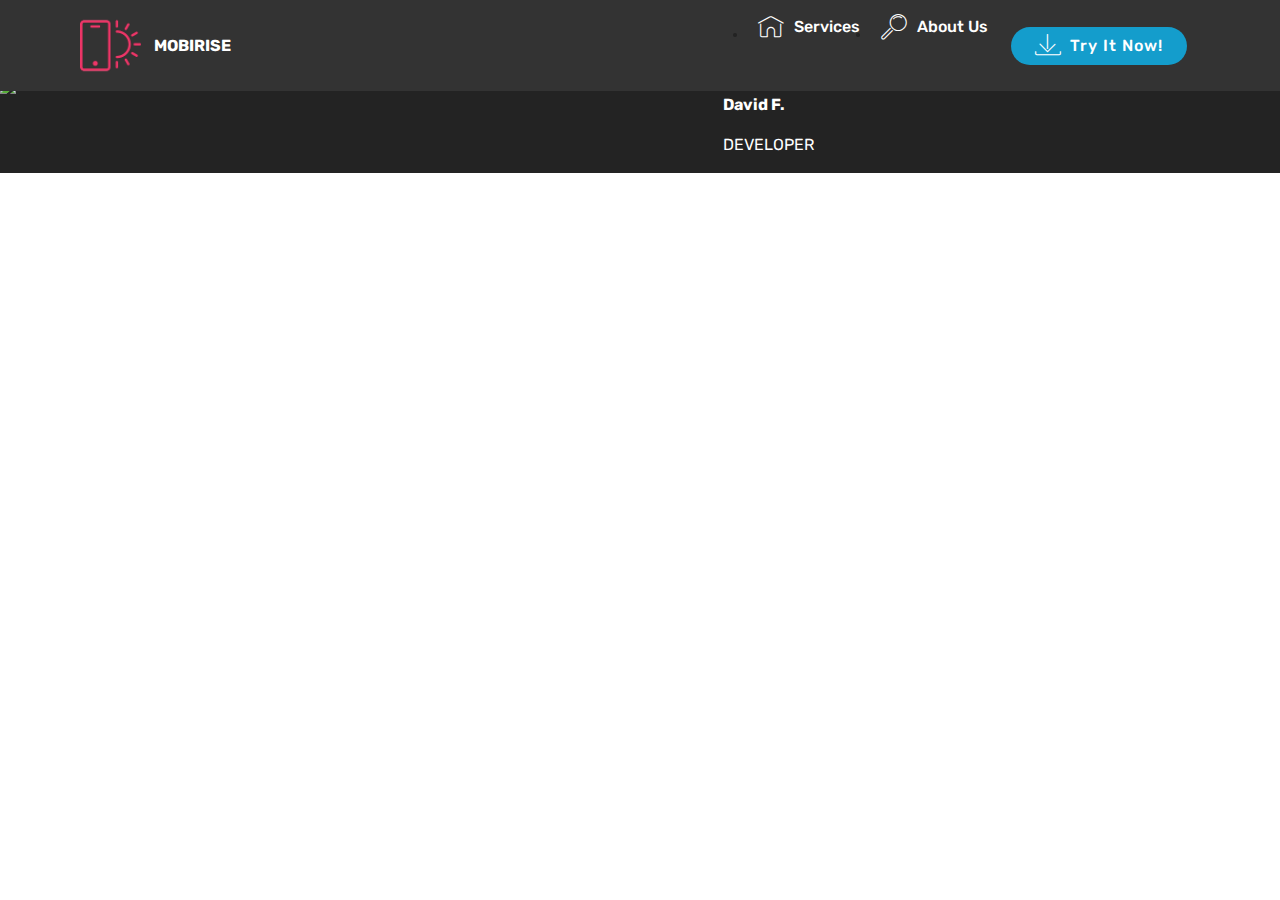
==== page1.html @ 37d7bf54 "create github pages" ====
<!DOCTYPE html>
<html  >
<head>
  <!-- Site made with Mobirise Website Builder v4.12.0, https://mobirise.com -->
  <meta charset="UTF-8">
  <meta http-equiv="X-UA-Compatible" content="IE=edge">
  <meta name="generator" content="Mobirise v4.12.0, mobirise.com">
  <meta name="viewport" content="width=device-width, initial-scale=1, minimum-scale=1">
  <link rel="shortcut icon" href="assets/images/logo2.png" type="image/x-icon">
  <meta name="description" content="Website Maker Description">
  
  <title>Page 1</title>
  <link rel="stylesheet" href="assets/web/assets/mobirise-icons/mobirise-icons.css">
  <link rel="stylesheet" href="assets/bootstrap/css/bootstrap.min.css">
  <link rel="stylesheet" href="assets/bootstrap/css/bootstrap-grid.min.css">
  <link rel="stylesheet" href="assets/bootstrap/css/bootstrap-reboot.min.css">
  <link rel="stylesheet" href="assets/tether/tether.min.css">
  <link rel="stylesheet" href="assets/dropdown/css/style.css">
  <link rel="stylesheet" href="assets/theme/css/style.css">
  <link rel="preload" as="style" href="assets/mobirise/css/mbr-additional.css"><link rel="stylesheet" href="assets/mobirise/css/mbr-additional.css" type="text/css">
  
  
  
</head>
<body>
  <section class="menu cid-qTkzRZLJNu" once="menu" id="menu1-7">

    

    <nav class="navbar navbar-expand beta-menu navbar-dropdown align-items-center navbar-fixed-top navbar-toggleable-sm">
        <button class="navbar-toggler navbar-toggler-right" type="button" data-toggle="collapse" data-target="#navbarSupportedContent" aria-controls="navbarSupportedContent" aria-expanded="false" aria-label="Toggle navigation">
            <div class="hamburger">
                <span></span>
                <span></span>
                <span></span>
                <span></span>
            </div>
        </button>
        <div class="menu-logo">
            <div class="navbar-brand">
                <span class="navbar-logo">
                    <a href="https://mobirise.com">
                         <img src="assets/images/logo2.png" alt="Mobirise" style="height: 3.8rem;">
                    </a>
                </span>
                <span class="navbar-caption-wrap">
                    <a class="navbar-caption text-white display-4" href="https://mobirise.com">
                        MOBIRISE
                    </a>
                </span>
            </div>
        </div>
        <div class="collapse navbar-collapse" id="navbarSupportedContent">
            <ul class="navbar-nav nav-dropdown" data-app-modern-menu="true">
                <li class="nav-item">
                    <a class="nav-link link text-white display-4" href="https://mobirise.com">
                        <span class="mbri-home mbr-iconfont mbr-iconfont-btn"></span>
                        Services
                    </a>
                </li>
                <li class="nav-item">
                    <a class="nav-link link text-white display-4" href="https://mobirise.com">
                        <span class="mbri-search mbr-iconfont mbr-iconfont-btn"></span>
                        About Us
                    </a>
                </li>
            </ul>
            <div class="navbar-buttons mbr-section-btn">
                <a class="btn btn-sm btn-primary display-4" href="https://mobirise.com">
                    <span class="mbri-save mbr-iconfont mbr-iconfont-btn "></span>
                    Try It Now!
                </a>
            </div>
        </div>
    </nav>
</section>

<section class="engine"><a href="https://mobirise.info/r">free bootstrap template</a></section><section class="testimonials2 cid-rRXctPJoUj" id="testimonials2-8">

    

    

    <div class="container">
        <div class="media-container-row">
            <div class="mbr-figure pr-lg-5" style="width: 130%;">
              <img src="assets/images/face1.jpg">
            </div>
            <div class="media-content px-3 align-self-center mbr-white py-2">
                    <p class="mbr-text testimonial-text mbr-fonts-style display-7">
                       Loving the additions to the new version of Mobirise web dev app. It's a great, cleanly designed, user-friendly, not-bloated design program. So easy and a pleasure to use
                    </p>
                    <p class="mbr-author-name pt-4 mb-2 mbr-fonts-style display-7">
                       David F.
                    </p>
                    <p class="mbr-author-desc mbr-fonts-style display-7">
                       DEVELOPER
                    </p>
            </div>
        </div>
    </div>
</section>


  <script src="assets/web/assets/jquery/jquery.min.js"></script>
  <script src="assets/popper/popper.min.js"></script>
  <script src="assets/bootstrap/js/bootstrap.min.js"></script>
  <script src="assets/tether/tether.min.js"></script>
  <script src="assets/smoothscroll/smooth-scroll.js"></script>
  <script src="assets/dropdown/js/nav-dropdown.js"></script>
  <script src="assets/dropdown/js/navbar-dropdown.js"></script>
  <script src="assets/touchswipe/jquery.touch-swipe.min.js"></script>
  <script src="assets/theme/js/script.js"></script>
  
  
</body>
</html>
---- assets/web/assets/mobirise-icons/mobirise-icons.css ----
@font-face {
  font-family: 'MobiriseIcons';
  src:  url('mobirise-icons.eot?spat4u');
  src:  url('mobirise-icons.eot?spat4u#iefix') format('embedded-opentype'),
    url('mobirise-icons.ttf?spat4u') format('truetype'),
    url('mobirise-icons.woff?spat4u') format('woff'),
    url('mobirise-icons.svg?spat4u#MobiriseIcons') format('svg');
  font-weight: normal;
  font-style: normal;
  font-display: swap;
}

[class^="mbri-"], [class*=" mbri-"] {
  /* use !important to prevent issues with browser extensions that change fonts */
  font-family: MobiriseIcons !important;
  speak: none;
  font-style: normal;
  font-weight: normal;
  font-variant: normal;
  text-transform: none;
  line-height: 1;

  /* Better Font Rendering =========== */
  -webkit-font-smoothing: antialiased;
  -moz-osx-font-smoothing: grayscale;
}

.mbri-add-submenu:before {
  content: "\e900";
}
.mbri-alert:before {
  content: "\e901";
}
.mbri-align-center:before {
  content: "\e902";
}
.mbri-align-justify:before {
  content: "\e903";
}
.mbri-align-left:before {
  content: "\e904";
}
.mbri-align-right:before {
  content: "\e905";
}
.mbri-android:before {
  content: "\e906";
}
.mbri-apple:before {
  content: "\e907";
}
.mbri-arrow-down:before {
  content: "\e908";
}
.mbri-arrow-next:before {
  content: "\e909";
}
.mbri-arrow-prev:before {
  content: "\e90a";
}
.mbri-arrow-up:before {
  content: "\e90b";
}
.mbri-bold:before {
  content: "\e90c";
}
.mbri-bookmark:before {
  content: "\e90d";
}
.mbri-bootstrap:before {
  content: "\e90e";
}
.mbri-briefcase:before {
  content: "\e90f";
}
.mbri-browse:before {
  content: "\e910";
}
.mbri-bulleted-list:before {
  content: "\e911";
}
.mbri-calendar:before {
  content: "\e912";
}
.mbri-camera:before {
  content: "\e913";
}
.mbri-cart-add:before {
  content: "\e914";
}
.mbri-cart-full:before {
  content: "\e915";
}
.mbri-cash:before {
  content: "\e916";
}
.mbri-change-style:before {
  content: "\e917";
}
.mbri-chat:before {
  content: "\e918";
}
.mbri-clock:before {
  content: "\e919";
}
.mbri-close:before {
  content: "\e91a";
}
.mbri-cloud:before {
  content: "\e91b";
}
.mbri-code:before {
  content: "\e91c";
}
.mbri-contact-form:before {
  content: "\e91d";
}
.mbri-credit-card:before {
  content: "\e91e";
}
.mbri-cursor-click:before {
  content: "\e91f";
}
.mbri-cust-feedback:before {
  content: "\e920";
}
.mbri-database:before {
  content: "\e921";
}
.mbri-delivery:before {
  content: "\e922";
}
.mbri-desktop:before {
  content: "\e923";
}
.mbri-devices:before {
  content: "\e924";
}
.mbri-down:before {
  content: "\e925";
}
.mbri-download:before {
  content: "\e989";
}
.mbri-drag-n-drop:before {
  content: "\e927";
}
.mbri-drag-n-drop2:before {
  content: "\e928";
}
.mbri-edit:before {
  content: "\e929";
}
.mbri-edit2:before {
  content: "\e92a";
}
.mbri-error:before {
  content: "\e92b";
}
.mbri-extension:before {
  content: "\e92c";
}
.mbri-features:before {
  content: "\e92d";
}
.mbri-file:before {
  content: "\e92e";
}
.mbri-flag:before {
  content: "\e92f";
}
.mbri-folder:before {
  content: "\e930";
}
.mbri-gift:before {
  content: "\e931";
}
.mbri-github:before {
  content: "\e932";
}
.mbri-globe:before {
  content: "\e933";
}
.mbri-globe-2:before {
  content: "\e934";
}
.mbri-growing-chart:before {
  content: "\e935";
}
.mbri-hearth:before {
  content: "\e936";
}
.mbri-help:before {
  content: "\e937";
}
.mbri-home:before {
  content: "\e938";
}
.mbri-hot-cup:before {
  content: "\e939";
}
.mbri-idea:before {
  content: "\e93a";
}
.mbri-image-gallery:before {
  content: "\e93b";
}
.mbri-image-slider:before {
  content: "\e93c";
}
.mbri-info:before {
  content: "\e93d";
}
.mbri-italic:before {
  content: "\e93e";
}
.mbri-key:before {
  content: "\e93f";
}
.mbri-laptop:before {
  content: "\e940";
}
.mbri-layers:before {
  content: "\e941";
}
.mbri-left-right:before {
  content: "\e942";
}
.mbri-left:before {
  content: "\e943";
}
.mbri-letter:before {
  content: "\e944";
}
.mbri-like:before {
  content: "\e945";
}
.mbri-link:before {
  content: "\e946";
}
.mbri-lock:before {
  content: "\e947";
}
.mbri-login:before {
  content: "\e948";
}
.mbri-logout:before {
  content: "\e949";
}
.mbri-magic-stick:before {
  content: "\e94a";
}
.mbri-map-pin:before {
  content: "\e94b";
}
.mbri-menu:before {
  content: "\e94c";
}
.mbri-mobile:before {
  content: "\e94d";
}
.mbri-mobile2:before {
  content: "\e94e";
}
.mbri-mobirise:before {
  content: "\e94f";
}
.mbri-more-horizontal:before {
  content: "\e950";
}
.mbri-more-vertical:before {
  content: "\e951";
}
.mbri-music:before {
  content: "\e952";
}
.mbri-new-file:before {
  content: "\e953";
}
.mbri-numbered-list:before {
  content: "\e954";
}
.mbri-opened-folder:before {
  content: "\e955";
}
.mbri-pages:before {
  content: "\e956";
}
.mbri-paper-plane:before {
  content: "\e957";
}
.mbri-paperclip:before {
  content: "\e958";
}
.mbri-photo:before {
  content: "\e959";
}
.mbri-photos:before {
  content: "\e95a";
}
.mbri-pin:before {
  content: "\e95b";
}
.mbri-play:before {
  content: "\e95c";
}
.mbri-plus:before {
  content: "\e95d";
}
.mbri-preview:before {
  content: "\e95e";
}
.mbri-print:before {
  content: "\e95f";
}
.mbri-protect:before {
  content: "\e960";
}
.mbri-question:before {
  content: "\e961";
}
.mbri-quote-left:before {
  content: "\e962";
}
.mbri-quote-right:before {
  content: "\e963";
}
.mbri-refresh:before {
  content: "\e964";
}
.mbri-responsive:before {
  content: "\e965";
}
.mbri-right:before {
  content: "\e966";
}
.mbri-rocket:before {
  content: "\e967";
}
.mbri-sad-face:before {
  content: "\e968";
}
.mbri-sale:before {
  content: "\e969";
}
.mbri-save:before {
  content: "\e96a";
}
.mbri-search:before {
  content: "\e96b";
}
.mbri-setting:before {
  content: "\e96c";
}
.mbri-setting2:before {
  content: "\e96d";
}
.mbri-setting3:before {
  content: "\e96e";
}
.mbri-share:before {
  content: "\e96f";
}
.mbri-shopping-bag:before {
  content: "\e970";
}
.mbri-shopping-basket:before {
  content: "\e971";
}
.mbri-shopping-cart:before {
  content: "\e972";
}
.mbri-sites:before {
  content: "\e973";
}
.mbri-smile-face:before {
  content: "\e974";
}
.mbri-speed:before {
  content: "\e975";
}
.mbri-star:before {
  content: "\e976";
}
.mbri-success:before {
  content: "\e977";
}
.mbri-sun:before {
  content: "\e978";
}
.mbri-sun2:before {
  content: "\e979";
}
.mbri-tablet:before {
  content: "\e97a";
}
.mbri-tablet-vertical:before {
  content: "\e97b";
}
.mbri-target:before {
  content: "\e97c";
}
.mbri-timer:before {
  content: "\e97d";
}
.mbri-to-ftp:before {
  content: "\e97e";
}
.mbri-to-local-drive:before {
  content: "\e97f";
}
.mbri-touch-swipe:before {
  content: "\e980";
}
.mbri-touch:before {
  content: "\e981";
}
.mbri-trash:before {
  content: "\e982";
}
.mbri-underline:before {
  content: "\e983";
}
.mbri-unlink:before {
  content: "\e984";
}
.mbri-unlock:before {
  content: "\e985";
}
.mbri-up-down:before {
  content: "\e986";
}
.mbri-up:before {
  content: "\e987";
}
.mbri-update:before {
  content: "\e988";
}
.mbri-upload:before {
 content: "\e926"; 
}
.mbri-user:before {
  content: "\e98a";
}
.mbri-user2:before {
  content: "\e98b";
}
.mbri-users:before {
  content: "\e98c";
}
.mbri-video:before {
  content: "\e98d";
}
.mbri-video-play:before {
  content: "\e98e";
}
.mbri-watch:before {
  content: "\e98f";
}
.mbri-website-theme:before {
  content: "\e990";
}
.mbri-wifi:before {
  content: "\e991";
}
.mbri-windows:before {
  content: "\e992";
}
.mbri-zoom-out:before {
  content: "\e993";
}
.mbri-redo:before {
  content: "\e994";
}
.mbri-undo:before {
  content: "\e995";
}
---- assets/dropdown/css/style.css ----
.navbar-dropdown {
  left: 0;
  padding: 0;
  position: absolute;
  right: 0;
  top: 0;
  transition: all 0.45s ease;
  z-index: 1030;
  background: #282828; }
  .navbar-dropdown .navbar-logo {
    margin-right: 0.8rem;
    transition: margin 0.3s ease-in-out;
    vertical-align: middle; }
    .navbar-dropdown .navbar-logo img {
      height: 3.125rem;
      transition: all 0.3s ease-in-out; }
    .navbar-dropdown .navbar-logo.mbr-iconfont {
      font-size: 3.125rem;
      line-height: 3.125rem; }
  .navbar-dropdown .navbar-caption {
    font-weight: 700;
    white-space: normal;
    vertical-align: -4px;
    line-height: 3.125rem !important; }
    .navbar-dropdown .navbar-caption, .navbar-dropdown .navbar-caption:hover {
      color: inherit;
      text-decoration: none; }
  .navbar-dropdown .mbr-iconfont + .navbar-caption {
    vertical-align: -1px; }
  .navbar-dropdown.navbar-fixed-top {
    position: fixed; }
  .navbar-dropdown .navbar-brand span {
    vertical-align: -4px; }
  .navbar-dropdown.bg-color.transparent {
    background: none; }
  .navbar-dropdown.navbar-short .navbar-brand {
    padding: 0.625rem 0; }
    .navbar-dropdown.navbar-short .navbar-brand span {
      vertical-align: -1px; }
  .navbar-dropdown.navbar-short .navbar-caption {
    line-height: 2.375rem !important;
    vertical-align: -2px; }
  .navbar-dropdown.navbar-short .navbar-logo {
    margin-right: 0.5rem; }
    .navbar-dropdown.navbar-short .navbar-logo img {
      height: 2.375rem; }
    .navbar-dropdown.navbar-short .navbar-logo.mbr-iconfont {
      font-size: 2.375rem;
      line-height: 2.375rem; }
  .navbar-dropdown.navbar-short .mbr-table-cell {
    height: 3.625rem; }
  .navbar-dropdown .navbar-close {
    left: 0.6875rem;
    position: fixed;
    top: 0.75rem;
    z-index: 1000; }
  .navbar-dropdown .hamburger-icon {
    content: "";
    display: inline-block;
    vertical-align: middle;
    width: 16px;
    -webkit-box-shadow: 0 -6px 0 1px #282828,0 0 0 1px #282828,0 6px 0 1px #282828;
    -moz-box-shadow: 0 -6px 0 1px #282828,0 0 0 1px #282828,0 6px 0 1px #282828;
    box-shadow: 0 -6px 0 1px #282828,0 0 0 1px #282828,0 6px 0 1px #282828; }

.dropdown-menu .dropdown-toggle[data-toggle="dropdown-submenu"]::after {
  border-bottom: 0.35em solid transparent;
  border-left: 0.35em solid;
  border-right: 0;
  border-top: 0.35em solid transparent;
  margin-left: 0.3rem; }

.dropdown-menu .dropdown-item:focus {
  outline: 0; }

.nav-dropdown {
  font-size: 0.75rem;
  font-weight: 500;
  height: auto !important; }
  .nav-dropdown .nav-btn {
    padding-left: 1rem; }
  .nav-dropdown .link {
    margin: .667em 1.667em;
    font-weight: 500;
    padding: 0;
    transition: color .2s ease-in-out; }
    .nav-dropdown .link.dropdown-toggle {
      margin-right: 2.583em; }
      .nav-dropdown .link.dropdown-toggle::after {
        margin-left: .25rem;
        border-top: 0.35em solid;
        border-right: 0.35em solid transparent;
        border-left: 0.35em solid transparent;
        border-bottom: 0; }
      .nav-dropdown .link.dropdown-toggle[aria-expanded="true"] {
        margin: 0;
        padding: 0.667em 3.263em  0.667em 1.667em; }
  .nav-dropdown .link::after,
  .nav-dropdown .dropdown-item::after {
    color: inherit; }
  .nav-dropdown .btn {
    font-size: 0.75rem;
    font-weight: 700;
    letter-spacing: 0;
    margin-bottom: 0;
    padding-left: 1.25rem;
    padding-right: 1.25rem; }
  .nav-dropdown .dropdown-menu {
    border-radius: 0;
    border: 0;
    left: 0;
    margin: 0;
    padding-bottom: 1.25rem;
    padding-top: 1.25rem;
    position: relative; }
  .nav-dropdown .dropdown-submenu {
    margin-left: 0.125rem;
    top: 0; }
  .nav-dropdown .dropdown-item {
    font-weight: 500;
    line-height: 2;
    padding: 0.3846em 4.615em 0.3846em 1.5385em;
    position: relative;
    transition: color .2s ease-in-out, background-color .2s ease-in-out; }
    .nav-dropdown .dropdown-item::after {
      margin-top: -0.3077em;
      position: absolute;
      right: 1.1538em;
      top: 50%; }
    .nav-dropdown .dropdown-item:focus, .nav-dropdown .dropdown-item:hover {
      background: none; }

@media (max-width: 767px) {
  .nav-dropdown.navbar-toggleable-sm {
    bottom: 0;
    display: none;
    left: 0;
    overflow-x: hidden;
    position: fixed;
    top: 0;
    transform: translateX(-100%);
    -ms-transform: translateX(-100%);
    -webkit-transform: translateX(-100%);
    width: 18.75rem;
    z-index: 999; } }
.nav-dropdown.navbar-toggleable-xl {
  bottom: 0;
  display: none;
  left: 0;
  overflow-x: hidden;
  position: fixed;
  top: 0;
  transform: translateX(-100%);
  -ms-transform: translateX(-100%);
  -webkit-transform: translateX(-100%);
  width: 18.75rem;
  z-index: 999; }

.nav-dropdown-sm {
  display: block !important;
  overflow-x: hidden;
  overflow: auto;
  padding-top: 3.875rem; }
  .nav-dropdown-sm::after {
    content: "";
    display: block;
    height: 3rem;
    width: 100%; }
  .nav-dropdown-sm.collapse.in ~ .navbar-close {
    display: block !important; }
  .nav-dropdown-sm.collapsing, .nav-dropdown-sm.collapse.in {
    transform: translateX(0);
    -ms-transform: translateX(0);
    -webkit-transform: translateX(0);
    transition: all 0.25s ease-out;
    -webkit-transition: all 0.25s ease-out;
    background: #282828; }
  .nav-dropdown-sm.collapsing[aria-expanded="false"] {
    transform: translateX(-100%);
    -ms-transform: translateX(-100%);
    -webkit-transform: translateX(-100%); }
  .nav-dropdown-sm .nav-item {
    display: block;
    margin-left: 0 !important;
    padding-left: 0; }
  .nav-dropdown-sm .link,
  .nav-dropdown-sm .dropdown-item {
    border-top: 1px dotted rgba(255, 255, 255, 0.1);
    font-size: 0.8125rem;
    line-height: 1.6;
    margin: 0 !important;
    padding: 0.875rem 2.4rem 0.875rem 1.5625rem !important;
    position: relative;
    white-space: normal; }
    .nav-dropdown-sm .link:focus, .nav-dropdown-sm .link:hover,
    .nav-dropdown-sm .dropdown-item:focus,
    .nav-dropdown-sm .dropdown-item:hover {
      background: rgba(0, 0, 0, 0.2) !important;
      color: #c0a375; }
  .nav-dropdown-sm .nav-btn {
    position: relative;
    padding: 1.5625rem 1.5625rem 0 1.5625rem; }
    .nav-dropdown-sm .nav-btn::before {
      border-top: 1px dotted rgba(255, 255, 255, 0.1);
      content: "";
      left: 0;
      position: absolute;
      top: 0;
      width: 100%; }
    .nav-dropdown-sm .nav-btn + .nav-btn {
      padding-top: 0.625rem; }
      .nav-dropdown-sm .nav-btn + .nav-btn::before {
        display: none; }
  .nav-dropdown-sm .btn {
    padding: 0.625rem 0; }
  .nav-dropdown-sm .dropdown-toggle[data-toggle="dropdown-submenu"]::after {
    margin-left: .25rem;
    border-top: 0.35em solid;
    border-right: 0.35em solid transparent;
    border-left: 0.35em solid transparent;
    border-bottom: 0; }
  .nav-dropdown-sm .dropdown-toggle[data-toggle="dropdown-submenu"][aria-expanded="true"]::after {
    border-top: 0;
    border-right: 0.35em solid transparent;
    border-left: 0.35em solid transparent;
    border-bottom: 0.35em solid; }
  .nav-dropdown-sm .dropdown-menu {
    margin: 0;
    padding: 0;
    position: relative;
    top: 0;
    left: 0;
    width: 100%;
    border: 0;
    float: none;
    border-radius: 0;
    background: none; }
  .nav-dropdown-sm .dropdown-submenu {
    left: 100%;
    margin-left: 0.125rem;
    margin-top: -1.25rem;
    top: 0; }

.navbar-toggleable-sm .nav-dropdown .dropdown-menu {
  position: absolute; }

.navbar-toggleable-sm .nav-dropdown .dropdown-submenu {
  left: 100%;
  margin-left: 0.125rem;
  margin-top: -1.25rem;
  top: 0; }

.navbar-toggleable-sm.opened .nav-dropdown .dropdown-menu {
  position: relative; }

.navbar-toggleable-sm.opened .nav-dropdown .dropdown-submenu {
  left: 0;
  margin-left: 00rem;
  margin-top: 0rem;
  top: 0; }

.is-builder .nav-dropdown.collapsing {
  transition: none !important; }

/*# sourceMappingURL=style.css.map */
---- assets/theme/css/style.css ----
/*!
 * Mobirise v4 theme (https://mobirise.com/)
 * Copyright 2017 Mobirise
 */
section {
  background-color: #eeeeee; }

body {
  font-style: normal;
  line-height: 1.5; }

section,
.container,
.container-fluid {
  position: relative;
  word-wrap: break-word; }

a.mbr-iconfont:hover {
  text-decoration: none; }

.article .lead p,
.article .lead ul,
.article .lead ol,
.article .lead pre,
.article .lead blockquote {
  margin-bottom: 0; }

ul,
ol,
pre,
blockquote {
  margin-bottom: 2.3125rem; }

pre {
  background: #f4f4f4;
  padding: 10px 24px;
  white-space: pre-wrap; }

.inactive {
  -webkit-user-select: none;
  -moz-user-select: none;
  -ms-user-select: none;
  user-select: none;
  pointer-events: none;
  -webkit-user-drag: none;
  user-drag: none; }

.mbr-section__comments .row {
  justify-content: center;
  -webkit-justify-content: center; }

a {
  font-style: normal;
  font-weight: 400;
  cursor: pointer; }
  a, a:hover {
    text-decoration: none; }

figure {
  margin-bottom: 0; }

body {
  color: #232323; }

h1,
h2,
h3,
h4,
h5,
h6,
.h1,
.h2,
.h3,
.h4,
.h5,
.h6,
.display-1,
.display-2,
.display-3,
.display-4 {
  line-height: 1;
  word-break: break-word;
  word-wrap: break-word; }

.mbr-section-title {
  font-style: normal;
  line-height: 1.2; }

.mbr-section-subtitle {
  line-height: 1.3; }

.mbr-text {
  font-style: normal;
  line-height: 1.6; }

b,
strong {
  font-weight: bold; }

blockquote {
  padding: 10px 0 10px 20px;
  position: relative;
  border-left: 2px solid;
  border-color: #ff3366; }

input:-webkit-autofill, input:-webkit-autofill:hover, input:-webkit-autofill:focus, input:-webkit-autofill:active {
  transition-delay: 9999s;
  transition-property: background-color, color; }

textarea[type='hidden'] {
  display: none; }

body {
  position: relative; }

section {
  background-position: 50% 50%;
  background-repeat: no-repeat;
  background-size: cover; }
  section .mbr-background-video,
  section .mbr-background-video-preview {
    position: absolute;
    bottom: 0;
    left: 0;
    right: 0;
    top: 0; }

.hidden {
  visibility: hidden; }

.mbr-z-index20 {
  z-index: 20; }

/*! Base colors */
.mbr-white {
  color: #ffffff; }

.mbr-black {
  color: #000000; }

.mbr-bg-white {
  background-color: #ffffff; }

.mbr-bg-black {
  background-color: #000000; }

/*! Text-aligns */
.align-left {
  text-align: left; }

.align-center {
  text-align: center; }

.align-right {
  text-align: right; }

@media (max-width: 767px) {
  .align-left,
  .align-center,
  .align-right,
  .mbr-section-btn,
  .mbr-section-title {
    text-align: center; } }
/*! Font-weight  */
.mbr-light {
  font-weight: 300; }

.mbr-regular {
  font-weight: 400; }

.mbr-semibold {
  font-weight: 500; }

.mbr-bold {
  font-weight: 700; }

/*! Media  */
.media-size-item {
  -webkit-flex: 1 1 auto;
  -moz-flex: 1 1 auto;
  -ms-flex: 1 1 auto;
  -o-flex: 1 1 auto;
  flex: 1 1 auto; }

.media-content {
  -webkit-flex-basis: 100%;
  flex-basis: 100%; }

.media-container-row {
  display: -ms-flexbox;
  display: -webkit-flex;
  display: flex;
  -webkit-flex-direction: row;
  -ms-flex-direction: row;
  flex-direction: row;
  -webkit-flex-wrap: wrap;
  -ms-flex-wrap: wrap;
  flex-wrap: wrap;
  -webkit-justify-content: center;
  -ms-flex-pack: center;
  justify-content: center;
  -webkit-align-content: center;
  -ms-flex-line-pack: center;
  align-content: center;
  -webkit-align-items: start;
  -ms-flex-align: start;
  align-items: start; }
  .media-container-row .media-size-item {
    width: 400px; }

.media-container-column {
  display: -ms-flexbox;
  display: -webkit-flex;
  display: flex;
  -webkit-flex-direction: column;
  -ms-flex-direction: column;
  flex-direction: column;
  -webkit-flex-wrap: wrap;
  -ms-flex-wrap: wrap;
  flex-wrap: wrap;
  -webkit-justify-content: center;
  -ms-flex-pack: center;
  justify-content: center;
  -webkit-align-content: center;
  -ms-flex-line-pack: center;
  align-content: center;
  -webkit-align-items: stretch;
  -ms-flex-align: stretch;
  align-items: stretch; }
  .media-container-column > * {
    width: 100%; }

@media (min-width: 992px) {
  .media-container-row {
    -webkit-flex-wrap: nowrap;
    -ms-flex-wrap: nowrap;
    flex-wrap: nowrap; } }
figure {
  overflow: hidden; }

figure[mbr-media-size] {
  transition: width 0.1s; }

.mbr-figure img,
.mbr-figure iframe {
  display: block;
  width: 100%; }

.card {
  background-color: transparent;
  border: none; }

.card-box {
  width: 100%; }

.card-img {
  text-align: center;
  flex-shrink: 0;
  -webkit-flex-shrink: 0; }

.media {
  max-width: 100%;
  margin: 0 auto; }

.mbr-figure {
  -ms-flex-item-align: center;
  -ms-grid-row-align: center;
  -webkit-align-self: center;
  align-self: center; }

.media-container > div {
  max-width: 100%; }

.mbr-figure img,
.card-img img {
  width: 100%; }

@media (max-width: 991px) {
  .media-size-item {
    width: auto !important; }

  .media {
    width: auto; }

  .mbr-figure {
    width: 100% !important; } }
/*! Buttons */
.btn {
  font-weight: 500;
  border-width: 2px;
  font-style: normal;
  letter-spacing: 1px;
  margin: .4rem .8rem;
  white-space: normal;
  -webkit-transition: all .3s ease-in-out;
  -moz-transition: all .3s ease-in-out;
  transition: all .3s ease-in-out;
  display: inline-flex;
  align-items: center;
  justify-content: center;
  word-break: break-word;
  -webkit-align-items: center;
  -webkit-justify-content: center;
  display: -webkit-inline-flex; }

.btn-sm {
  font-weight: 500;
  letter-spacing: 1px;
  -webkit-transition: all .3s ease-in-out;
  -moz-transition: all .3s ease-in-out;
  transition: all .3s ease-in-out; }

.btn-md {
  font-weight: 500;
  letter-spacing: 1px;
  margin: .4rem .8rem !important;
  -webkit-transition: all .3s ease-in-out;
  -moz-transition: all .3s ease-in-out;
  transition: all .3s ease-in-out; }

.btn-lg {
  font-weight: 500;
  letter-spacing: 1px;
  margin: .4rem .8rem !important;
  -webkit-transition: all .3s ease-in-out;
  -moz-transition: all .3s ease-in-out;
  transition: all .3s ease-in-out; }

.mbr-section-btn {
  margin-left: -0.25rem;
  margin-right: -0.25rem;
  font-size: 0; }

nav .mbr-section-btn {
  margin-left: 0rem;
  margin-right: 0rem; }

.btn-form {
  border-radius: 0; }
  .btn-form:hover {
    cursor: pointer; }

/*! Btn icon margin */
.btn .mbr-iconfont,
.btn.btn-sm .mbr-iconfont {
  cursor: pointer;
  margin-right: 0.5rem; }

.btn.btn-md .mbr-iconfont,
.btn.btn-md .mbr-iconfont {
  margin-right: 0.8rem; }

.mbr-regular {
  font-weight: 400; }

.mbr-semibold {
  font-weight: 500; }

.mbr-bold {
  font-weight: 700; }

[type='submit'] {
  -webkit-appearance: none; }

/*! Full-screen */
.mbr-fullscreen .mbr-overlay {
  min-height: 100vh; }

.mbr-fullscreen {
  display: flex;
  display: -webkit-flex;
  display: -moz-flex;
  display: -ms-flex;
  display: -o-flex;
  align-items: center;
  -webkit-align-items: center;
  min-height: 100vh;
  padding-top: 3rem;
  padding-bottom: 3rem; }

/*! Map */
.map {
  height: 25rem;
  position: relative; }
  .map iframe {
    width: 100%;
    height: 100%; }

.mbr-overlay {
  background-color: #000;
  bottom: 0;
  left: 0;
  opacity: .5;
  position: absolute;
  right: 0;
  top: 0;
  z-index: 0;
  pointer-events: none; }

/* Form */
blockquote {
  font-style: italic;
  padding: 10px 0 10px 20px;
  font-size: 1.09rem;
  position: relative;
  border-width: 3px; }

.form-control {
  background-color: #f5f5f5;
  box-shadow: none;
  color: #565656;
  line-height: 1.43;
  min-height: 3.5em;
  padding: 1.07em .5em; }
  .form-control, .form-control:focus {
    border: 1px solid #e8e8e8; }
  .form-active .form-control:invalid {
    border-color: red; }

.form-control-label {
  position: relative;
  cursor: pointer;
  margin-bottom: .357em;
  padding: 0; }

.alert {
  color: #ffffff;
  border-radius: 0;
  border: 0;
  font-size: .875rem;
  line-height: 1.5;
  margin-bottom: 1.875rem;
  padding: 1.25rem;
  position: relative; }
  .alert.alert-form::after {
    background-color: inherit;
    bottom: -7px;
    content: "";
    display: block;
    height: 14px;
    left: 50%;
    margin-left: -7px;
    position: absolute;
    transform: rotate(45deg);
    width: 14px;
    -webkit-transform: rotate(45deg); }

.form-asterisk {
  font-family: initial;
  position: absolute;
  top: -2px;
  font-weight: normal; }

/*! Scroll to top arrow */
#scrollToTop a i:before {
  content: '';
  position: absolute;
  height: 40%;
  top: 25%;
  background: #fff;
  width: 2px;
  left: calc(50% - 1px); }
#scrollToTop a i:after {
  content: '';
  position: absolute;
  display: block;
  border-top: 2px solid #fff;
  border-right: 2px solid #fff;
  width: 40%;
  height: 40%;
  left: 30%;
  bottom: 30%;
  transform: rotate(135deg);
  -webkit-transform: rotate(135deg); }

.mbr-arrow-up {
  bottom: 25px;
  right: 90px;
  position: fixed;
  text-align: right;
  z-index: 5000;
  color: #ffffff;
  font-size: 32px;
  transform: rotate(180deg);
  -webkit-transform: rotate(180deg); }

.mbr-arrow-up a {
  background: rgba(0, 0, 0, 0.2);
  border-radius: 3px;
  color: #fff;
  display: inline-block;
  height: 60px;
  width: 60px;
  outline-style: none !important;
  position: relative;
  text-decoration: none;
  transition: all 0.3s ease-in-out;
  cursor: pointer;
  text-align: center; }
  .mbr-arrow-up a:hover {
    background-color: rgba(0, 0, 0, 0.4); }
  .mbr-arrow-up a i {
    line-height: 60px; }

.mbr-arrow-up-icon {
  display: block;
  color: #fff; }

.mbr-arrow-up-icon::before {
  content: '\203a';
  display: inline-block;
  font-family: serif;
  font-size: 32px;
  line-height: 1;
  font-style: normal;
  position: relative;
  top: 6px;
  left: -4px;
  -webkit-transform: rotate(-90deg);
  transform: rotate(-90deg); }

/*! Arrow Down */
.mbr-arrow {
  position: absolute;
  bottom: 45px;
  left: 50%;
  width: 60px;
  height: 60px;
  cursor: pointer;
  background-color: rgba(80, 80, 80, 0.5);
  border-radius: 50%;
  -webkit-transform: translateX(-50%);
  transform: translateX(-50%); }
  .mbr-arrow > a {
    display: inline-block;
    text-decoration: none;
    outline-style: none;
    -webkit-animation: arrowdown 1.7s ease-in-out infinite;
    animation: arrowdown 1.7s ease-in-out infinite; }
    .mbr-arrow > a > i {
      position: absolute;
      top: -2px;
      left: 15px;
      font-size: 2rem; }

@keyframes arrowdown {
  0% {
    transform: translateY(0px);
    -webkit-transform: translateY(0px); }
  50% {
    transform: translateY(-5px);
    -webkit-transform: translateY(-5px); }
  100% {
    transform: translateY(0px);
    -webkit-transform: translateY(0px); } }
@-webkit-keyframes arrowdown {
  0% {
    transform: translateY(0px);
    -webkit-transform: translateY(0px); }
  50% {
    transform: translateY(-5px);
    -webkit-transform: translateY(-5px); }
  100% {
    transform: translateY(0px);
    -webkit-transform: translateY(0px); } }
@media (max-width: 500px) {
  .mbr-arrow-up {
    left: 50%;
    right: auto;
    transform: translateX(-50%) rotate(180deg);
    -webkit-transform: translateX(-50%) rotate(180deg); } }
/*Gradients animation*/
@keyframes gradient-animation {
  from {
    background-position: 0% 100%;
    animation-timing-function: ease-in-out; }
  to {
    background-position: 100% 0%;
    animation-timing-function: ease-in-out; } }
@-webkit-keyframes gradient-animation {
  from {
    background-position: 0% 100%;
    animation-timing-function: ease-in-out; }
  to {
    background-position: 100% 0%;
    animation-timing-function: ease-in-out; } }
.bg-gradient {
  background-size: 200% 200%;
  animation: gradient-animation 5s infinite alternate;
  -webkit-animation: gradient-animation 5s infinite alternate; }

.menu .navbar-brand {
  display: -webkit-flex; }
  .menu .navbar-brand span {
    display: flex;
    display: -webkit-flex; }
  .menu .navbar-brand .navbar-caption-wrap {
    display: -webkit-flex; }
  .menu .navbar-brand .navbar-logo img {
    display: -webkit-flex; }
@media (min-width: 768px) and (max-width: 1023px) {
  .menu .navbar-toggleable-sm .navbar-nav {
    display: -webkit-box;
    display: -webkit-flex;
    display: -ms-flexbox; } }
@media (max-width: 1023px) {
  .menu .navbar-collapse {
    max-height: 93.5vh; }
    .menu .navbar-collapse.show {
      overflow: auto; } }
@media (min-width: 1024px) {
  .menu .navbar-nav.nav-dropdown {
    display: -webkit-flex; }
  .menu .navbar-toggleable-sm .navbar-collapse {
    display: -webkit-flex !important; }
  .menu .collapsed .navbar-collapse {
    max-height: 93.5vh; }
    .menu .collapsed .navbar-collapse.show {
      overflow: auto; } }
@media (max-width: 767px) {
  .menu .navbar-collapse {
    max-height: 80vh; } }

/* Others*/
.note-check a[data-value=Rubik] {
  font-style: normal; }

.mbr-arrow a {
  color: #ffffff; }

@media (max-width: 767px) {
  .mbr-arrow {
    display: none; } }
.navbar {
  display: -webkit-flex;
  -webkit-flex-wrap: wrap;
  -webkit-align-items: center;
  -webkit-justify-content: space-between; }

.navbar-collapse {
  -webkit-flex-basis: 100%;
  -webkit-flex-grow: 1;
  -webkit-align-items: center; }

.nav-dropdown .link {
  padding: 0.667em 1.667em !important;
  margin: 0 !important; }

.nav {
  display: -webkit-flex;
  -webkit-flex-wrap: wrap; }

.row {
  display: -webkit-flex;
  -webkit-flex-wrap: wrap; }

.justify-content-center {
  -webkit-justify-content: center; }

.form-inline {
  display: -webkit-flex;
  -webkit-flex-flow: row wrap;
  -webkit-align-items: center; }

.card-wrapper {
  -webkit-flex: 1; }

.carousel-control {
  z-index: 10;
  display: -webkit-flex;
  -webkit-align-items: center;
  -webkit-justify-content: center; }

.carousel-controls {
  display: -webkit-flex; }

.media {
  display: -webkit-flex; }

.form-group:focus {
  outline: none; }

.jq-selectbox__select {
  padding: 1.07em 0.5em;
  position: absolute;
  top: 0;
  left: 0;
  width: 100%; }

.jq-selectbox__dropdown {
  position: absolute;
  top: 100% !important;
  left: 0 !important;
  width: 100% !important; }

.jq-selectbox__trigger-arrow {
  transform: translateY(-50%); }

.jq-selectbox li {
  padding: 1.07em 0.5em; }

input[type='range'] {
  padding-left: 0 !important;
  padding-right: 0 !important; }

.modal-dialog,
.modal-content {
  height: 100%; }

.modal-dialog .carousel-inner {
  height: calc(100vh - 1.75rem); }
  @media (max-width: 575px) {
    .modal-dialog .carousel-inner {
      height: calc(100vh - 1rem); } }

.carousel-item {
  text-align: center; }

.carousel-item img {
  margin: auto; }

.navbar-toggler {
  -webkit-align-self: flex-start;
  -ms-flex-item-align: start;
  align-self: flex-start;
  padding: 0.25rem 0.75rem;
  font-size: 1.25rem;
  line-height: 1;
  background: transparent;
  border: 1px solid transparent;
  -webkit-border-radius: 0.25rem;
  border-radius: 0.25rem; }

.navbar-toggler:focus,
.navbar-toggler:hover {
  text-decoration: none; }

.navbar-toggler-icon {
  display: inline-block;
  width: 1.5em;
  height: 1.5em;
  vertical-align: middle;
  content: '';
  background: no-repeat center center;
  -webkit-background-size: 100% 100%;
  -o-background-size: 100% 100%;
  background-size: 100% 100%; }

.navbar-toggler-left {
  position: absolute;
  left: 1rem; }

.navbar-toggler-right {
  position: absolute;
  right: 1rem; }

@media (max-width: 575px) {
  .navbar-toggleable .navbar-nav .dropdown-menu {
    position: static;
    float: none; }

  .navbar-toggleable > .container {
    padding-right: 0;
    padding-left: 0; } }
@media (min-width: 576px) {
  .navbar-toggleable {
    -webkit-box-orient: horizontal;
    -webkit-box-direction: normal;
    -webkit-flex-direction: row;
    -ms-flex-direction: row;
    flex-direction: row;
    -webkit-flex-wrap: nowrap;
    -ms-flex-wrap: nowrap;
    flex-wrap: nowrap;
    -webkit-box-align: center;
    -webkit-align-items: center;
    -ms-flex-align: center;
    align-items: center; }

  .navbar-toggleable .navbar-nav {
    -webkit-box-orient: horizontal;
    -webkit-box-direction: normal;
    -webkit-flex-direction: row;
    -ms-flex-direction: row;
    flex-direction: row; }

  .navbar-toggleable .navbar-nav .nav-link {
    padding-right: 0.5rem;
    padding-left: 0.5rem; }

  .navbar-toggleable > .container {
    display: -webkit-box;
    display: -webkit-flex;
    display: -ms-flexbox;
    display: flex;
    -webkit-flex-wrap: nowrap;
    -ms-flex-wrap: nowrap;
    flex-wrap: nowrap;
    -webkit-box-align: center;
    -webkit-align-items: center;
    -ms-flex-align: center;
    align-items: center; }

  .navbar-toggleable .navbar-collapse {
    display: -webkit-box !important;
    display: -webkit-flex !important;
    display: -ms-flexbox !important;
    display: flex !important;
    width: 100%; }

  .navbar-toggleable .navbar-toggler {
    display: none; } }
@media (max-width: 767px) {
  .navbar-toggleable-sm .navbar-nav .dropdown-menu {
    position: static;
    float: none; }

  .navbar-toggleable-sm > .container {
    padding-right: 0;
    padding-left: 0; } }
@media (min-width: 768px) {
  .navbar-toggleable-sm {
    -webkit-box-orient: horizontal;
    -webkit-box-direction: normal;
    -webkit-flex-direction: row;
    -ms-flex-direction: row;
    flex-direction: row;
    -webkit-flex-wrap: nowrap;
    -ms-flex-wrap: nowrap;
    flex-wrap: nowrap;
    -webkit-box-align: center;
    -webkit-align-items: center;
    -ms-flex-align: center;
    align-items: center; }

  .navbar-toggleable-sm .navbar-nav {
    -webkit-box-orient: horizontal;
    -webkit-box-direction: normal;
    -webkit-flex-direction: row;
    -ms-flex-direction: row;
    flex-direction: row; }

  .navbar-toggleable-sm .navbar-nav .nav-link {
    padding-right: 0.5rem;
    padding-left: 0.5rem; }

  .navbar-toggleable-sm > .container {
    display: -webkit-box;
    display: -webkit-flex;
    display: -ms-flexbox;
    display: flex;
    -webkit-flex-wrap: nowrap;
    -ms-flex-wrap: nowrap;
    flex-wrap: nowrap;
    -webkit-box-align: center;
    -webkit-align-items: center;
    -ms-flex-align: center;
    align-items: center; }

  .navbar-toggleable-sm .navbar-collapse {
    display: none;
    width: 100%; }

  .navbar-toggleable-sm .navbar-toggler {
    display: none; } }
@media (max-width: 1023px) {
  .navbar-toggleable-md .navbar-nav .dropdown-menu {
    position: static;
    float: none; }

  .navbar-toggleable-md > .container {
    padding-right: 0;
    padding-left: 0; } }
@media (min-width: 1024px) {
  .navbar-toggleable-md {
    -webkit-box-orient: horizontal;
    -webkit-box-direction: normal;
    -webkit-flex-direction: row;
    -ms-flex-direction: row;
    flex-direction: row;
    -webkit-flex-wrap: nowrap;
    -ms-flex-wrap: nowrap;
    flex-wrap: nowrap;
    -webkit-box-align: center;
    -webkit-align-items: center;
    -ms-flex-align: center;
    align-items: center; }

  .navbar-toggleable-md .navbar-nav {
    -webkit-box-orient: horizontal;
    -webkit-box-direction: normal;
    -webkit-flex-direction: row;
    -ms-flex-direction: row;
    flex-direction: row; }

  .navbar-toggleable-md .navbar-nav .nav-link {
    padding-right: 0.5rem;
    padding-left: 0.5rem; }

  .navbar-toggleable-md > .container {
    display: -webkit-box;
    display: -webkit-flex;
    display: -ms-flexbox;
    display: flex;
    -webkit-flex-wrap: nowrap;
    -ms-flex-wrap: nowrap;
    flex-wrap: nowrap;
    -webkit-box-align: center;
    -webkit-align-items: center;
    -ms-flex-align: center;
    align-items: center; }

  .navbar-toggleable-md .navbar-collapse {
    display: -webkit-box !important;
    display: -webkit-flex !important;
    display: -ms-flexbox !important;
    display: flex !important;
    width: 100%; }

  .navbar-toggleable-md .navbar-toggler {
    display: none; } }
@media (max-width: 1199px) {
  .navbar-toggleable-lg .navbar-nav .dropdown-menu {
    position: static;
    float: none; }

  .navbar-toggleable-lg > .container {
    padding-right: 0;
    padding-left: 0; } }
@media (min-width: 1200px) {
  .navbar-toggleable-lg {
    -webkit-box-orient: horizontal;
    -webkit-box-direction: normal;
    -webkit-flex-direction: row;
    -ms-flex-direction: row;
    flex-direction: row;
    -webkit-flex-wrap: nowrap;
    -ms-flex-wrap: nowrap;
    flex-wrap: nowrap;
    -webkit-box-align: center;
    -webkit-align-items: center;
    -ms-flex-align: center;
    align-items: center; }

  .navbar-toggleable-lg .navbar-nav {
    -webkit-box-orient: horizontal;
    -webkit-box-direction: normal;
    -webkit-flex-direction: row;
    -ms-flex-direction: row;
    flex-direction: row; }

  .navbar-toggleable-lg .navbar-nav .nav-link {
    padding-right: 0.5rem;
    padding-left: 0.5rem; }

  .navbar-toggleable-lg > .container {
    display: -webkit-box;
    display: -webkit-flex;
    display: -ms-flexbox;
    display: flex;
    -webkit-flex-wrap: nowrap;
    -ms-flex-wrap: nowrap;
    flex-wrap: nowrap;
    -webkit-box-align: center;
    -webkit-align-items: center;
    -ms-flex-align: center;
    align-items: center; }

  .navbar-toggleable-lg .navbar-collapse {
    display: -webkit-box !important;
    display: -webkit-flex !important;
    display: -ms-flexbox !important;
    display: flex !important;
    width: 100%; }

  .navbar-toggleable-lg .navbar-toggler {
    display: none; } }
.navbar-toggleable-xl {
  -webkit-box-orient: horizontal;
  -webkit-box-direction: normal;
  -webkit-flex-direction: row;
  -ms-flex-direction: row;
  flex-direction: row;
  -webkit-flex-wrap: nowrap;
  -ms-flex-wrap: nowrap;
  flex-wrap: nowrap;
  -webkit-box-align: center;
  -webkit-align-items: center;
  -ms-flex-align: center;
  align-items: center; }

.navbar-toggleable-xl .navbar-nav .dropdown-menu {
  position: static;
  float: none; }

.navbar-toggleable-xl > .container {
  padding-right: 0;
  padding-left: 0; }

.navbar-toggleable-xl .navbar-nav {
  -webkit-box-orient: horizontal;
  -webkit-box-direction: normal;
  -webkit-flex-direction: row;
  -ms-flex-direction: row;
  flex-direction: row; }

.navbar-toggleable-xl .navbar-nav .nav-link {
  padding-right: 0.5rem;
  padding-left: 0.5rem; }

.navbar-toggleable-xl > .container {
  display: -webkit-box;
  display: -webkit-flex;
  display: -ms-flexbox;
  display: flex;
  -webkit-flex-wrap: nowrap;
  -ms-flex-wrap: nowrap;
  flex-wrap: nowrap;
  -webkit-box-align: center;
  -webkit-align-items: center;
  -ms-flex-align: center;
  align-items: center; }

.navbar-toggleable-xl .navbar-collapse {
  display: -webkit-box !important;
  display: -webkit-flex !important;
  display: -ms-flexbox !important;
  display: flex !important;
  width: 100%; }

.navbar-toggleable-xl .navbar-toggler {
  display: none; }

.card-img {
  width: auto; }

.menu .navbar.collapsed:not(.beta-menu) {
  flex-direction: column;
  -webkit-flex-direction: column; }

.carousel-item.active,
.carousel-item-next,
.carousel-item-prev {
  display: -webkit-box;
  display: -webkit-flex;
  display: -ms-flexbox;
  display: flex; }

.note-air-layout .dropup .dropdown-menu,
.note-air-layout .navbar-fixed-bottom .dropdown .dropdown-menu {
  bottom: initial !important; }

html,
body {
  height: auto;
  min-height: 100vh; }

.dropup .dropdown-toggle::after {
  display: none; }

/*# sourceMappingURL=style.css.map */
.engine {
	position: absolute;
	text-indent: -2400px;
	text-align: center;
	padding: 0;
	top: 0;
	left: -2400px;
}
---- assets/mobirise/css/mbr-additional.css ----
@import url(https://fonts.googleapis.com/css?family=Rubik:300,300i,400,400i,500,500i,700,700i,900,900i&display=swap);





body {
  font-family: Rubik;
}
.display-1 {
  font-family: 'Rubik', sans-serif;
  font-size: 4.25rem;
  font-display: swap;
}
.display-1 > .mbr-iconfont {
  font-size: 6.8rem;
}
.display-2 {
  font-family: 'Rubik', sans-serif;
  font-size: 3rem;
  font-display: swap;
}
.display-2 > .mbr-iconfont {
  font-size: 4.8rem;
}
.display-4 {
  font-family: 'Rubik', sans-serif;
  font-size: 1rem;
  font-display: swap;
}
.display-4 > .mbr-iconfont {
  font-size: 1.6rem;
}
.display-5 {
  font-family: 'Rubik', sans-serif;
  font-size: 1.5rem;
  font-display: swap;
}
.display-5 > .mbr-iconfont {
  font-size: 2.4rem;
}
.display-7 {
  font-family: 'Rubik', sans-serif;
  font-size: 1rem;
  font-display: swap;
}
.display-7 > .mbr-iconfont {
  font-size: 1.6rem;
}
/* ---- Fluid typography for mobile devices ---- */
/* 1.4 - font scale ratio ( bootstrap == 1.42857 ) */
/* 100vw - current viewport width */
/* (48 - 20)  48 == 48rem == 768px, 20 == 20rem == 320px(minimal supported viewport) */
/* 0.65 - min scale variable, may vary */
@media (max-width: 768px) {
  .display-1 {
    font-size: 3.4rem;
    font-size: calc( 2.1374999999999997rem + (4.25 - 2.1374999999999997) * ((100vw - 20rem) / (48 - 20)));
    line-height: calc( 1.4 * (2.1374999999999997rem + (4.25 - 2.1374999999999997) * ((100vw - 20rem) / (48 - 20))));
  }
  .display-2 {
    font-size: 2.4rem;
    font-size: calc( 1.7rem + (3 - 1.7) * ((100vw - 20rem) / (48 - 20)));
    line-height: calc( 1.4 * (1.7rem + (3 - 1.7) * ((100vw - 20rem) / (48 - 20))));
  }
  .display-4 {
    font-size: 0.8rem;
    font-size: calc( 1rem + (1 - 1) * ((100vw - 20rem) / (48 - 20)));
    line-height: calc( 1.4 * (1rem + (1 - 1) * ((100vw - 20rem) / (48 - 20))));
  }
  .display-5 {
    font-size: 1.2rem;
    font-size: calc( 1.175rem + (1.5 - 1.175) * ((100vw - 20rem) / (48 - 20)));
    line-height: calc( 1.4 * (1.175rem + (1.5 - 1.175) * ((100vw - 20rem) / (48 - 20))));
  }
}
/* Buttons */
.btn {
  padding: 1rem 3rem;
  border-radius: 3px;
}
.btn-sm {
  padding: 0.6rem 1.5rem;
  border-radius: 3px;
}
.btn-md {
  padding: 1rem 3rem;
  border-radius: 3px;
}
.btn-lg {
  padding: 1.2rem 3.2rem;
  border-radius: 3px;
}
.bg-primary {
  background-color: #149dcc !important;
}
.bg-success {
  background-color: #f7ed4a !important;
}
.bg-info {
  background-color: #82786e !important;
}
.bg-warning {
  background-color: #879a9f !important;
}
.bg-danger {
  background-color: #b1a374 !important;
}
.btn-primary,
.btn-primary:active {
  background-color: #149dcc !important;
  border-color: #149dcc !important;
  color: #ffffff !important;
}
.btn-primary:hover,
.btn-primary:focus,
.btn-primary.focus,
.btn-primary.active {
  color: #ffffff !important;
  background-color: #0d6786 !important;
  border-color: #0d6786 !important;
}
.btn-primary.disabled,
.btn-primary:disabled {
  color: #ffffff !important;
  background-color: #0d6786 !important;
  border-color: #0d6786 !important;
}
.btn-secondary,
.btn-secondary:active {
  background-color: #ff3366 !important;
  border-color: #ff3366 !important;
  color: #ffffff !important;
}
.btn-secondary:hover,
.btn-secondary:focus,
.btn-secondary.focus,
.btn-secondary.active {
  color: #ffffff !important;
  background-color: #e50039 !important;
  border-color: #e50039 !important;
}
.btn-secondary.disabled,
.btn-secondary:disabled {
  color: #ffffff !important;
  background-color: #e50039 !important;
  border-color: #e50039 !important;
}
.btn-info,
.btn-info:active {
  background-color: #82786e !important;
  border-color: #82786e !important;
  color: #ffffff !important;
}
.btn-info:hover,
.btn-info:focus,
.btn-info.focus,
.btn-info.active {
  color: #ffffff !important;
  background-color: #59524b !important;
  border-color: #59524b !important;
}
.btn-info.disabled,
.btn-info:disabled {
  color: #ffffff !important;
  background-color: #59524b !important;
  border-color: #59524b !important;
}
.btn-success,
.btn-success:active {
  background-color: #f7ed4a !important;
  border-color: #f7ed4a !important;
  color: #3f3c03 !important;
}
.btn-success:hover,
.btn-success:focus,
.btn-success.focus,
.btn-success.active {
  color: #3f3c03 !important;
  background-color: #eadd0a !important;
  border-color: #eadd0a !important;
}
.btn-success.disabled,
.btn-success:disabled {
  color: #3f3c03 !important;
  background-color: #eadd0a !important;
  border-color: #eadd0a !important;
}
.btn-warning,
.btn-warning:active {
  background-color: #879a9f !important;
  border-color: #879a9f !important;
  color: #ffffff !important;
}
.btn-warning:hover,
.btn-warning:focus,
.btn-warning.focus,
.btn-warning.active {
  color: #ffffff !important;
  background-color: #617479 !important;
  border-color: #617479 !important;
}
.btn-warning.disabled,
.btn-warning:disabled {
  color: #ffffff !important;
  background-color: #617479 !important;
  border-color: #617479 !important;
}
.btn-danger,
.btn-danger:active {
  background-color: #b1a374 !important;
  border-color: #b1a374 !important;
  color: #ffffff !important;
}
.btn-danger:hover,
.btn-danger:focus,
.btn-danger.focus,
.btn-danger.active {
  color: #ffffff !important;
  background-color: #8b7d4e !important;
  border-color: #8b7d4e !important;
}
.btn-danger.disabled,
.btn-danger:disabled {
  color: #ffffff !important;
  background-color: #8b7d4e !important;
  border-color: #8b7d4e !important;
}
.btn-white {
  color: #333333 !important;
}
.btn-white,
.btn-white:active {
  background-color: #ffffff !important;
  border-color: #ffffff !important;
  color: #808080 !important;
}
.btn-white:hover,
.btn-white:focus,
.btn-white.focus,
.btn-white.active {
  color: #808080 !important;
  background-color: #d9d9d9 !important;
  border-color: #d9d9d9 !important;
}
.btn-white.disabled,
.btn-white:disabled {
  color: #808080 !important;
  background-color: #d9d9d9 !important;
  border-color: #d9d9d9 !important;
}
.btn-black,
.btn-black:active {
  background-color: #333333 !important;
  border-color: #333333 !important;
  color: #ffffff !important;
}
.btn-black:hover,
.btn-black:focus,
.btn-black.focus,
.btn-black.active {
  color: #ffffff !important;
  background-color: #0d0d0d !important;
  border-color: #0d0d0d !important;
}
.btn-black.disabled,
.btn-black:disabled {
  color: #ffffff !important;
  background-color: #0d0d0d !important;
  border-color: #0d0d0d !important;
}
.btn-primary-outline,
.btn-primary-outline:active {
  background: none;
  border-color: #0b566f;
  color: #0b566f;
}
.btn-primary-outline:hover,
.btn-primary-outline:focus,
.btn-primary-outline.focus,
.btn-primary-outline.active {
  color: #ffffff;
  background-color: #149dcc;
  border-color: #149dcc;
}
.btn-primary-outline.disabled,
.btn-primary-outline:disabled {
  color: #ffffff !important;
  background-color: #149dcc !important;
  border-color: #149dcc !important;
}
.btn-secondary-outline,
.btn-secondary-outline:active {
  background: none;
  border-color: #cc0033;
  color: #cc0033;
}
.btn-secondary-outline:hover,
.btn-secondary-outline:focus,
.btn-secondary-outline.focus,
.btn-secondary-outline.active {
  color: #ffffff;
  background-color: #ff3366;
  border-color: #ff3366;
}
.btn-secondary-outline.disabled,
.btn-secondary-outline:disabled {
  color: #ffffff !important;
  background-color: #ff3366 !important;
  border-color: #ff3366 !important;
}
.btn-info-outline,
.btn-info-outline:active {
  background: none;
  border-color: #4b453f;
  color: #4b453f;
}
.btn-info-outline:hover,
.btn-info-outline:focus,
.btn-info-outline.focus,
.btn-info-outline.active {
  color: #ffffff;
  background-color: #82786e;
  border-color: #82786e;
}
.btn-info-outline.disabled,
.btn-info-outline:disabled {
  color: #ffffff !important;
  background-color: #82786e !important;
  border-color: #82786e !important;
}
.btn-success-outline,
.btn-success-outline:active {
  background: none;
  border-color: #d2c609;
  color: #d2c609;
}
.btn-success-outline:hover,
.btn-success-outline:focus,
.btn-success-outline.focus,
.btn-success-outline.active {
  color: #3f3c03;
  background-color: #f7ed4a;
  border-color: #f7ed4a;
}
.btn-success-outline.disabled,
.btn-success-outline:disabled {
  color: #3f3c03 !important;
  background-color: #f7ed4a !important;
  border-color: #f7ed4a !important;
}
.btn-warning-outline,
.btn-warning-outline:active {
  background: none;
  border-color: #55666b;
  color: #55666b;
}
.btn-warning-outline:hover,
.btn-warning-outline:focus,
.btn-warning-outline.focus,
.btn-warning-outline.active {
  color: #ffffff;
  background-color: #879a9f;
  border-color: #879a9f;
}
.btn-warning-outline.disabled,
.btn-warning-outline:disabled {
  color: #ffffff !important;
  background-color: #879a9f !important;
  border-color: #879a9f !important;
}
.btn-danger-outline,
.btn-danger-outline:active {
  background: none;
  border-color: #7a6e45;
  color: #7a6e45;
}
.btn-danger-outline:hover,
.btn-danger-outline:focus,
.btn-danger-outline.focus,
.btn-danger-outline.active {
  color: #ffffff;
  background-color: #b1a374;
  border-color: #b1a374;
}
.btn-danger-outline.disabled,
.btn-danger-outline:disabled {
  color: #ffffff !important;
  background-color: #b1a374 !important;
  border-color: #b1a374 !important;
}
.btn-black-outline,
.btn-black-outline:active {
  background: none;
  border-color: #000000;
  color: #000000;
}
.btn-black-outline:hover,
.btn-black-outline:focus,
.btn-black-outline.focus,
.btn-black-outline.active {
  color: #ffffff;
  background-color: #333333;
  border-color: #333333;
}
.btn-black-outline.disabled,
.btn-black-outline:disabled {
  color: #ffffff !important;
  background-color: #333333 !important;
  border-color: #333333 !important;
}
.btn-white-outline,
.btn-white-outline:active,
.btn-white-outline.active {
  background: none;
  border-color: #ffffff;
  color: #ffffff;
}
.btn-white-outline:hover,
.btn-white-outline:focus,
.btn-white-outline.focus {
  color: #333333;
  background-color: #ffffff;
  border-color: #ffffff;
}
.text-primary {
  color: #149dcc !important;
}
.text-secondary {
  color: #ff3366 !important;
}
.text-success {
  color: #f7ed4a !important;
}
.text-info {
  color: #82786e !important;
}
.text-warning {
  color: #879a9f !important;
}
.text-danger {
  color: #b1a374 !important;
}
.text-white {
  color: #ffffff !important;
}
.text-black {
  color: #000000 !important;
}
a.text-primary:hover,
a.text-primary:focus {
  color: #0b566f !important;
}
a.text-secondary:hover,
a.text-secondary:focus {
  color: #cc0033 !important;
}
a.text-success:hover,
a.text-success:focus {
  color: #d2c609 !important;
}
a.text-info:hover,
a.text-info:focus {
  color: #4b453f !important;
}
a.text-warning:hover,
a.text-warning:focus {
  color: #55666b !important;
}
a.text-danger:hover,
a.text-danger:focus {
  color: #7a6e45 !important;
}
a.text-white:hover,
a.text-white:focus {
  color: #b3b3b3 !important;
}
a.text-black:hover,
a.text-black:focus {
  color: #4d4d4d !important;
}
.alert-success {
  background-color: #70c770;
}
.alert-info {
  background-color: #82786e;
}
.alert-warning {
  background-color: #879a9f;
}
.alert-danger {
  background-color: #b1a374;
}
.mbr-section-btn a.btn:not(.btn-form) {
  border-radius: 100px;
}
.mbr-section-btn a.btn:not(.btn-form):hover,
.mbr-section-btn a.btn:not(.btn-form):focus {
  box-shadow: none !important;
}
.mbr-section-btn a.btn:not(.btn-form):hover,
.mbr-section-btn a.btn:not(.btn-form):focus {
  box-shadow: 0 10px 40px 0 rgba(0, 0, 0, 0.2) !important;
  -webkit-box-shadow: 0 10px 40px 0 rgba(0, 0, 0, 0.2) !important;
}
.mbr-gallery-filter li a {
  border-radius: 100px !important;
}
.mbr-gallery-filter li.active .btn {
  background-color: #149dcc;
  border-color: #149dcc;
  color: #ffffff;
}
.mbr-gallery-filter li.active .btn:focus {
  box-shadow: none;
}
.nav-tabs .nav-link {
  border-radius: 100px !important;
}
a,
a:hover {
  color: #149dcc;
}
.mbr-plan-header.bg-primary .mbr-plan-subtitle,
.mbr-plan-header.bg-primary .mbr-plan-price-desc {
  color: #b4e6f8;
}
.mbr-plan-header.bg-success .mbr-plan-subtitle,
.mbr-plan-header.bg-success .mbr-plan-price-desc {
  color: #ffffff;
}
.mbr-plan-header.bg-info .mbr-plan-subtitle,
.mbr-plan-header.bg-info .mbr-plan-price-desc {
  color: #beb8b2;
}
.mbr-plan-header.bg-warning .mbr-plan-subtitle,
.mbr-plan-header.bg-warning .mbr-plan-price-desc {
  color: #ced6d8;
}
.mbr-plan-header.bg-danger .mbr-plan-subtitle,
.mbr-plan-header.bg-danger .mbr-plan-price-desc {
  color: #dfd9c6;
}
/* Scroll to top button*/
.scrollToTop_wraper {
  display: none;
}
.form-control {
  font-family: 'Rubik', sans-serif;
  font-size: 1rem;
  font-display: swap;
}
.form-control > .mbr-iconfont {
  font-size: 1.6rem;
}
blockquote {
  border-color: #149dcc;
}
/* Forms */
.mbr-form .btn {
  margin: .4rem 0;
}
.mbr-form .input-group-btn a.btn {
  border-radius: 100px !important;
}
.mbr-form .input-group-btn a.btn:hover {
  box-shadow: 0 10px 40px 0 rgba(0, 0, 0, 0.2);
}
.mbr-form .input-group-btn button[type="submit"] {
  border-radius: 100px !important;
  padding: 1rem 3rem;
}
.mbr-form .input-group-btn button[type="submit"]:hover {
  box-shadow: 0 10px 40px 0 rgba(0, 0, 0, 0.2);
}
.form2 .form-control {
  border-top-left-radius: 100px;
  border-bottom-left-radius: 100px;
}
.form2 .input-group-btn a.btn {
  border-top-left-radius: 0 !important;
  border-bottom-left-radius: 0 !important;
}
.form2 .input-group-btn button[type="submit"] {
  border-top-left-radius: 0 !important;
  border-bottom-left-radius: 0 !important;
}
.form3 input[type="email"] {
  border-radius: 100px !important;
}
@media (max-width: 349px) {
  .form2 input[type="email"] {
    border-radius: 100px !important;
  }
  .form2 .input-group-btn a.btn {
    border-radius: 100px !important;
  }
  .form2 .input-group-btn button[type="submit"] {
    border-radius: 100px !important;
  }
}
@media (max-width: 767px) {
  .btn {
    font-size: .75rem !important;
  }
  .btn .mbr-iconfont {
    font-size: 1rem !important;
  }
}
/* Footer */
.mbr-footer-content li::before,
.mbr-footer .mbr-contacts li::before {
  background: #149dcc;
}
.mbr-footer-content li a:hover,
.mbr-footer .mbr-contacts li a:hover {
  color: #149dcc;
}
.footer3 input[type="email"],
.footer4 input[type="email"] {
  border-radius: 100px !important;
}
.footer3 .input-group-btn a.btn,
.footer4 .input-group-btn a.btn {
  border-radius: 100px !important;
}
.footer3 .input-group-btn button[type="submit"],
.footer4 .input-group-btn button[type="submit"] {
  border-radius: 100px !important;
}
/* Headers*/
.header13 .form-inline input[type="email"],
.header14 .form-inline input[type="email"] {
  border-radius: 100px;
}
.header13 .form-inline input[type="text"],
.header14 .form-inline input[type="text"] {
  border-radius: 100px;
}
.header13 .form-inline input[type="tel"],
.header14 .form-inline input[type="tel"] {
  border-radius: 100px;
}
.header13 .form-inline a.btn,
.header14 .form-inline a.btn {
  border-radius: 100px;
}
.header13 .form-inline button,
.header14 .form-inline button {
  border-radius: 100px !important;
}
@media screen and (-ms-high-contrast: active), (-ms-high-contrast: none) {
  .card-wrapper {
    flex: auto !important;
  }
}
.jq-selectbox li:hover,
.jq-selectbox li.selected {
  background-color: #149dcc;
  color: #ffffff;
}
.jq-selectbox .jq-selectbox__trigger-arrow,
.jq-number__spin.minus:after,
.jq-number__spin.plus:after {
  transition: 0.4s;
  border-top-color: currentColor;
  border-bottom-color: currentColor;
}
.jq-selectbox:hover .jq-selectbox__trigger-arrow,
.jq-number__spin.minus:hover:after,
.jq-number__spin.plus:hover:after {
  border-top-color: #149dcc;
  border-bottom-color: #149dcc;
}
.xdsoft_datetimepicker .xdsoft_calendar td.xdsoft_default,
.xdsoft_datetimepicker .xdsoft_calendar td.xdsoft_current,
.xdsoft_datetimepicker .xdsoft_timepicker .xdsoft_time_box > div > div.xdsoft_current {
  color: #ffffff !important;
  background-color: #149dcc !important;
  box-shadow: none !important;
}
.xdsoft_datetimepicker .xdsoft_calendar td:hover,
.xdsoft_datetimepicker .xdsoft_timepicker .xdsoft_time_box > div > div:hover {
  color: #ffffff !important;
  background: #ff3366 !important;
  box-shadow: none !important;
}
.lazy-bg {
  background-image: none !important;
}
.lazy-placeholder:not(section),
.lazy-none {
  display: block;
  position: relative;
  padding-bottom: 56.25%;
}
iframe.lazy-placeholder,
.lazy-placeholder:after {
  content: '';
  position: absolute;
  width: 100px;
  height: 100px;
  background: transparent no-repeat center;
  background-size: contain;
  top: 50%;
  left: 50%;
  transform: translateX(-50%) translateY(-50%);
  background-image: url("data:image/svg+xml;charset=UTF-8,%3csvg width='32' height='32' viewBox='0 0 64 64' xmlns='http://www.w3.org/2000/svg' stroke='%23149dcc' %3e%3cg fill='none' fill-rule='evenodd'%3e%3cg transform='translate(16 16)' stroke-width='2'%3e%3ccircle stroke-opacity='.5' cx='16' cy='16' r='16'/%3e%3cpath d='M32 16c0-9.94-8.06-16-16-16'%3e%3canimateTransform attributeName='transform' type='rotate' from='0 16 16' to='360 16 16' dur='1s' repeatCount='indefinite'/%3e%3c/path%3e%3c/g%3e%3c/g%3e%3c/svg%3e");
}
section.lazy-placeholder:after {
  opacity: 0.3;
}
.cid-qTkzRZLJNu .navbar {
  padding: .5rem 0;
  background: #333333;
  transition: none;
  min-height: 77px;
}
.cid-qTkzRZLJNu .navbar-dropdown.bg-color.transparent.opened {
  background: #333333;
}
.cid-qTkzRZLJNu a {
  font-style: normal;
}
.cid-qTkzRZLJNu .nav-item span {
  padding-right: 0.4em;
  line-height: 0.5em;
  vertical-align: text-bottom;
  position: relative;
  text-decoration: none;
}
.cid-qTkzRZLJNu .nav-item a {
  display: flex;
  align-items: center;
  justify-content: center;
  padding: 0.7rem 0 !important;
  margin: 0rem .65rem !important;
}
.cid-qTkzRZLJNu .nav-item:focus,
.cid-qTkzRZLJNu .nav-link:focus {
  outline: none;
}
.cid-qTkzRZLJNu .btn {
  padding: 0.4rem 1.5rem;
  display: inline-flex;
  align-items: center;
}
.cid-qTkzRZLJNu .btn .mbr-iconfont {
  font-size: 1.6rem;
}
.cid-qTkzRZLJNu .menu-logo {
  margin-right: auto;
}
.cid-qTkzRZLJNu .menu-logo .navbar-brand {
  display: flex;
  margin-left: 5rem;
  padding: 0;
  transition: padding .2s;
  min-height: 3.8rem;
  align-items: center;
}
.cid-qTkzRZLJNu .menu-logo .navbar-brand .navbar-caption-wrap {
  display: -webkit-flex;
  -webkit-align-items: center;
  align-items: center;
  word-break: break-word;
  min-width: 7rem;
  margin: .3rem 0;
}
.cid-qTkzRZLJNu .menu-logo .navbar-brand .navbar-caption-wrap .navbar-caption {
  line-height: 1.2rem !important;
  padding-right: 2rem;
}
.cid-qTkzRZLJNu .menu-logo .navbar-brand .navbar-logo {
  font-size: 4rem;
  transition: font-size 0.25s;
}
.cid-qTkzRZLJNu .menu-logo .navbar-brand .navbar-logo img {
  display: flex;
}
.cid-qTkzRZLJNu .menu-logo .navbar-brand .navbar-logo .mbr-iconfont {
  transition: font-size 0.25s;
}
.cid-qTkzRZLJNu .navbar-toggleable-sm .navbar-collapse {
  justify-content: flex-end;
  -webkit-justify-content: flex-end;
  padding-right: 5rem;
  width: auto;
}
.cid-qTkzRZLJNu .navbar-toggleable-sm .navbar-collapse .navbar-nav {
  flex-wrap: wrap;
  -webkit-flex-wrap: wrap;
  padding-left: 0;
}
.cid-qTkzRZLJNu .navbar-toggleable-sm .navbar-collapse .navbar-nav .nav-item {
  -webkit-align-self: center;
  align-self: center;
}
.cid-qTkzRZLJNu .navbar-toggleable-sm .navbar-collapse .navbar-buttons {
  padding-left: 0;
  padding-bottom: 0;
}
.cid-qTkzRZLJNu .dropdown .dropdown-menu {
  background: #333333;
  display: none;
  position: absolute;
  min-width: 5rem;
  padding-top: 1.4rem;
  padding-bottom: 1.4rem;
  text-align: left;
}
.cid-qTkzRZLJNu .dropdown .dropdown-menu .dropdown-item {
  width: auto;
  padding: 0.235em 1.5385em 0.235em 1.5385em !important;
}
.cid-qTkzRZLJNu .dropdown .dropdown-menu .dropdown-item::after {
  right: 0.5rem;
}
.cid-qTkzRZLJNu .dropdown .dropdown-menu .dropdown-submenu {
  margin: 0;
}
.cid-qTkzRZLJNu .dropdown.open > .dropdown-menu {
  display: block;
}
.cid-qTkzRZLJNu .navbar-toggleable-sm.opened:after {
  position: absolute;
  width: 100vw;
  height: 100vh;
  content: '';
  background-color: rgba(0, 0, 0, 0.1);
  left: 0;
  bottom: 0;
  transform: translateY(100%);
  -webkit-transform: translateY(100%);
  z-index: 1000;
}
.cid-qTkzRZLJNu .navbar.navbar-short {
  min-height: 60px;
  transition: all .2s;
}
.cid-qTkzRZLJNu .navbar.navbar-short .navbar-toggler-right {
  top: 20px;
}
.cid-qTkzRZLJNu .navbar.navbar-short .navbar-logo a {
  font-size: 2.5rem !important;
  line-height: 2.5rem;
  transition: font-size 0.25s;
}
.cid-qTkzRZLJNu .navbar.navbar-short .navbar-logo a .mbr-iconfont {
  font-size: 2.5rem !important;
}
.cid-qTkzRZLJNu .navbar.navbar-short .navbar-logo a img {
  height: 3rem !important;
}
.cid-qTkzRZLJNu .navbar.navbar-short .navbar-brand {
  min-height: 3rem;
}
.cid-qTkzRZLJNu button.navbar-toggler {
  width: 31px;
  height: 18px;
  cursor: pointer;
  transition: all .2s;
  top: 1.5rem;
  right: 1rem;
}
.cid-qTkzRZLJNu button.navbar-toggler:focus {
  outline: none;
}
.cid-qTkzRZLJNu button.navbar-toggler .hamburger span {
  position: absolute;
  right: 0;
  width: 30px;
  height: 2px;
  border-right: 5px;
  background-color: #ffffff;
}
.cid-qTkzRZLJNu button.navbar-toggler .hamburger span:nth-child(1) {
  top: 0;
  transition: all .2s;
}
.cid-qTkzRZLJNu button.navbar-toggler .hamburger span:nth-child(2) {
  top: 8px;
  transition: all .15s;
}
.cid-qTkzRZLJNu button.navbar-toggler .hamburger span:nth-child(3) {
  top: 8px;
  transition: all .15s;
}
.cid-qTkzRZLJNu button.navbar-toggler .hamburger span:nth-child(4) {
  top: 16px;
  transition: all .2s;
}
.cid-qTkzRZLJNu nav.opened .hamburger span:nth-child(1) {
  top: 8px;
  width: 0;
  opacity: 0;
  right: 50%;
  transition: all .2s;
}
.cid-qTkzRZLJNu nav.opened .hamburger span:nth-child(2) {
  -webkit-transform: rotate(45deg);
  transform: rotate(45deg);
  transition: all .25s;
}
.cid-qTkzRZLJNu nav.opened .hamburger span:nth-child(3) {
  -webkit-transform: rotate(-45deg);
  transform: rotate(-45deg);
  transition: all .25s;
}
.cid-qTkzRZLJNu nav.opened .hamburger span:nth-child(4) {
  top: 8px;
  width: 0;
  opacity: 0;
  right: 50%;
  transition: all .2s;
}
.cid-qTkzRZLJNu .collapsed.navbar-expand {
  flex-direction: column;
}
.cid-qTkzRZLJNu .collapsed .btn {
  display: flex;
}
.cid-qTkzRZLJNu .collapsed .navbar-collapse {
  display: none !important;
  padding-right: 0 !important;
}
.cid-qTkzRZLJNu .collapsed .navbar-collapse.collapsing,
.cid-qTkzRZLJNu .collapsed .navbar-collapse.show {
  display: block !important;
}
.cid-qTkzRZLJNu .collapsed .navbar-collapse.collapsing .navbar-nav,
.cid-qTkzRZLJNu .collapsed .navbar-collapse.show .navbar-nav {
  display: block;
  text-align: center;
}
.cid-qTkzRZLJNu .collapsed .navbar-collapse.collapsing .navbar-nav .nav-item,
.cid-qTkzRZLJNu .collapsed .navbar-collapse.show .navbar-nav .nav-item {
  clear: both;
}
.cid-qTkzRZLJNu .collapsed .navbar-collapse.collapsing .navbar-buttons,
.cid-qTkzRZLJNu .collapsed .navbar-collapse.show .navbar-buttons {
  text-align: center;
}
.cid-qTkzRZLJNu .collapsed .navbar-collapse.collapsing .navbar-buttons:last-child,
.cid-qTkzRZLJNu .collapsed .navbar-collapse.show .navbar-buttons:last-child {
  margin-bottom: 1rem;
}
.cid-qTkzRZLJNu .collapsed button.navbar-toggler {
  display: block;
}
.cid-qTkzRZLJNu .collapsed .navbar-brand {
  margin-left: 1rem !important;
}
.cid-qTkzRZLJNu .collapsed .navbar-toggleable-sm {
  flex-direction: column;
  -webkit-flex-direction: column;
}
.cid-qTkzRZLJNu .collapsed .dropdown .dropdown-menu {
  width: 100%;
  text-align: center;
  position: relative;
  opacity: 0;
  display: block;
  height: 0;
  visibility: hidden;
  padding: 0;
  transition-duration: .5s;
  transition-property: opacity,padding,height;
}
.cid-qTkzRZLJNu .collapsed .dropdown.open > .dropdown-menu {
  position: relative;
  opacity: 1;
  height: auto;
  padding: 1.4rem 0;
  visibility: visible;
}
.cid-qTkzRZLJNu .collapsed .dropdown .dropdown-submenu {
  left: 0;
  text-align: center;
  width: 100%;
}
.cid-qTkzRZLJNu .collapsed .dropdown .dropdown-toggle[data-toggle="dropdown-submenu"]::after {
  margin-top: 0;
  position: inherit;
  right: 0;
  top: 50%;
  display: inline-block;
  width: 0;
  height: 0;
  margin-left: .3em;
  vertical-align: middle;
  content: "";
  border-top: .30em solid;
  border-right: .30em solid transparent;
  border-left: .30em solid transparent;
}
@media (max-width: 991px) {
  .cid-qTkzRZLJNu .navbar-expand {
    flex-direction: column;
  }
  .cid-qTkzRZLJNu img {
    height: 3.8rem !important;
  }
  .cid-qTkzRZLJNu .btn {
    display: flex;
  }
  .cid-qTkzRZLJNu button.navbar-toggler {
    display: block;
  }
  .cid-qTkzRZLJNu .navbar-brand {
    margin-left: 1rem !important;
  }
  .cid-qTkzRZLJNu .navbar-toggleable-sm {
    flex-direction: column;
    -webkit-flex-direction: column;
  }
  .cid-qTkzRZLJNu .navbar-collapse {
    display: none !important;
    padding-right: 0 !important;
  }
  .cid-qTkzRZLJNu .navbar-collapse.collapsing,
  .cid-qTkzRZLJNu .navbar-collapse.show {
    display: block !important;
  }
  .cid-qTkzRZLJNu .navbar-collapse.collapsing .navbar-nav,
  .cid-qTkzRZLJNu .navbar-collapse.show .navbar-nav {
    display: block;
    text-align: center;
  }
  .cid-qTkzRZLJNu .navbar-collapse.collapsing .navbar-nav .nav-item,
  .cid-qTkzRZLJNu .navbar-collapse.show .navbar-nav .nav-item {
    clear: both;
  }
  .cid-qTkzRZLJNu .navbar-collapse.collapsing .navbar-buttons,
  .cid-qTkzRZLJNu .navbar-collapse.show .navbar-buttons {
    text-align: center;
  }
  .cid-qTkzRZLJNu .navbar-collapse.collapsing .navbar-buttons:last-child,
  .cid-qTkzRZLJNu .navbar-collapse.show .navbar-buttons:last-child {
    margin-bottom: 1rem;
  }
  .cid-qTkzRZLJNu .dropdown .dropdown-menu {
    width: 100%;
    text-align: center;
    position: relative;
    opacity: 0;
    display: block;
    height: 0;
    visibility: hidden;
    padding: 0;
    transition-duration: .5s;
    transition-property: opacity,padding,height;
  }
  .cid-qTkzRZLJNu .dropdown.open > .dropdown-menu {
    position: relative;
    opacity: 1;
    height: auto;
    padding: 1.4rem 0;
    visibility: visible;
  }
  .cid-qTkzRZLJNu .dropdown .dropdown-submenu {
    left: 0;
    text-align: center;
    width: 100%;
  }
  .cid-qTkzRZLJNu .dropdown .dropdown-toggle[data-toggle="dropdown-submenu"]::after {
    margin-top: 0;
    position: inherit;
    right: 0;
    top: 50%;
    display: inline-block;
    width: 0;
    height: 0;
    margin-left: .3em;
    vertical-align: middle;
    content: "";
    border-top: .30em solid;
    border-right: .30em solid transparent;
    border-left: .30em solid transparent;
  }
}
@media (min-width: 767px) {
  .cid-qTkzRZLJNu .menu-logo {
    flex-shrink: 0;
  }
}
.cid-qTkzRZLJNu .navbar-collapse {
  flex-basis: auto;
}
.cid-qTkzRZLJNu .nav-link:hover,
.cid-qTkzRZLJNu .dropdown-item:hover {
  color: #c1c1c1 !important;
}
.cid-qTkA127IK8 {
  background-image: url("../../../assets/images/-2000x1414.png");
}
.cid-qTkAaeaxX5 {
  padding-top: 60px;
  padding-bottom: 60px;
  background-color: #2e2e2e;
}
@media (max-width: 767px) {
  .cid-qTkAaeaxX5 .content {
    text-align: center;
  }
  .cid-qTkAaeaxX5 .content > div:not(:last-child) {
    margin-bottom: 2rem;
  }
}
@media (max-width: 767px) {
  .cid-qTkAaeaxX5 .media-wrap {
    margin-bottom: 1rem;
  }
}
.cid-qTkAaeaxX5 .media-wrap .mbr-iconfont-logo {
  font-size: 7.5rem;
  color: #f36;
}
.cid-qTkAaeaxX5 .media-wrap img {
  height: 6rem;
}
@media (max-width: 767px) {
  .cid-qTkAaeaxX5 .footer-lower .copyright {
    margin-bottom: 1rem;
    text-align: center;
  }
}
.cid-qTkAaeaxX5 .footer-lower hr {
  margin: 1rem 0;
  border-color: #fff;
  opacity: .05;
}
.cid-qTkAaeaxX5 .footer-lower .social-list {
  padding-left: 0;
  margin-bottom: 0;
  list-style: none;
  display: flex;
  flex-wrap: wrap;
  justify-content: flex-end;
  -webkit-justify-content: flex-end;
}
.cid-qTkAaeaxX5 .footer-lower .social-list .mbr-iconfont-social {
  font-size: 1.3rem;
  color: #fff;
}
.cid-qTkAaeaxX5 .footer-lower .social-list .soc-item {
  margin: 0 .5rem;
}
.cid-qTkAaeaxX5 .footer-lower .social-list a {
  margin: 0;
  opacity: .5;
  -webkit-transition: .2s linear;
  transition: .2s linear;
}
.cid-qTkAaeaxX5 .footer-lower .social-list a:hover {
  opacity: 1;
}
@media (max-width: 767px) {
  .cid-qTkAaeaxX5 .footer-lower .social-list {
    justify-content: center;
    -webkit-justify-content: center;
  }
}
.cid-qTkzRZLJNu .navbar {
  padding: .5rem 0;
  background: #333333;
  transition: none;
  min-height: 77px;
}
.cid-qTkzRZLJNu .navbar-dropdown.bg-color.transparent.opened {
  background: #333333;
}
.cid-qTkzRZLJNu a {
  font-style: normal;
}
.cid-qTkzRZLJNu .nav-item span {
  padding-right: 0.4em;
  line-height: 0.5em;
  vertical-align: text-bottom;
  position: relative;
  text-decoration: none;
}
.cid-qTkzRZLJNu .nav-item a {
  display: flex;
  align-items: center;
  justify-content: center;
  padding: 0.7rem 0 !important;
  margin: 0rem .65rem !important;
}
.cid-qTkzRZLJNu .nav-item:focus,
.cid-qTkzRZLJNu .nav-link:focus {
  outline: none;
}
.cid-qTkzRZLJNu .btn {
  padding: 0.4rem 1.5rem;
  display: inline-flex;
  align-items: center;
}
.cid-qTkzRZLJNu .btn .mbr-iconfont {
  font-size: 1.6rem;
}
.cid-qTkzRZLJNu .menu-logo {
  margin-right: auto;
}
.cid-qTkzRZLJNu .menu-logo .navbar-brand {
  display: flex;
  margin-left: 5rem;
  padding: 0;
  transition: padding .2s;
  min-height: 3.8rem;
  align-items: center;
}
.cid-qTkzRZLJNu .menu-logo .navbar-brand .navbar-caption-wrap {
  display: -webkit-flex;
  -webkit-align-items: center;
  align-items: center;
  word-break: break-word;
  min-width: 7rem;
  margin: .3rem 0;
}
.cid-qTkzRZLJNu .menu-logo .navbar-brand .navbar-caption-wrap .navbar-caption {
  line-height: 1.2rem !important;
  padding-right: 2rem;
}
.cid-qTkzRZLJNu .menu-logo .navbar-brand .navbar-logo {
  font-size: 4rem;
  transition: font-size 0.25s;
}
.cid-qTkzRZLJNu .menu-logo .navbar-brand .navbar-logo img {
  display: flex;
}
.cid-qTkzRZLJNu .menu-logo .navbar-brand .navbar-logo .mbr-iconfont {
  transition: font-size 0.25s;
}
.cid-qTkzRZLJNu .navbar-toggleable-sm .navbar-collapse {
  justify-content: flex-end;
  -webkit-justify-content: flex-end;
  padding-right: 5rem;
  width: auto;
}
.cid-qTkzRZLJNu .navbar-toggleable-sm .navbar-collapse .navbar-nav {
  flex-wrap: wrap;
  -webkit-flex-wrap: wrap;
  padding-left: 0;
}
.cid-qTkzRZLJNu .navbar-toggleable-sm .navbar-collapse .navbar-nav .nav-item {
  -webkit-align-self: center;
  align-self: center;
}
.cid-qTkzRZLJNu .navbar-toggleable-sm .navbar-collapse .navbar-buttons {
  padding-left: 0;
  padding-bottom: 0;
}
.cid-qTkzRZLJNu .dropdown .dropdown-menu {
  background: #333333;
  display: none;
  position: absolute;
  min-width: 5rem;
  padding-top: 1.4rem;
  padding-bottom: 1.4rem;
  text-align: left;
}
.cid-qTkzRZLJNu .dropdown .dropdown-menu .dropdown-item {
  width: auto;
  padding: 0.235em 1.5385em 0.235em 1.5385em !important;
}
.cid-qTkzRZLJNu .dropdown .dropdown-menu .dropdown-item::after {
  right: 0.5rem;
}
.cid-qTkzRZLJNu .dropdown .dropdown-menu .dropdown-submenu {
  margin: 0;
}
.cid-qTkzRZLJNu .dropdown.open > .dropdown-menu {
  display: block;
}
.cid-qTkzRZLJNu .navbar-toggleable-sm.opened:after {
  position: absolute;
  width: 100vw;
  height: 100vh;
  content: '';
  background-color: rgba(0, 0, 0, 0.1);
  left: 0;
  bottom: 0;
  transform: translateY(100%);
  -webkit-transform: translateY(100%);
  z-index: 1000;
}
.cid-qTkzRZLJNu .navbar.navbar-short {
  min-height: 60px;
  transition: all .2s;
}
.cid-qTkzRZLJNu .navbar.navbar-short .navbar-toggler-right {
  top: 20px;
}
.cid-qTkzRZLJNu .navbar.navbar-short .navbar-logo a {
  font-size: 2.5rem !important;
  line-height: 2.5rem;
  transition: font-size 0.25s;
}
.cid-qTkzRZLJNu .navbar.navbar-short .navbar-logo a .mbr-iconfont {
  font-size: 2.5rem !important;
}
.cid-qTkzRZLJNu .navbar.navbar-short .navbar-logo a img {
  height: 3rem !important;
}
.cid-qTkzRZLJNu .navbar.navbar-short .navbar-brand {
  min-height: 3rem;
}
.cid-qTkzRZLJNu button.navbar-toggler {
  width: 31px;
  height: 18px;
  cursor: pointer;
  transition: all .2s;
  top: 1.5rem;
  right: 1rem;
}
.cid-qTkzRZLJNu button.navbar-toggler:focus {
  outline: none;
}
.cid-qTkzRZLJNu button.navbar-toggler .hamburger span {
  position: absolute;
  right: 0;
  width: 30px;
  height: 2px;
  border-right: 5px;
  background-color: #ffffff;
}
.cid-qTkzRZLJNu button.navbar-toggler .hamburger span:nth-child(1) {
  top: 0;
  transition: all .2s;
}
.cid-qTkzRZLJNu button.navbar-toggler .hamburger span:nth-child(2) {
  top: 8px;
  transition: all .15s;
}
.cid-qTkzRZLJNu button.navbar-toggler .hamburger span:nth-child(3) {
  top: 8px;
  transition: all .15s;
}
.cid-qTkzRZLJNu button.navbar-toggler .hamburger span:nth-child(4) {
  top: 16px;
  transition: all .2s;
}
.cid-qTkzRZLJNu nav.opened .hamburger span:nth-child(1) {
  top: 8px;
  width: 0;
  opacity: 0;
  right: 50%;
  transition: all .2s;
}
.cid-qTkzRZLJNu nav.opened .hamburger span:nth-child(2) {
  -webkit-transform: rotate(45deg);
  transform: rotate(45deg);
  transition: all .25s;
}
.cid-qTkzRZLJNu nav.opened .hamburger span:nth-child(3) {
  -webkit-transform: rotate(-45deg);
  transform: rotate(-45deg);
  transition: all .25s;
}
.cid-qTkzRZLJNu nav.opened .hamburger span:nth-child(4) {
  top: 8px;
  width: 0;
  opacity: 0;
  right: 50%;
  transition: all .2s;
}
.cid-qTkzRZLJNu .collapsed.navbar-expand {
  flex-direction: column;
}
.cid-qTkzRZLJNu .collapsed .btn {
  display: flex;
}
.cid-qTkzRZLJNu .collapsed .navbar-collapse {
  display: none !important;
  padding-right: 0 !important;
}
.cid-qTkzRZLJNu .collapsed .navbar-collapse.collapsing,
.cid-qTkzRZLJNu .collapsed .navbar-collapse.show {
  display: block !important;
}
.cid-qTkzRZLJNu .collapsed .navbar-collapse.collapsing .navbar-nav,
.cid-qTkzRZLJNu .collapsed .navbar-collapse.show .navbar-nav {
  display: block;
  text-align: center;
}
.cid-qTkzRZLJNu .collapsed .navbar-collapse.collapsing .navbar-nav .nav-item,
.cid-qTkzRZLJNu .collapsed .navbar-collapse.show .navbar-nav .nav-item {
  clear: both;
}
.cid-qTkzRZLJNu .collapsed .navbar-collapse.collapsing .navbar-buttons,
.cid-qTkzRZLJNu .collapsed .navbar-collapse.show .navbar-buttons {
  text-align: center;
}
.cid-qTkzRZLJNu .collapsed .navbar-collapse.collapsing .navbar-buttons:last-child,
.cid-qTkzRZLJNu .collapsed .navbar-collapse.show .navbar-buttons:last-child {
  margin-bottom: 1rem;
}
.cid-qTkzRZLJNu .collapsed button.navbar-toggler {
  display: block;
}
.cid-qTkzRZLJNu .collapsed .navbar-brand {
  margin-left: 1rem !important;
}
.cid-qTkzRZLJNu .collapsed .navbar-toggleable-sm {
  flex-direction: column;
  -webkit-flex-direction: column;
}
.cid-qTkzRZLJNu .collapsed .dropdown .dropdown-menu {
  width: 100%;
  text-align: center;
  position: relative;
  opacity: 0;
  display: block;
  height: 0;
  visibility: hidden;
  padding: 0;
  transition-duration: .5s;
  transition-property: opacity,padding,height;
}
.cid-qTkzRZLJNu .collapsed .dropdown.open > .dropdown-menu {
  position: relative;
  opacity: 1;
  height: auto;
  padding: 1.4rem 0;
  visibility: visible;
}
.cid-qTkzRZLJNu .collapsed .dropdown .dropdown-submenu {
  left: 0;
  text-align: center;
  width: 100%;
}
.cid-qTkzRZLJNu .collapsed .dropdown .dropdown-toggle[data-toggle="dropdown-submenu"]::after {
  margin-top: 0;
  position: inherit;
  right: 0;
  top: 50%;
  display: inline-block;
  width: 0;
  height: 0;
  margin-left: .3em;
  vertical-align: middle;
  content: "";
  border-top: .30em solid;
  border-right: .30em solid transparent;
  border-left: .30em solid transparent;
}
@media (max-width: 991px) {
  .cid-qTkzRZLJNu .navbar-expand {
    flex-direction: column;
  }
  .cid-qTkzRZLJNu img {
    height: 3.8rem !important;
  }
  .cid-qTkzRZLJNu .btn {
    display: flex;
  }
  .cid-qTkzRZLJNu button.navbar-toggler {
    display: block;
  }
  .cid-qTkzRZLJNu .navbar-brand {
    margin-left: 1rem !important;
  }
  .cid-qTkzRZLJNu .navbar-toggleable-sm {
    flex-direction: column;
    -webkit-flex-direction: column;
  }
  .cid-qTkzRZLJNu .navbar-collapse {
    display: none !important;
    padding-right: 0 !important;
  }
  .cid-qTkzRZLJNu .navbar-collapse.collapsing,
  .cid-qTkzRZLJNu .navbar-collapse.show {
    display: block !important;
  }
  .cid-qTkzRZLJNu .navbar-collapse.collapsing .navbar-nav,
  .cid-qTkzRZLJNu .navbar-collapse.show .navbar-nav {
    display: block;
    text-align: center;
  }
  .cid-qTkzRZLJNu .navbar-collapse.collapsing .navbar-nav .nav-item,
  .cid-qTkzRZLJNu .navbar-collapse.show .navbar-nav .nav-item {
    clear: both;
  }
  .cid-qTkzRZLJNu .navbar-collapse.collapsing .navbar-buttons,
  .cid-qTkzRZLJNu .navbar-collapse.show .navbar-buttons {
    text-align: center;
  }
  .cid-qTkzRZLJNu .navbar-collapse.collapsing .navbar-buttons:last-child,
  .cid-qTkzRZLJNu .navbar-collapse.show .navbar-buttons:last-child {
    margin-bottom: 1rem;
  }
  .cid-qTkzRZLJNu .dropdown .dropdown-menu {
    width: 100%;
    text-align: center;
    position: relative;
    opacity: 0;
    display: block;
    height: 0;
    visibility: hidden;
    padding: 0;
    transition-duration: .5s;
    transition-property: opacity,padding,height;
  }
  .cid-qTkzRZLJNu .dropdown.open > .dropdown-menu {
    position: relative;
    opacity: 1;
    height: auto;
    padding: 1.4rem 0;
    visibility: visible;
  }
  .cid-qTkzRZLJNu .dropdown .dropdown-submenu {
    left: 0;
    text-align: center;
    width: 100%;
  }
  .cid-qTkzRZLJNu .dropdown .dropdown-toggle[data-toggle="dropdown-submenu"]::after {
    margin-top: 0;
    position: inherit;
    right: 0;
    top: 50%;
    display: inline-block;
    width: 0;
    height: 0;
    margin-left: .3em;
    vertical-align: middle;
    content: "";
    border-top: .30em solid;
    border-right: .30em solid transparent;
    border-left: .30em solid transparent;
  }
}
@media (min-width: 767px) {
  .cid-qTkzRZLJNu .menu-logo {
    flex-shrink: 0;
  }
}
.cid-qTkzRZLJNu .navbar-collapse {
  flex-basis: auto;
}
.cid-qTkzRZLJNu .nav-link:hover,
.cid-qTkzRZLJNu .dropdown-item:hover {
  color: #c1c1c1 !important;
}
.cid-rRXctPJoUj {
  padding-top: 0px;
  padding-bottom: 0px;
  background-color: #232323;
}
.cid-rRXctPJoUj .testimonial-text {
  font-style: italic;
  font-weight: 300;
}
.cid-rRXctPJoUj .mbr-author-name {
  font-weight: bold;
}
.cid-rRXctPJoUj .media-container-row {
  word-wrap: break-word;
  word-break: break-word;
}
@media (max-width: 991px) {
  .cid-rRXctPJoUj .mbr-figure,
  .cid-rRXctPJoUj img {
    max-height: 300px;
    width: auto;
    margin: auto;
  }
  .cid-rRXctPJoUj .media-content {
    padding-top: 1.5rem !important;
  }
}
.cid-qTkzRZLJNu .navbar {
  padding: .5rem 0;
  background: #333333;
  transition: none;
  min-height: 77px;
}
.cid-qTkzRZLJNu .navbar-dropdown.bg-color.transparent.opened {
  background: #333333;
}
.cid-qTkzRZLJNu a {
  font-style: normal;
}
.cid-qTkzRZLJNu .nav-item span {
  padding-right: 0.4em;
  line-height: 0.5em;
  vertical-align: text-bottom;
  position: relative;
  text-decoration: none;
}
.cid-qTkzRZLJNu .nav-item a {
  display: flex;
  align-items: center;
  justify-content: center;
  padding: 0.7rem 0 !important;
  margin: 0rem .65rem !important;
}
.cid-qTkzRZLJNu .nav-item:focus,
.cid-qTkzRZLJNu .nav-link:focus {
  outline: none;
}
.cid-qTkzRZLJNu .btn {
  padding: 0.4rem 1.5rem;
  display: inline-flex;
  align-items: center;
}
.cid-qTkzRZLJNu .btn .mbr-iconfont {
  font-size: 1.6rem;
}
.cid-qTkzRZLJNu .menu-logo {
  margin-right: auto;
}
.cid-qTkzRZLJNu .menu-logo .navbar-brand {
  display: flex;
  margin-left: 5rem;
  padding: 0;
  transition: padding .2s;
  min-height: 3.8rem;
  align-items: center;
}
.cid-qTkzRZLJNu .menu-logo .navbar-brand .navbar-caption-wrap {
  display: -webkit-flex;
  -webkit-align-items: center;
  align-items: center;
  word-break: break-word;
  min-width: 7rem;
  margin: .3rem 0;
}
.cid-qTkzRZLJNu .menu-logo .navbar-brand .navbar-caption-wrap .navbar-caption {
  line-height: 1.2rem !important;
  padding-right: 2rem;
}
.cid-qTkzRZLJNu .menu-logo .navbar-brand .navbar-logo {
  font-size: 4rem;
  transition: font-size 0.25s;
}
.cid-qTkzRZLJNu .menu-logo .navbar-brand .navbar-logo img {
  display: flex;
}
.cid-qTkzRZLJNu .menu-logo .navbar-brand .navbar-logo .mbr-iconfont {
  transition: font-size 0.25s;
}
.cid-qTkzRZLJNu .navbar-toggleable-sm .navbar-collapse {
  justify-content: flex-end;
  -webkit-justify-content: flex-end;
  padding-right: 5rem;
  width: auto;
}
.cid-qTkzRZLJNu .navbar-toggleable-sm .navbar-collapse .navbar-nav {
  flex-wrap: wrap;
  -webkit-flex-wrap: wrap;
  padding-left: 0;
}
.cid-qTkzRZLJNu .navbar-toggleable-sm .navbar-collapse .navbar-nav .nav-item {
  -webkit-align-self: center;
  align-self: center;
}
.cid-qTkzRZLJNu .navbar-toggleable-sm .navbar-collapse .navbar-buttons {
  padding-left: 0;
  padding-bottom: 0;
}
.cid-qTkzRZLJNu .dropdown .dropdown-menu {
  background: #333333;
  display: none;
  position: absolute;
  min-width: 5rem;
  padding-top: 1.4rem;
  padding-bottom: 1.4rem;
  text-align: left;
}
.cid-qTkzRZLJNu .dropdown .dropdown-menu .dropdown-item {
  width: auto;
  padding: 0.235em 1.5385em 0.235em 1.5385em !important;
}
.cid-qTkzRZLJNu .dropdown .dropdown-menu .dropdown-item::after {
  right: 0.5rem;
}
.cid-qTkzRZLJNu .dropdown .dropdown-menu .dropdown-submenu {
  margin: 0;
}
.cid-qTkzRZLJNu .dropdown.open > .dropdown-menu {
  display: block;
}
.cid-qTkzRZLJNu .navbar-toggleable-sm.opened:after {
  position: absolute;
  width: 100vw;
  height: 100vh;
  content: '';
  background-color: rgba(0, 0, 0, 0.1);
  left: 0;
  bottom: 0;
  transform: translateY(100%);
  -webkit-transform: translateY(100%);
  z-index: 1000;
}
.cid-qTkzRZLJNu .navbar.navbar-short {
  min-height: 60px;
  transition: all .2s;
}
.cid-qTkzRZLJNu .navbar.navbar-short .navbar-toggler-right {
  top: 20px;
}
.cid-qTkzRZLJNu .navbar.navbar-short .navbar-logo a {
  font-size: 2.5rem !important;
  line-height: 2.5rem;
  transition: font-size 0.25s;
}
.cid-qTkzRZLJNu .navbar.navbar-short .navbar-logo a .mbr-iconfont {
  font-size: 2.5rem !important;
}
.cid-qTkzRZLJNu .navbar.navbar-short .navbar-logo a img {
  height: 3rem !important;
}
.cid-qTkzRZLJNu .navbar.navbar-short .navbar-brand {
  min-height: 3rem;
}
.cid-qTkzRZLJNu button.navbar-toggler {
  width: 31px;
  height: 18px;
  cursor: pointer;
  transition: all .2s;
  top: 1.5rem;
  right: 1rem;
}
.cid-qTkzRZLJNu button.navbar-toggler:focus {
  outline: none;
}
.cid-qTkzRZLJNu button.navbar-toggler .hamburger span {
  position: absolute;
  right: 0;
  width: 30px;
  height: 2px;
  border-right: 5px;
  background-color: #ffffff;
}
.cid-qTkzRZLJNu button.navbar-toggler .hamburger span:nth-child(1) {
  top: 0;
  transition: all .2s;
}
.cid-qTkzRZLJNu button.navbar-toggler .hamburger span:nth-child(2) {
  top: 8px;
  transition: all .15s;
}
.cid-qTkzRZLJNu button.navbar-toggler .hamburger span:nth-child(3) {
  top: 8px;
  transition: all .15s;
}
.cid-qTkzRZLJNu button.navbar-toggler .hamburger span:nth-child(4) {
  top: 16px;
  transition: all .2s;
}
.cid-qTkzRZLJNu nav.opened .hamburger span:nth-child(1) {
  top: 8px;
  width: 0;
  opacity: 0;
  right: 50%;
  transition: all .2s;
}
.cid-qTkzRZLJNu nav.opened .hamburger span:nth-child(2) {
  -webkit-transform: rotate(45deg);
  transform: rotate(45deg);
  transition: all .25s;
}
.cid-qTkzRZLJNu nav.opened .hamburger span:nth-child(3) {
  -webkit-transform: rotate(-45deg);
  transform: rotate(-45deg);
  transition: all .25s;
}
.cid-qTkzRZLJNu nav.opened .hamburger span:nth-child(4) {
  top: 8px;
  width: 0;
  opacity: 0;
  right: 50%;
  transition: all .2s;
}
.cid-qTkzRZLJNu .collapsed.navbar-expand {
  flex-direction: column;
}
.cid-qTkzRZLJNu .collapsed .btn {
  display: flex;
}
.cid-qTkzRZLJNu .collapsed .navbar-collapse {
  display: none !important;
  padding-right: 0 !important;
}
.cid-qTkzRZLJNu .collapsed .navbar-collapse.collapsing,
.cid-qTkzRZLJNu .collapsed .navbar-collapse.show {
  display: block !important;
}
.cid-qTkzRZLJNu .collapsed .navbar-collapse.collapsing .navbar-nav,
.cid-qTkzRZLJNu .collapsed .navbar-collapse.show .navbar-nav {
  display: block;
  text-align: center;
}
.cid-qTkzRZLJNu .collapsed .navbar-collapse.collapsing .navbar-nav .nav-item,
.cid-qTkzRZLJNu .collapsed .navbar-collapse.show .navbar-nav .nav-item {
  clear: both;
}
.cid-qTkzRZLJNu .collapsed .navbar-collapse.collapsing .navbar-buttons,
.cid-qTkzRZLJNu .collapsed .navbar-collapse.show .navbar-buttons {
  text-align: center;
}
.cid-qTkzRZLJNu .collapsed .navbar-collapse.collapsing .navbar-buttons:last-child,
.cid-qTkzRZLJNu .collapsed .navbar-collapse.show .navbar-buttons:last-child {
  margin-bottom: 1rem;
}
.cid-qTkzRZLJNu .collapsed button.navbar-toggler {
  display: block;
}
.cid-qTkzRZLJNu .collapsed .navbar-brand {
  margin-left: 1rem !important;
}
.cid-qTkzRZLJNu .collapsed .navbar-toggleable-sm {
  flex-direction: column;
  -webkit-flex-direction: column;
}
.cid-qTkzRZLJNu .collapsed .dropdown .dropdown-menu {
  width: 100%;
  text-align: center;
  position: relative;
  opacity: 0;
  display: block;
  height: 0;
  visibility: hidden;
  padding: 0;
  transition-duration: .5s;
  transition-property: opacity,padding,height;
}
.cid-qTkzRZLJNu .collapsed .dropdown.open > .dropdown-menu {
  position: relative;
  opacity: 1;
  height: auto;
  padding: 1.4rem 0;
  visibility: visible;
}
.cid-qTkzRZLJNu .collapsed .dropdown .dropdown-submenu {
  left: 0;
  text-align: center;
  width: 100%;
}
.cid-qTkzRZLJNu .collapsed .dropdown .dropdown-toggle[data-toggle="dropdown-submenu"]::after {
  margin-top: 0;
  position: inherit;
  right: 0;
  top: 50%;
  display: inline-block;
  width: 0;
  height: 0;
  margin-left: .3em;
  vertical-align: middle;
  content: "";
  border-top: .30em solid;
  border-right: .30em solid transparent;
  border-left: .30em solid transparent;
}
@media (max-width: 991px) {
  .cid-qTkzRZLJNu .navbar-expand {
    flex-direction: column;
  }
  .cid-qTkzRZLJNu img {
    height: 3.8rem !important;
  }
  .cid-qTkzRZLJNu .btn {
    display: flex;
  }
  .cid-qTkzRZLJNu button.navbar-toggler {
    display: block;
  }
  .cid-qTkzRZLJNu .navbar-brand {
    margin-left: 1rem !important;
  }
  .cid-qTkzRZLJNu .navbar-toggleable-sm {
    flex-direction: column;
    -webkit-flex-direction: column;
  }
  .cid-qTkzRZLJNu .navbar-collapse {
    display: none !important;
    padding-right: 0 !important;
  }
  .cid-qTkzRZLJNu .navbar-collapse.collapsing,
  .cid-qTkzRZLJNu .navbar-collapse.show {
    display: block !important;
  }
  .cid-qTkzRZLJNu .navbar-collapse.collapsing .navbar-nav,
  .cid-qTkzRZLJNu .navbar-collapse.show .navbar-nav {
    display: block;
    text-align: center;
  }
  .cid-qTkzRZLJNu .navbar-collapse.collapsing .navbar-nav .nav-item,
  .cid-qTkzRZLJNu .navbar-collapse.show .navbar-nav .nav-item {
    clear: both;
  }
  .cid-qTkzRZLJNu .navbar-collapse.collapsing .navbar-buttons,
  .cid-qTkzRZLJNu .navbar-collapse.show .navbar-buttons {
    text-align: center;
  }
  .cid-qTkzRZLJNu .navbar-collapse.collapsing .navbar-buttons:last-child,
  .cid-qTkzRZLJNu .navbar-collapse.show .navbar-buttons:last-child {
    margin-bottom: 1rem;
  }
  .cid-qTkzRZLJNu .dropdown .dropdown-menu {
    width: 100%;
    text-align: center;
    position: relative;
    opacity: 0;
    display: block;
    height: 0;
    visibility: hidden;
    padding: 0;
    transition-duration: .5s;
    transition-property: opacity,padding,height;
  }
  .cid-qTkzRZLJNu .dropdown.open > .dropdown-menu {
    position: relative;
    opacity: 1;
    height: auto;
    padding: 1.4rem 0;
    visibility: visible;
  }
  .cid-qTkzRZLJNu .dropdown .dropdown-submenu {
    left: 0;
    text-align: center;
    width: 100%;
  }
  .cid-qTkzRZLJNu .dropdown .dropdown-toggle[data-toggle="dropdown-submenu"]::after {
    margin-top: 0;
    position: inherit;
    right: 0;
    top: 50%;
    display: inline-block;
    width: 0;
    height: 0;
    margin-left: .3em;
    vertical-align: middle;
    content: "";
    border-top: .30em solid;
    border-right: .30em solid transparent;
    border-left: .30em solid transparent;
  }
}
@media (min-width: 767px) {
  .cid-qTkzRZLJNu .menu-logo {
    flex-shrink: 0;
  }
}
.cid-qTkzRZLJNu .navbar-collapse {
  flex-basis: auto;
}
.cid-qTkzRZLJNu .nav-link:hover,
.cid-qTkzRZLJNu .dropdown-item:hover {
  color: #c1c1c1 !important;
}
.cid-rRXcND7s5I {
  padding-top: 90px;
  padding-bottom: 90px;
  background-color: #ffffff;
}
.cid-rRXcND7s5I h4 {
  font-weight: 500;
  margin-bottom: 0;
  text-align: left;
  padding-top: 2rem;
}
.cid-rRXcND7s5I p {
  margin-bottom: 0;
  text-align: left;
  padding-top: 1.5rem;
}
.cid-rRXcND7s5I .mbr-section-btn {
  padding-top: 2.5rem;
}
.cid-rRXcND7s5I .mbr-section-btn a {
  margin: 0;
}
.cid-rRXcND7s5I .mbr-text {
  color: #767676;
}
.cid-rRXcND7s5I .card-wrapper {
  height: 100%;
}
@media (max-width: 767px) {
  .cid-rRXcND7s5I .card:not(.last-child) {
    padding-bottom: 2rem;
  }
}
.cid-qTkzRZLJNu .navbar {
  padding: .5rem 0;
  background: #333333;
  transition: none;
  min-height: 77px;
}
.cid-qTkzRZLJNu .navbar-dropdown.bg-color.transparent.opened {
  background: #333333;
}
.cid-qTkzRZLJNu a {
  font-style: normal;
}
.cid-qTkzRZLJNu .nav-item span {
  padding-right: 0.4em;
  line-height: 0.5em;
  vertical-align: text-bottom;
  position: relative;
  text-decoration: none;
}
.cid-qTkzRZLJNu .nav-item a {
  display: flex;
  align-items: center;
  justify-content: center;
  padding: 0.7rem 0 !important;
  margin: 0rem .65rem !important;
}
.cid-qTkzRZLJNu .nav-item:focus,
.cid-qTkzRZLJNu .nav-link:focus {
  outline: none;
}
.cid-qTkzRZLJNu .btn {
  padding: 0.4rem 1.5rem;
  display: inline-flex;
  align-items: center;
}
.cid-qTkzRZLJNu .btn .mbr-iconfont {
  font-size: 1.6rem;
}
.cid-qTkzRZLJNu .menu-logo {
  margin-right: auto;
}
.cid-qTkzRZLJNu .menu-logo .navbar-brand {
  display: flex;
  margin-left: 5rem;
  padding: 0;
  transition: padding .2s;
  min-height: 3.8rem;
  align-items: center;
}
.cid-qTkzRZLJNu .menu-logo .navbar-brand .navbar-caption-wrap {
  display: -webkit-flex;
  -webkit-align-items: center;
  align-items: center;
  word-break: break-word;
  min-width: 7rem;
  margin: .3rem 0;
}
.cid-qTkzRZLJNu .menu-logo .navbar-brand .navbar-caption-wrap .navbar-caption {
  line-height: 1.2rem !important;
  padding-right: 2rem;
}
.cid-qTkzRZLJNu .menu-logo .navbar-brand .navbar-logo {
  font-size: 4rem;
  transition: font-size 0.25s;
}
.cid-qTkzRZLJNu .menu-logo .navbar-brand .navbar-logo img {
  display: flex;
}
.cid-qTkzRZLJNu .menu-logo .navbar-brand .navbar-logo .mbr-iconfont {
  transition: font-size 0.25s;
}
.cid-qTkzRZLJNu .navbar-toggleable-sm .navbar-collapse {
  justify-content: flex-end;
  -webkit-justify-content: flex-end;
  padding-right: 5rem;
  width: auto;
}
.cid-qTkzRZLJNu .navbar-toggleable-sm .navbar-collapse .navbar-nav {
  flex-wrap: wrap;
  -webkit-flex-wrap: wrap;
  padding-left: 0;
}
.cid-qTkzRZLJNu .navbar-toggleable-sm .navbar-collapse .navbar-nav .nav-item {
  -webkit-align-self: center;
  align-self: center;
}
.cid-qTkzRZLJNu .navbar-toggleable-sm .navbar-collapse .navbar-buttons {
  padding-left: 0;
  padding-bottom: 0;
}
.cid-qTkzRZLJNu .dropdown .dropdown-menu {
  background: #333333;
  display: none;
  position: absolute;
  min-width: 5rem;
  padding-top: 1.4rem;
  padding-bottom: 1.4rem;
  text-align: left;
}
.cid-qTkzRZLJNu .dropdown .dropdown-menu .dropdown-item {
  width: auto;
  padding: 0.235em 1.5385em 0.235em 1.5385em !important;
}
.cid-qTkzRZLJNu .dropdown .dropdown-menu .dropdown-item::after {
  right: 0.5rem;
}
.cid-qTkzRZLJNu .dropdown .dropdown-menu .dropdown-submenu {
  margin: 0;
}
.cid-qTkzRZLJNu .dropdown.open > .dropdown-menu {
  display: block;
}
.cid-qTkzRZLJNu .navbar-toggleable-sm.opened:after {
  position: absolute;
  width: 100vw;
  height: 100vh;
  content: '';
  background-color: rgba(0, 0, 0, 0.1);
  left: 0;
  bottom: 0;
  transform: translateY(100%);
  -webkit-transform: translateY(100%);
  z-index: 1000;
}
.cid-qTkzRZLJNu .navbar.navbar-short {
  min-height: 60px;
  transition: all .2s;
}
.cid-qTkzRZLJNu .navbar.navbar-short .navbar-toggler-right {
  top: 20px;
}
.cid-qTkzRZLJNu .navbar.navbar-short .navbar-logo a {
  font-size: 2.5rem !important;
  line-height: 2.5rem;
  transition: font-size 0.25s;
}
.cid-qTkzRZLJNu .navbar.navbar-short .navbar-logo a .mbr-iconfont {
  font-size: 2.5rem !important;
}
.cid-qTkzRZLJNu .navbar.navbar-short .navbar-logo a img {
  height: 3rem !important;
}
.cid-qTkzRZLJNu .navbar.navbar-short .navbar-brand {
  min-height: 3rem;
}
.cid-qTkzRZLJNu button.navbar-toggler {
  width: 31px;
  height: 18px;
  cursor: pointer;
  transition: all .2s;
  top: 1.5rem;
  right: 1rem;
}
.cid-qTkzRZLJNu button.navbar-toggler:focus {
  outline: none;
}
.cid-qTkzRZLJNu button.navbar-toggler .hamburger span {
  position: absolute;
  right: 0;
  width: 30px;
  height: 2px;
  border-right: 5px;
  background-color: #ffffff;
}
.cid-qTkzRZLJNu button.navbar-toggler .hamburger span:nth-child(1) {
  top: 0;
  transition: all .2s;
}
.cid-qTkzRZLJNu button.navbar-toggler .hamburger span:nth-child(2) {
  top: 8px;
  transition: all .15s;
}
.cid-qTkzRZLJNu button.navbar-toggler .hamburger span:nth-child(3) {
  top: 8px;
  transition: all .15s;
}
.cid-qTkzRZLJNu button.navbar-toggler .hamburger span:nth-child(4) {
  top: 16px;
  transition: all .2s;
}
.cid-qTkzRZLJNu nav.opened .hamburger span:nth-child(1) {
  top: 8px;
  width: 0;
  opacity: 0;
  right: 50%;
  transition: all .2s;
}
.cid-qTkzRZLJNu nav.opened .hamburger span:nth-child(2) {
  -webkit-transform: rotate(45deg);
  transform: rotate(45deg);
  transition: all .25s;
}
.cid-qTkzRZLJNu nav.opened .hamburger span:nth-child(3) {
  -webkit-transform: rotate(-45deg);
  transform: rotate(-45deg);
  transition: all .25s;
}
.cid-qTkzRZLJNu nav.opened .hamburger span:nth-child(4) {
  top: 8px;
  width: 0;
  opacity: 0;
  right: 50%;
  transition: all .2s;
}
.cid-qTkzRZLJNu .collapsed.navbar-expand {
  flex-direction: column;
}
.cid-qTkzRZLJNu .collapsed .btn {
  display: flex;
}
.cid-qTkzRZLJNu .collapsed .navbar-collapse {
  display: none !important;
  padding-right: 0 !important;
}
.cid-qTkzRZLJNu .collapsed .navbar-collapse.collapsing,
.cid-qTkzRZLJNu .collapsed .navbar-collapse.show {
  display: block !important;
}
.cid-qTkzRZLJNu .collapsed .navbar-collapse.collapsing .navbar-nav,
.cid-qTkzRZLJNu .collapsed .navbar-collapse.show .navbar-nav {
  display: block;
  text-align: center;
}
.cid-qTkzRZLJNu .collapsed .navbar-collapse.collapsing .navbar-nav .nav-item,
.cid-qTkzRZLJNu .collapsed .navbar-collapse.show .navbar-nav .nav-item {
  clear: both;
}
.cid-qTkzRZLJNu .collapsed .navbar-collapse.collapsing .navbar-buttons,
.cid-qTkzRZLJNu .collapsed .navbar-collapse.show .navbar-buttons {
  text-align: center;
}
.cid-qTkzRZLJNu .collapsed .navbar-collapse.collapsing .navbar-buttons:last-child,
.cid-qTkzRZLJNu .collapsed .navbar-collapse.show .navbar-buttons:last-child {
  margin-bottom: 1rem;
}
.cid-qTkzRZLJNu .collapsed button.navbar-toggler {
  display: block;
}
.cid-qTkzRZLJNu .collapsed .navbar-brand {
  margin-left: 1rem !important;
}
.cid-qTkzRZLJNu .collapsed .navbar-toggleable-sm {
  flex-direction: column;
  -webkit-flex-direction: column;
}
.cid-qTkzRZLJNu .collapsed .dropdown .dropdown-menu {
  width: 100%;
  text-align: center;
  position: relative;
  opacity: 0;
  display: block;
  height: 0;
  visibility: hidden;
  padding: 0;
  transition-duration: .5s;
  transition-property: opacity,padding,height;
}
.cid-qTkzRZLJNu .collapsed .dropdown.open > .dropdown-menu {
  position: relative;
  opacity: 1;
  height: auto;
  padding: 1.4rem 0;
  visibility: visible;
}
.cid-qTkzRZLJNu .collapsed .dropdown .dropdown-submenu {
  left: 0;
  text-align: center;
  width: 100%;
}
.cid-qTkzRZLJNu .collapsed .dropdown .dropdown-toggle[data-toggle="dropdown-submenu"]::after {
  margin-top: 0;
  position: inherit;
  right: 0;
  top: 50%;
  display: inline-block;
  width: 0;
  height: 0;
  margin-left: .3em;
  vertical-align: middle;
  content: "";
  border-top: .30em solid;
  border-right: .30em solid transparent;
  border-left: .30em solid transparent;
}
@media (max-width: 991px) {
  .cid-qTkzRZLJNu .navbar-expand {
    flex-direction: column;
  }
  .cid-qTkzRZLJNu img {
    height: 3.8rem !important;
  }
  .cid-qTkzRZLJNu .btn {
    display: flex;
  }
  .cid-qTkzRZLJNu button.navbar-toggler {
    display: block;
  }
  .cid-qTkzRZLJNu .navbar-brand {
    margin-left: 1rem !important;
  }
  .cid-qTkzRZLJNu .navbar-toggleable-sm {
    flex-direction: column;
    -webkit-flex-direction: column;
  }
  .cid-qTkzRZLJNu .navbar-collapse {
    display: none !important;
    padding-right: 0 !important;
  }
  .cid-qTkzRZLJNu .navbar-collapse.collapsing,
  .cid-qTkzRZLJNu .navbar-collapse.show {
    display: block !important;
  }
  .cid-qTkzRZLJNu .navbar-collapse.collapsing .navbar-nav,
  .cid-qTkzRZLJNu .navbar-collapse.show .navbar-nav {
    display: block;
    text-align: center;
  }
  .cid-qTkzRZLJNu .navbar-collapse.collapsing .navbar-nav .nav-item,
  .cid-qTkzRZLJNu .navbar-collapse.show .navbar-nav .nav-item {
    clear: both;
  }
  .cid-qTkzRZLJNu .navbar-collapse.collapsing .navbar-buttons,
  .cid-qTkzRZLJNu .navbar-collapse.show .navbar-buttons {
    text-align: center;
  }
  .cid-qTkzRZLJNu .navbar-collapse.collapsing .navbar-buttons:last-child,
  .cid-qTkzRZLJNu .navbar-collapse.show .navbar-buttons:last-child {
    margin-bottom: 1rem;
  }
  .cid-qTkzRZLJNu .dropdown .dropdown-menu {
    width: 100%;
    text-align: center;
    position: relative;
    opacity: 0;
    display: block;
    height: 0;
    visibility: hidden;
    padding: 0;
    transition-duration: .5s;
    transition-property: opacity,padding,height;
  }
  .cid-qTkzRZLJNu .dropdown.open > .dropdown-menu {
    position: relative;
    opacity: 1;
    height: auto;
    padding: 1.4rem 0;
    visibility: visible;
  }
  .cid-qTkzRZLJNu .dropdown .dropdown-submenu {
    left: 0;
    text-align: center;
    width: 100%;
  }
  .cid-qTkzRZLJNu .dropdown .dropdown-toggle[data-toggle="dropdown-submenu"]::after {
    margin-top: 0;
    position: inherit;
    right: 0;
    top: 50%;
    display: inline-block;
    width: 0;
    height: 0;
    margin-left: .3em;
    vertical-align: middle;
    content: "";
    border-top: .30em solid;
    border-right: .30em solid transparent;
    border-left: .30em solid transparent;
  }
}
@media (min-width: 767px) {
  .cid-qTkzRZLJNu .menu-logo {
    flex-shrink: 0;
  }
}
.cid-qTkzRZLJNu .navbar-collapse {
  flex-basis: auto;
}
.cid-qTkzRZLJNu .nav-link:hover,
.cid-qTkzRZLJNu .dropdown-item:hover {
  color: #c1c1c1 !important;
}
.cid-rRXcU4jS1B {
  padding-top: 90px;
  padding-bottom: 90px;
  background-color: #ffffff;
}
.cid-rRXcU4jS1B h2 {
  margin-bottom: 0;
}
.cid-rRXcU4jS1B h4 {
  font-weight: 500;
  margin-bottom: 0;
  width: 80%;
}
.cid-rRXcU4jS1B p {
  color: #767676;
  margin-bottom: 0;
}
.cid-rRXcU4jS1B .card-wrapper {
  border-top: 1px solid #efefef;
  background-color: #ffffff;
  position: relative;
  justify-content: unset;
}
.cid-rRXcU4jS1B .card-wrapper .card-box {
  padding: 2rem 1rem;
  width: 100%;
}
.cid-rRXcU4jS1B .card-wrapper .card-box .top-line {
  display: flex;
  justify-content: space-between;
  align-items: center;
}
.cid-rRXcU4jS1B .card-wrapper .card-box .bottom-line {
  width: 70%;
}
@media (max-width: 767px) {
  .cid-rRXcU4jS1B .card-wrapper .card-box .bottom-line {
    width: 100%;
  }
  .cid-rRXcU4jS1B .card-wrapper .card-box .bottom-line p {
    text-align: center;
    margin: 1rem 0 0 0;
  }
}
.cid-qTkzRZLJNu .navbar {
  padding: .5rem 0;
  background: #333333;
  transition: none;
  min-height: 77px;
}
.cid-qTkzRZLJNu .navbar-dropdown.bg-color.transparent.opened {
  background: #333333;
}
.cid-qTkzRZLJNu a {
  font-style: normal;
}
.cid-qTkzRZLJNu .nav-item span {
  padding-right: 0.4em;
  line-height: 0.5em;
  vertical-align: text-bottom;
  position: relative;
  text-decoration: none;
}
.cid-qTkzRZLJNu .nav-item a {
  display: flex;
  align-items: center;
  justify-content: center;
  padding: 0.7rem 0 !important;
  margin: 0rem .65rem !important;
}
.cid-qTkzRZLJNu .nav-item:focus,
.cid-qTkzRZLJNu .nav-link:focus {
  outline: none;
}
.cid-qTkzRZLJNu .btn {
  padding: 0.4rem 1.5rem;
  display: inline-flex;
  align-items: center;
}
.cid-qTkzRZLJNu .btn .mbr-iconfont {
  font-size: 1.6rem;
}
.cid-qTkzRZLJNu .menu-logo {
  margin-right: auto;
}
.cid-qTkzRZLJNu .menu-logo .navbar-brand {
  display: flex;
  margin-left: 5rem;
  padding: 0;
  transition: padding .2s;
  min-height: 3.8rem;
  align-items: center;
}
.cid-qTkzRZLJNu .menu-logo .navbar-brand .navbar-caption-wrap {
  display: -webkit-flex;
  -webkit-align-items: center;
  align-items: center;
  word-break: break-word;
  min-width: 7rem;
  margin: .3rem 0;
}
.cid-qTkzRZLJNu .menu-logo .navbar-brand .navbar-caption-wrap .navbar-caption {
  line-height: 1.2rem !important;
  padding-right: 2rem;
}
.cid-qTkzRZLJNu .menu-logo .navbar-brand .navbar-logo {
  font-size: 4rem;
  transition: font-size 0.25s;
}
.cid-qTkzRZLJNu .menu-logo .navbar-brand .navbar-logo img {
  display: flex;
}
.cid-qTkzRZLJNu .menu-logo .navbar-brand .navbar-logo .mbr-iconfont {
  transition: font-size 0.25s;
}
.cid-qTkzRZLJNu .navbar-toggleable-sm .navbar-collapse {
  justify-content: flex-end;
  -webkit-justify-content: flex-end;
  padding-right: 5rem;
  width: auto;
}
.cid-qTkzRZLJNu .navbar-toggleable-sm .navbar-collapse .navbar-nav {
  flex-wrap: wrap;
  -webkit-flex-wrap: wrap;
  padding-left: 0;
}
.cid-qTkzRZLJNu .navbar-toggleable-sm .navbar-collapse .navbar-nav .nav-item {
  -webkit-align-self: center;
  align-self: center;
}
.cid-qTkzRZLJNu .navbar-toggleable-sm .navbar-collapse .navbar-buttons {
  padding-left: 0;
  padding-bottom: 0;
}
.cid-qTkzRZLJNu .dropdown .dropdown-menu {
  background: #333333;
  display: none;
  position: absolute;
  min-width: 5rem;
  padding-top: 1.4rem;
  padding-bottom: 1.4rem;
  text-align: left;
}
.cid-qTkzRZLJNu .dropdown .dropdown-menu .dropdown-item {
  width: auto;
  padding: 0.235em 1.5385em 0.235em 1.5385em !important;
}
.cid-qTkzRZLJNu .dropdown .dropdown-menu .dropdown-item::after {
  right: 0.5rem;
}
.cid-qTkzRZLJNu .dropdown .dropdown-menu .dropdown-submenu {
  margin: 0;
}
.cid-qTkzRZLJNu .dropdown.open > .dropdown-menu {
  display: block;
}
.cid-qTkzRZLJNu .navbar-toggleable-sm.opened:after {
  position: absolute;
  width: 100vw;
  height: 100vh;
  content: '';
  background-color: rgba(0, 0, 0, 0.1);
  left: 0;
  bottom: 0;
  transform: translateY(100%);
  -webkit-transform: translateY(100%);
  z-index: 1000;
}
.cid-qTkzRZLJNu .navbar.navbar-short {
  min-height: 60px;
  transition: all .2s;
}
.cid-qTkzRZLJNu .navbar.navbar-short .navbar-toggler-right {
  top: 20px;
}
.cid-qTkzRZLJNu .navbar.navbar-short .navbar-logo a {
  font-size: 2.5rem !important;
  line-height: 2.5rem;
  transition: font-size 0.25s;
}
.cid-qTkzRZLJNu .navbar.navbar-short .navbar-logo a .mbr-iconfont {
  font-size: 2.5rem !important;
}
.cid-qTkzRZLJNu .navbar.navbar-short .navbar-logo a img {
  height: 3rem !important;
}
.cid-qTkzRZLJNu .navbar.navbar-short .navbar-brand {
  min-height: 3rem;
}
.cid-qTkzRZLJNu button.navbar-toggler {
  width: 31px;
  height: 18px;
  cursor: pointer;
  transition: all .2s;
  top: 1.5rem;
  right: 1rem;
}
.cid-qTkzRZLJNu button.navbar-toggler:focus {
  outline: none;
}
.cid-qTkzRZLJNu button.navbar-toggler .hamburger span {
  position: absolute;
  right: 0;
  width: 30px;
  height: 2px;
  border-right: 5px;
  background-color: #ffffff;
}
.cid-qTkzRZLJNu button.navbar-toggler .hamburger span:nth-child(1) {
  top: 0;
  transition: all .2s;
}
.cid-qTkzRZLJNu button.navbar-toggler .hamburger span:nth-child(2) {
  top: 8px;
  transition: all .15s;
}
.cid-qTkzRZLJNu button.navbar-toggler .hamburger span:nth-child(3) {
  top: 8px;
  transition: all .15s;
}
.cid-qTkzRZLJNu button.navbar-toggler .hamburger span:nth-child(4) {
  top: 16px;
  transition: all .2s;
}
.cid-qTkzRZLJNu nav.opened .hamburger span:nth-child(1) {
  top: 8px;
  width: 0;
  opacity: 0;
  right: 50%;
  transition: all .2s;
}
.cid-qTkzRZLJNu nav.opened .hamburger span:nth-child(2) {
  -webkit-transform: rotate(45deg);
  transform: rotate(45deg);
  transition: all .25s;
}
.cid-qTkzRZLJNu nav.opened .hamburger span:nth-child(3) {
  -webkit-transform: rotate(-45deg);
  transform: rotate(-45deg);
  transition: all .25s;
}
.cid-qTkzRZLJNu nav.opened .hamburger span:nth-child(4) {
  top: 8px;
  width: 0;
  opacity: 0;
  right: 50%;
  transition: all .2s;
}
.cid-qTkzRZLJNu .collapsed.navbar-expand {
  flex-direction: column;
}
.cid-qTkzRZLJNu .collapsed .btn {
  display: flex;
}
.cid-qTkzRZLJNu .collapsed .navbar-collapse {
  display: none !important;
  padding-right: 0 !important;
}
.cid-qTkzRZLJNu .collapsed .navbar-collapse.collapsing,
.cid-qTkzRZLJNu .collapsed .navbar-collapse.show {
  display: block !important;
}
.cid-qTkzRZLJNu .collapsed .navbar-collapse.collapsing .navbar-nav,
.cid-qTkzRZLJNu .collapsed .navbar-collapse.show .navbar-nav {
  display: block;
  text-align: center;
}
.cid-qTkzRZLJNu .collapsed .navbar-collapse.collapsing .navbar-nav .nav-item,
.cid-qTkzRZLJNu .collapsed .navbar-collapse.show .navbar-nav .nav-item {
  clear: both;
}
.cid-qTkzRZLJNu .collapsed .navbar-collapse.collapsing .navbar-buttons,
.cid-qTkzRZLJNu .collapsed .navbar-collapse.show .navbar-buttons {
  text-align: center;
}
.cid-qTkzRZLJNu .collapsed .navbar-collapse.collapsing .navbar-buttons:last-child,
.cid-qTkzRZLJNu .collapsed .navbar-collapse.show .navbar-buttons:last-child {
  margin-bottom: 1rem;
}
.cid-qTkzRZLJNu .collapsed button.navbar-toggler {
  display: block;
}
.cid-qTkzRZLJNu .collapsed .navbar-brand {
  margin-left: 1rem !important;
}
.cid-qTkzRZLJNu .collapsed .navbar-toggleable-sm {
  flex-direction: column;
  -webkit-flex-direction: column;
}
.cid-qTkzRZLJNu .collapsed .dropdown .dropdown-menu {
  width: 100%;
  text-align: center;
  position: relative;
  opacity: 0;
  display: block;
  height: 0;
  visibility: hidden;
  padding: 0;
  transition-duration: .5s;
  transition-property: opacity,padding,height;
}
.cid-qTkzRZLJNu .collapsed .dropdown.open > .dropdown-menu {
  position: relative;
  opacity: 1;
  height: auto;
  padding: 1.4rem 0;
  visibility: visible;
}
.cid-qTkzRZLJNu .collapsed .dropdown .dropdown-submenu {
  left: 0;
  text-align: center;
  width: 100%;
}
.cid-qTkzRZLJNu .collapsed .dropdown .dropdown-toggle[data-toggle="dropdown-submenu"]::after {
  margin-top: 0;
  position: inherit;
  right: 0;
  top: 50%;
  display: inline-block;
  width: 0;
  height: 0;
  margin-left: .3em;
  vertical-align: middle;
  content: "";
  border-top: .30em solid;
  border-right: .30em solid transparent;
  border-left: .30em solid transparent;
}
@media (max-width: 991px) {
  .cid-qTkzRZLJNu .navbar-expand {
    flex-direction: column;
  }
  .cid-qTkzRZLJNu img {
    height: 3.8rem !important;
  }
  .cid-qTkzRZLJNu .btn {
    display: flex;
  }
  .cid-qTkzRZLJNu button.navbar-toggler {
    display: block;
  }
  .cid-qTkzRZLJNu .navbar-brand {
    margin-left: 1rem !important;
  }
  .cid-qTkzRZLJNu .navbar-toggleable-sm {
    flex-direction: column;
    -webkit-flex-direction: column;
  }
  .cid-qTkzRZLJNu .navbar-collapse {
    display: none !important;
    padding-right: 0 !important;
  }
  .cid-qTkzRZLJNu .navbar-collapse.collapsing,
  .cid-qTkzRZLJNu .navbar-collapse.show {
    display: block !important;
  }
  .cid-qTkzRZLJNu .navbar-collapse.collapsing .navbar-nav,
  .cid-qTkzRZLJNu .navbar-collapse.show .navbar-nav {
    display: block;
    text-align: center;
  }
  .cid-qTkzRZLJNu .navbar-collapse.collapsing .navbar-nav .nav-item,
  .cid-qTkzRZLJNu .navbar-collapse.show .navbar-nav .nav-item {
    clear: both;
  }
  .cid-qTkzRZLJNu .navbar-collapse.collapsing .navbar-buttons,
  .cid-qTkzRZLJNu .navbar-collapse.show .navbar-buttons {
    text-align: center;
  }
  .cid-qTkzRZLJNu .navbar-collapse.collapsing .navbar-buttons:last-child,
  .cid-qTkzRZLJNu .navbar-collapse.show .navbar-buttons:last-child {
    margin-bottom: 1rem;
  }
  .cid-qTkzRZLJNu .dropdown .dropdown-menu {
    width: 100%;
    text-align: center;
    position: relative;
    opacity: 0;
    display: block;
    height: 0;
    visibility: hidden;
    padding: 0;
    transition-duration: .5s;
    transition-property: opacity,padding,height;
  }
  .cid-qTkzRZLJNu .dropdown.open > .dropdown-menu {
    position: relative;
    opacity: 1;
    height: auto;
    padding: 1.4rem 0;
    visibility: visible;
  }
  .cid-qTkzRZLJNu .dropdown .dropdown-submenu {
    left: 0;
    text-align: center;
    width: 100%;
  }
  .cid-qTkzRZLJNu .dropdown .dropdown-toggle[data-toggle="dropdown-submenu"]::after {
    margin-top: 0;
    position: inherit;
    right: 0;
    top: 50%;
    display: inline-block;
    width: 0;
    height: 0;
    margin-left: .3em;
    vertical-align: middle;
    content: "";
    border-top: .30em solid;
    border-right: .30em solid transparent;
    border-left: .30em solid transparent;
  }
}
@media (min-width: 767px) {
  .cid-qTkzRZLJNu .menu-logo {
    flex-shrink: 0;
  }
}
.cid-qTkzRZLJNu .navbar-collapse {
  flex-basis: auto;
}
.cid-qTkzRZLJNu .nav-link:hover,
.cid-qTkzRZLJNu .dropdown-item:hover {
  color: #c1c1c1 !important;
}
.cid-rRXcYWet7S {
  padding-top: 90px;
  padding-bottom: 90px;
  background-color: #ffffff;
}
.cid-rRXcYWet7S .title {
  margin-bottom: 2rem;
}
.cid-rRXcYWet7S .mbr-section-subtitle {
  color: #767676;
}
.cid-rRXcYWet7S a:not([href]):not([tabindex]) {
  color: #fff;
  border-radius: 3px;
}
.cid-rRXcYWet7S a.btn-white:not([href]):not([tabindex]) {
  color: #333;
}
.cid-rRXcYWet7S textarea.form-control {
  min-height: 188px;
}
---- assets/mobirise/css/mbr-additional.css ----
@import url(https://fonts.googleapis.com/css?family=Rubik:300,300i,400,400i,500,500i,700,700i,900,900i&display=swap);





body {
  font-family: Rubik;
}
.display-1 {
  font-family: 'Rubik', sans-serif;
  font-size: 4.25rem;
  font-display: swap;
}
.display-1 > .mbr-iconfont {
  font-size: 6.8rem;
}
.display-2 {
  font-family: 'Rubik', sans-serif;
  font-size: 3rem;
  font-display: swap;
}
.display-2 > .mbr-iconfont {
  font-size: 4.8rem;
}
.display-4 {
  font-family: 'Rubik', sans-serif;
  font-size: 1rem;
  font-display: swap;
}
.display-4 > .mbr-iconfont {
  font-size: 1.6rem;
}
.display-5 {
  font-family: 'Rubik', sans-serif;
  font-size: 1.5rem;
  font-display: swap;
}
.display-5 > .mbr-iconfont {
  font-size: 2.4rem;
}
.display-7 {
  font-family: 'Rubik', sans-serif;
  font-size: 1rem;
  font-display: swap;
}
.display-7 > .mbr-iconfont {
  font-size: 1.6rem;
}
/* ---- Fluid typography for mobile devices ---- */
/* 1.4 - font scale ratio ( bootstrap == 1.42857 ) */
/* 100vw - current viewport width */
/* (48 - 20)  48 == 48rem == 768px, 20 == 20rem == 320px(minimal supported viewport) */
/* 0.65 - min scale variable, may vary */
@media (max-width: 768px) {
  .display-1 {
    font-size: 3.4rem;
    font-size: calc( 2.1374999999999997rem + (4.25 - 2.1374999999999997) * ((100vw - 20rem) / (48 - 20)));
    line-height: calc( 1.4 * (2.1374999999999997rem + (4.25 - 2.1374999999999997) * ((100vw - 20rem) / (48 - 20))));
  }
  .display-2 {
    font-size: 2.4rem;
    font-size: calc( 1.7rem + (3 - 1.7) * ((100vw - 20rem) / (48 - 20)));
    line-height: calc( 1.4 * (1.7rem + (3 - 1.7) * ((100vw - 20rem) / (48 - 20))));
  }
  .display-4 {
    font-size: 0.8rem;
    font-size: calc( 1rem + (1 - 1) * ((100vw - 20rem) / (48 - 20)));
    line-height: calc( 1.4 * (1rem + (1 - 1) * ((100vw - 20rem) / (48 - 20))));
  }
  .display-5 {
    font-size: 1.2rem;
    font-size: calc( 1.175rem + (1.5 - 1.175) * ((100vw - 20rem) / (48 - 20)));
    line-height: calc( 1.4 * (1.175rem + (1.5 - 1.175) * ((100vw - 20rem) / (48 - 20))));
  }
}
/* Buttons */
.btn {
  padding: 1rem 3rem;
  border-radius: 3px;
}
.btn-sm {
  padding: 0.6rem 1.5rem;
  border-radius: 3px;
}
.btn-md {
  padding: 1rem 3rem;
  border-radius: 3px;
}
.btn-lg {
  padding: 1.2rem 3.2rem;
  border-radius: 3px;
}
.bg-primary {
  background-color: #149dcc !important;
}
.bg-success {
  background-color: #f7ed4a !important;
}
.bg-info {
  background-color: #82786e !important;
}
.bg-warning {
  background-color: #879a9f !important;
}
.bg-danger {
  background-color: #b1a374 !important;
}
.btn-primary,
.btn-primary:active {
  background-color: #149dcc !important;
  border-color: #149dcc !important;
  color: #ffffff !important;
}
.btn-primary:hover,
.btn-primary:focus,
.btn-primary.focus,
.btn-primary.active {
  color: #ffffff !important;
  background-color: #0d6786 !important;
  border-color: #0d6786 !important;
}
.btn-primary.disabled,
.btn-primary:disabled {
  color: #ffffff !important;
  background-color: #0d6786 !important;
  border-color: #0d6786 !important;
}
.btn-secondary,
.btn-secondary:active {
  background-color: #ff3366 !important;
  border-color: #ff3366 !important;
  color: #ffffff !important;
}
.btn-secondary:hover,
.btn-secondary:focus,
.btn-secondary.focus,
.btn-secondary.active {
  color: #ffffff !important;
  background-color: #e50039 !important;
  border-color: #e50039 !important;
}
.btn-secondary.disabled,
.btn-secondary:disabled {
  color: #ffffff !important;
  background-color: #e50039 !important;
  border-color: #e50039 !important;
}
.btn-info,
.btn-info:active {
  background-color: #82786e !important;
  border-color: #82786e !important;
  color: #ffffff !important;
}
.btn-info:hover,
.btn-info:focus,
.btn-info.focus,
.btn-info.active {
  color: #ffffff !important;
  background-color: #59524b !important;
  border-color: #59524b !important;
}
.btn-info.disabled,
.btn-info:disabled {
  color: #ffffff !important;
  background-color: #59524b !important;
  border-color: #59524b !important;
}
.btn-success,
.btn-success:active {
  background-color: #f7ed4a !important;
  border-color: #f7ed4a !important;
  color: #3f3c03 !important;
}
.btn-success:hover,
.btn-success:focus,
.btn-success.focus,
.btn-success.active {
  color: #3f3c03 !important;
  background-color: #eadd0a !important;
  border-color: #eadd0a !important;
}
.btn-success.disabled,
.btn-success:disabled {
  color: #3f3c03 !important;
  background-color: #eadd0a !important;
  border-color: #eadd0a !important;
}
.btn-warning,
.btn-warning:active {
  background-color: #879a9f !important;
  border-color: #879a9f !important;
  color: #ffffff !important;
}
.btn-warning:hover,
.btn-warning:focus,
.btn-warning.focus,
.btn-warning.active {
  color: #ffffff !important;
  background-color: #617479 !important;
  border-color: #617479 !important;
}
.btn-warning.disabled,
.btn-warning:disabled {
  color: #ffffff !important;
  background-color: #617479 !important;
  border-color: #617479 !important;
}
.btn-danger,
.btn-danger:active {
  background-color: #b1a374 !important;
  border-color: #b1a374 !important;
  color: #ffffff !important;
}
.btn-danger:hover,
.btn-danger:focus,
.btn-danger.focus,
.btn-danger.active {
  color: #ffffff !important;
  background-color: #8b7d4e !important;
  border-color: #8b7d4e !important;
}
.btn-danger.disabled,
.btn-danger:disabled {
  color: #ffffff !important;
  background-color: #8b7d4e !important;
  border-color: #8b7d4e !important;
}
.btn-white {
  color: #333333 !important;
}
.btn-white,
.btn-white:active {
  background-color: #ffffff !important;
  border-color: #ffffff !important;
  color: #808080 !important;
}
.btn-white:hover,
.btn-white:focus,
.btn-white.focus,
.btn-white.active {
  color: #808080 !important;
  background-color: #d9d9d9 !important;
  border-color: #d9d9d9 !important;
}
.btn-white.disabled,
.btn-white:disabled {
  color: #808080 !important;
  background-color: #d9d9d9 !important;
  border-color: #d9d9d9 !important;
}
.btn-black,
.btn-black:active {
  background-color: #333333 !important;
  border-color: #333333 !important;
  color: #ffffff !important;
}
.btn-black:hover,
.btn-black:focus,
.btn-black.focus,
.btn-black.active {
  color: #ffffff !important;
  background-color: #0d0d0d !important;
  border-color: #0d0d0d !important;
}
.btn-black.disabled,
.btn-black:disabled {
  color: #ffffff !important;
  background-color: #0d0d0d !important;
  border-color: #0d0d0d !important;
}
.btn-primary-outline,
.btn-primary-outline:active {
  background: none;
  border-color: #0b566f;
  color: #0b566f;
}
.btn-primary-outline:hover,
.btn-primary-outline:focus,
.btn-primary-outline.focus,
.btn-primary-outline.active {
  color: #ffffff;
  background-color: #149dcc;
  border-color: #149dcc;
}
.btn-primary-outline.disabled,
.btn-primary-outline:disabled {
  color: #ffffff !important;
  background-color: #149dcc !important;
  border-color: #149dcc !important;
}
.btn-secondary-outline,
.btn-secondary-outline:active {
  background: none;
  border-color: #cc0033;
  color: #cc0033;
}
.btn-secondary-outline:hover,
.btn-secondary-outline:focus,
.btn-secondary-outline.focus,
.btn-secondary-outline.active {
  color: #ffffff;
  background-color: #ff3366;
  border-color: #ff3366;
}
.btn-secondary-outline.disabled,
.btn-secondary-outline:disabled {
  color: #ffffff !important;
  background-color: #ff3366 !important;
  border-color: #ff3366 !important;
}
.btn-info-outline,
.btn-info-outline:active {
  background: none;
  border-color: #4b453f;
  color: #4b453f;
}
.btn-info-outline:hover,
.btn-info-outline:focus,
.btn-info-outline.focus,
.btn-info-outline.active {
  color: #ffffff;
  background-color: #82786e;
  border-color: #82786e;
}
.btn-info-outline.disabled,
.btn-info-outline:disabled {
  color: #ffffff !important;
  background-color: #82786e !important;
  border-color: #82786e !important;
}
.btn-success-outline,
.btn-success-outline:active {
  background: none;
  border-color: #d2c609;
  color: #d2c609;
}
.btn-success-outline:hover,
.btn-success-outline:focus,
.btn-success-outline.focus,
.btn-success-outline.active {
  color: #3f3c03;
  background-color: #f7ed4a;
  border-color: #f7ed4a;
}
.btn-success-outline.disabled,
.btn-success-outline:disabled {
  color: #3f3c03 !important;
  background-color: #f7ed4a !important;
  border-color: #f7ed4a !important;
}
.btn-warning-outline,
.btn-warning-outline:active {
  background: none;
  border-color: #55666b;
  color: #55666b;
}
.btn-warning-outline:hover,
.btn-warning-outline:focus,
.btn-warning-outline.focus,
.btn-warning-outline.active {
  color: #ffffff;
  background-color: #879a9f;
  border-color: #879a9f;
}
.btn-warning-outline.disabled,
.btn-warning-outline:disabled {
  color: #ffffff !important;
  background-color: #879a9f !important;
  border-color: #879a9f !important;
}
.btn-danger-outline,
.btn-danger-outline:active {
  background: none;
  border-color: #7a6e45;
  color: #7a6e45;
}
.btn-danger-outline:hover,
.btn-danger-outline:focus,
.btn-danger-outline.focus,
.btn-danger-outline.active {
  color: #ffffff;
  background-color: #b1a374;
  border-color: #b1a374;
}
.btn-danger-outline.disabled,
.btn-danger-outline:disabled {
  color: #ffffff !important;
  background-color: #b1a374 !important;
  border-color: #b1a374 !important;
}
.btn-black-outline,
.btn-black-outline:active {
  background: none;
  border-color: #000000;
  color: #000000;
}
.btn-black-outline:hover,
.btn-black-outline:focus,
.btn-black-outline.focus,
.btn-black-outline.active {
  color: #ffffff;
  background-color: #333333;
  border-color: #333333;
}
.btn-black-outline.disabled,
.btn-black-outline:disabled {
  color: #ffffff !important;
  background-color: #333333 !important;
  border-color: #333333 !important;
}
.btn-white-outline,
.btn-white-outline:active,
.btn-white-outline.active {
  background: none;
  border-color: #ffffff;
  color: #ffffff;
}
.btn-white-outline:hover,
.btn-white-outline:focus,
.btn-white-outline.focus {
  color: #333333;
  background-color: #ffffff;
  border-color: #ffffff;
}
.text-primary {
  color: #149dcc !important;
}
.text-secondary {
  color: #ff3366 !important;
}
.text-success {
  color: #f7ed4a !important;
}
.text-info {
  color: #82786e !important;
}
.text-warning {
  color: #879a9f !important;
}
.text-danger {
  color: #b1a374 !important;
}
.text-white {
  color: #ffffff !important;
}
.text-black {
  color: #000000 !important;
}
a.text-primary:hover,
a.text-primary:focus {
  color: #0b566f !important;
}
a.text-secondary:hover,
a.text-secondary:focus {
  color: #cc0033 !important;
}
a.text-success:hover,
a.text-success:focus {
  color: #d2c609 !important;
}
a.text-info:hover,
a.text-info:focus {
  color: #4b453f !important;
}
a.text-warning:hover,
a.text-warning:focus {
  color: #55666b !important;
}
a.text-danger:hover,
a.text-danger:focus {
  color: #7a6e45 !important;
}
a.text-white:hover,
a.text-white:focus {
  color: #b3b3b3 !important;
}
a.text-black:hover,
a.text-black:focus {
  color: #4d4d4d !important;
}
.alert-success {
  background-color: #70c770;
}
.alert-info {
  background-color: #82786e;
}
.alert-warning {
  background-color: #879a9f;
}
.alert-danger {
  background-color: #b1a374;
}
.mbr-section-btn a.btn:not(.btn-form) {
  border-radius: 100px;
}
.mbr-section-btn a.btn:not(.btn-form):hover,
.mbr-section-btn a.btn:not(.btn-form):focus {
  box-shadow: none !important;
}
.mbr-section-btn a.btn:not(.btn-form):hover,
.mbr-section-btn a.btn:not(.btn-form):focus {
  box-shadow: 0 10px 40px 0 rgba(0, 0, 0, 0.2) !important;
  -webkit-box-shadow: 0 10px 40px 0 rgba(0, 0, 0, 0.2) !important;
}
.mbr-gallery-filter li a {
  border-radius: 100px !important;
}
.mbr-gallery-filter li.active .btn {
  background-color: #149dcc;
  border-color: #149dcc;
  color: #ffffff;
}
.mbr-gallery-filter li.active .btn:focus {
  box-shadow: none;
}
.nav-tabs .nav-link {
  border-radius: 100px !important;
}
a,
a:hover {
  color: #149dcc;
}
.mbr-plan-header.bg-primary .mbr-plan-subtitle,
.mbr-plan-header.bg-primary .mbr-plan-price-desc {
  color: #b4e6f8;
}
.mbr-plan-header.bg-success .mbr-plan-subtitle,
.mbr-plan-header.bg-success .mbr-plan-price-desc {
  color: #ffffff;
}
.mbr-plan-header.bg-info .mbr-plan-subtitle,
.mbr-plan-header.bg-info .mbr-plan-price-desc {
  color: #beb8b2;
}
.mbr-plan-header.bg-warning .mbr-plan-subtitle,
.mbr-plan-header.bg-warning .mbr-plan-price-desc {
  color: #ced6d8;
}
.mbr-plan-header.bg-danger .mbr-plan-subtitle,
.mbr-plan-header.bg-danger .mbr-plan-price-desc {
  color: #dfd9c6;
}
/* Scroll to top button*/
.scrollToTop_wraper {
  display: none;
}
.form-control {
  font-family: 'Rubik', sans-serif;
  font-size: 1rem;
  font-display: swap;
}
.form-control > .mbr-iconfont {
  font-size: 1.6rem;
}
blockquote {
  border-color: #149dcc;
}
/* Forms */
.mbr-form .btn {
  margin: .4rem 0;
}
.mbr-form .input-group-btn a.btn {
  border-radius: 100px !important;
}
.mbr-form .input-group-btn a.btn:hover {
  box-shadow: 0 10px 40px 0 rgba(0, 0, 0, 0.2);
}
.mbr-form .input-group-btn button[type="submit"] {
  border-radius: 100px !important;
  padding: 1rem 3rem;
}
.mbr-form .input-group-btn button[type="submit"]:hover {
  box-shadow: 0 10px 40px 0 rgba(0, 0, 0, 0.2);
}
.form2 .form-control {
  border-top-left-radius: 100px;
  border-bottom-left-radius: 100px;
}
.form2 .input-group-btn a.btn {
  border-top-left-radius: 0 !important;
  border-bottom-left-radius: 0 !important;
}
.form2 .input-group-btn button[type="submit"] {
  border-top-left-radius: 0 !important;
  border-bottom-left-radius: 0 !important;
}
.form3 input[type="email"] {
  border-radius: 100px !important;
}
@media (max-width: 349px) {
  .form2 input[type="email"] {
    border-radius: 100px !important;
  }
  .form2 .input-group-btn a.btn {
    border-radius: 100px !important;
  }
  .form2 .input-group-btn button[type="submit"] {
    border-radius: 100px !important;
  }
}
@media (max-width: 767px) {
  .btn {
    font-size: .75rem !important;
  }
  .btn .mbr-iconfont {
    font-size: 1rem !important;
  }
}
/* Footer */
.mbr-footer-content li::before,
.mbr-footer .mbr-contacts li::before {
  background: #149dcc;
}
.mbr-footer-content li a:hover,
.mbr-footer .mbr-contacts li a:hover {
  color: #149dcc;
}
.footer3 input[type="email"],
.footer4 input[type="email"] {
  border-radius: 100px !important;
}
.footer3 .input-group-btn a.btn,
.footer4 .input-group-btn a.btn {
  border-radius: 100px !important;
}
.footer3 .input-group-btn button[type="submit"],
.footer4 .input-group-btn button[type="submit"] {
  border-radius: 100px !important;
}
/* Headers*/
.header13 .form-inline input[type="email"],
.header14 .form-inline input[type="email"] {
  border-radius: 100px;
}
.header13 .form-inline input[type="text"],
.header14 .form-inline input[type="text"] {
  border-radius: 100px;
}
.header13 .form-inline input[type="tel"],
.header14 .form-inline input[type="tel"] {
  border-radius: 100px;
}
.header13 .form-inline a.btn,
.header14 .form-inline a.btn {
  border-radius: 100px;
}
.header13 .form-inline button,
.header14 .form-inline button {
  border-radius: 100px !important;
}
@media screen and (-ms-high-contrast: active), (-ms-high-contrast: none) {
  .card-wrapper {
    flex: auto !important;
  }
}
.jq-selectbox li:hover,
.jq-selectbox li.selected {
  background-color: #149dcc;
  color: #ffffff;
}
.jq-selectbox .jq-selectbox__trigger-arrow,
.jq-number__spin.minus:after,
.jq-number__spin.plus:after {
  transition: 0.4s;
  border-top-color: currentColor;
  border-bottom-color: currentColor;
}
.jq-selectbox:hover .jq-selectbox__trigger-arrow,
.jq-number__spin.minus:hover:after,
.jq-number__spin.plus:hover:after {
  border-top-color: #149dcc;
  border-bottom-color: #149dcc;
}
.xdsoft_datetimepicker .xdsoft_calendar td.xdsoft_default,
.xdsoft_datetimepicker .xdsoft_calendar td.xdsoft_current,
.xdsoft_datetimepicker .xdsoft_timepicker .xdsoft_time_box > div > div.xdsoft_current {
  color: #ffffff !important;
  background-color: #149dcc !important;
  box-shadow: none !important;
}
.xdsoft_datetimepicker .xdsoft_calendar td:hover,
.xdsoft_datetimepicker .xdsoft_timepicker .xdsoft_time_box > div > div:hover {
  color: #ffffff !important;
  background: #ff3366 !important;
  box-shadow: none !important;
}
.lazy-bg {
  background-image: none !important;
}
.lazy-placeholder:not(section),
.lazy-none {
  display: block;
  position: relative;
  padding-bottom: 56.25%;
}
iframe.lazy-placeholder,
.lazy-placeholder:after {
  content: '';
  position: absolute;
  width: 100px;
  height: 100px;
  background: transparent no-repeat center;
  background-size: contain;
  top: 50%;
  left: 50%;
  transform: translateX(-50%) translateY(-50%);
  background-image: url("data:image/svg+xml;charset=UTF-8,%3csvg width='32' height='32' viewBox='0 0 64 64' xmlns='http://www.w3.org/2000/svg' stroke='%23149dcc' %3e%3cg fill='none' fill-rule='evenodd'%3e%3cg transform='translate(16 16)' stroke-width='2'%3e%3ccircle stroke-opacity='.5' cx='16' cy='16' r='16'/%3e%3cpath d='M32 16c0-9.94-8.06-16-16-16'%3e%3canimateTransform attributeName='transform' type='rotate' from='0 16 16' to='360 16 16' dur='1s' repeatCount='indefinite'/%3e%3c/path%3e%3c/g%3e%3c/g%3e%3c/svg%3e");
}
section.lazy-placeholder:after {
  opacity: 0.3;
}
.cid-qTkzRZLJNu .navbar {
  padding: .5rem 0;
  background: #333333;
  transition: none;
  min-height: 77px;
}
.cid-qTkzRZLJNu .navbar-dropdown.bg-color.transparent.opened {
  background: #333333;
}
.cid-qTkzRZLJNu a {
  font-style: normal;
}
.cid-qTkzRZLJNu .nav-item span {
  padding-right: 0.4em;
  line-height: 0.5em;
  vertical-align: text-bottom;
  position: relative;
  text-decoration: none;
}
.cid-qTkzRZLJNu .nav-item a {
  display: flex;
  align-items: center;
  justify-content: center;
  padding: 0.7rem 0 !important;
  margin: 0rem .65rem !important;
}
.cid-qTkzRZLJNu .nav-item:focus,
.cid-qTkzRZLJNu .nav-link:focus {
  outline: none;
}
.cid-qTkzRZLJNu .btn {
  padding: 0.4rem 1.5rem;
  display: inline-flex;
  align-items: center;
}
.cid-qTkzRZLJNu .btn .mbr-iconfont {
  font-size: 1.6rem;
}
.cid-qTkzRZLJNu .menu-logo {
  margin-right: auto;
}
.cid-qTkzRZLJNu .menu-logo .navbar-brand {
  display: flex;
  margin-left: 5rem;
  padding: 0;
  transition: padding .2s;
  min-height: 3.8rem;
  align-items: center;
}
.cid-qTkzRZLJNu .menu-logo .navbar-brand .navbar-caption-wrap {
  display: -webkit-flex;
  -webkit-align-items: center;
  align-items: center;
  word-break: break-word;
  min-width: 7rem;
  margin: .3rem 0;
}
.cid-qTkzRZLJNu .menu-logo .navbar-brand .navbar-caption-wrap .navbar-caption {
  line-height: 1.2rem !important;
  padding-right: 2rem;
}
.cid-qTkzRZLJNu .menu-logo .navbar-brand .navbar-logo {
  font-size: 4rem;
  transition: font-size 0.25s;
}
.cid-qTkzRZLJNu .menu-logo .navbar-brand .navbar-logo img {
  display: flex;
}
.cid-qTkzRZLJNu .menu-logo .navbar-brand .navbar-logo .mbr-iconfont {
  transition: font-size 0.25s;
}
.cid-qTkzRZLJNu .navbar-toggleable-sm .navbar-collapse {
  justify-content: flex-end;
  -webkit-justify-content: flex-end;
  padding-right: 5rem;
  width: auto;
}
.cid-qTkzRZLJNu .navbar-toggleable-sm .navbar-collapse .navbar-nav {
  flex-wrap: wrap;
  -webkit-flex-wrap: wrap;
  padding-left: 0;
}
.cid-qTkzRZLJNu .navbar-toggleable-sm .navbar-collapse .navbar-nav .nav-item {
  -webkit-align-self: center;
  align-self: center;
}
.cid-qTkzRZLJNu .navbar-toggleable-sm .navbar-collapse .navbar-buttons {
  padding-left: 0;
  padding-bottom: 0;
}
.cid-qTkzRZLJNu .dropdown .dropdown-menu {
  background: #333333;
  display: none;
  position: absolute;
  min-width: 5rem;
  padding-top: 1.4rem;
  padding-bottom: 1.4rem;
  text-align: left;
}
.cid-qTkzRZLJNu .dropdown .dropdown-menu .dropdown-item {
  width: auto;
  padding: 0.235em 1.5385em 0.235em 1.5385em !important;
}
.cid-qTkzRZLJNu .dropdown .dropdown-menu .dropdown-item::after {
  right: 0.5rem;
}
.cid-qTkzRZLJNu .dropdown .dropdown-menu .dropdown-submenu {
  margin: 0;
}
.cid-qTkzRZLJNu .dropdown.open > .dropdown-menu {
  display: block;
}
.cid-qTkzRZLJNu .navbar-toggleable-sm.opened:after {
  position: absolute;
  width: 100vw;
  height: 100vh;
  content: '';
  background-color: rgba(0, 0, 0, 0.1);
  left: 0;
  bottom: 0;
  transform: translateY(100%);
  -webkit-transform: translateY(100%);
  z-index: 1000;
}
.cid-qTkzRZLJNu .navbar.navbar-short {
  min-height: 60px;
  transition: all .2s;
}
.cid-qTkzRZLJNu .navbar.navbar-short .navbar-toggler-right {
  top: 20px;
}
.cid-qTkzRZLJNu .navbar.navbar-short .navbar-logo a {
  font-size: 2.5rem !important;
  line-height: 2.5rem;
  transition: font-size 0.25s;
}
.cid-qTkzRZLJNu .navbar.navbar-short .navbar-logo a .mbr-iconfont {
  font-size: 2.5rem !important;
}
.cid-qTkzRZLJNu .navbar.navbar-short .navbar-logo a img {
  height: 3rem !important;
}
.cid-qTkzRZLJNu .navbar.navbar-short .navbar-brand {
  min-height: 3rem;
}
.cid-qTkzRZLJNu button.navbar-toggler {
  width: 31px;
  height: 18px;
  cursor: pointer;
  transition: all .2s;
  top: 1.5rem;
  right: 1rem;
}
.cid-qTkzRZLJNu button.navbar-toggler:focus {
  outline: none;
}
.cid-qTkzRZLJNu button.navbar-toggler .hamburger span {
  position: absolute;
  right: 0;
  width: 30px;
  height: 2px;
  border-right: 5px;
  background-color: #ffffff;
}
.cid-qTkzRZLJNu button.navbar-toggler .hamburger span:nth-child(1) {
  top: 0;
  transition: all .2s;
}
.cid-qTkzRZLJNu button.navbar-toggler .hamburger span:nth-child(2) {
  top: 8px;
  transition: all .15s;
}
.cid-qTkzRZLJNu button.navbar-toggler .hamburger span:nth-child(3) {
  top: 8px;
  transition: all .15s;
}
.cid-qTkzRZLJNu button.navbar-toggler .hamburger span:nth-child(4) {
  top: 16px;
  transition: all .2s;
}
.cid-qTkzRZLJNu nav.opened .hamburger span:nth-child(1) {
  top: 8px;
  width: 0;
  opacity: 0;
  right: 50%;
  transition: all .2s;
}
.cid-qTkzRZLJNu nav.opened .hamburger span:nth-child(2) {
  -webkit-transform: rotate(45deg);
  transform: rotate(45deg);
  transition: all .25s;
}
.cid-qTkzRZLJNu nav.opened .hamburger span:nth-child(3) {
  -webkit-transform: rotate(-45deg);
  transform: rotate(-45deg);
  transition: all .25s;
}
.cid-qTkzRZLJNu nav.opened .hamburger span:nth-child(4) {
  top: 8px;
  width: 0;
  opacity: 0;
  right: 50%;
  transition: all .2s;
}
.cid-qTkzRZLJNu .collapsed.navbar-expand {
  flex-direction: column;
}
.cid-qTkzRZLJNu .collapsed .btn {
  display: flex;
}
.cid-qTkzRZLJNu .collapsed .navbar-collapse {
  display: none !important;
  padding-right: 0 !important;
}
.cid-qTkzRZLJNu .collapsed .navbar-collapse.collapsing,
.cid-qTkzRZLJNu .collapsed .navbar-collapse.show {
  display: block !important;
}
.cid-qTkzRZLJNu .collapsed .navbar-collapse.collapsing .navbar-nav,
.cid-qTkzRZLJNu .collapsed .navbar-collapse.show .navbar-nav {
  display: block;
  text-align: center;
}
.cid-qTkzRZLJNu .collapsed .navbar-collapse.collapsing .navbar-nav .nav-item,
.cid-qTkzRZLJNu .collapsed .navbar-collapse.show .navbar-nav .nav-item {
  clear: both;
}
.cid-qTkzRZLJNu .collapsed .navbar-collapse.collapsing .navbar-buttons,
.cid-qTkzRZLJNu .collapsed .navbar-collapse.show .navbar-buttons {
  text-align: center;
}
.cid-qTkzRZLJNu .collapsed .navbar-collapse.collapsing .navbar-buttons:last-child,
.cid-qTkzRZLJNu .collapsed .navbar-collapse.show .navbar-buttons:last-child {
  margin-bottom: 1rem;
}
.cid-qTkzRZLJNu .collapsed button.navbar-toggler {
  display: block;
}
.cid-qTkzRZLJNu .collapsed .navbar-brand {
  margin-left: 1rem !important;
}
.cid-qTkzRZLJNu .collapsed .navbar-toggleable-sm {
  flex-direction: column;
  -webkit-flex-direction: column;
}
.cid-qTkzRZLJNu .collapsed .dropdown .dropdown-menu {
  width: 100%;
  text-align: center;
  position: relative;
  opacity: 0;
  display: block;
  height: 0;
  visibility: hidden;
  padding: 0;
  transition-duration: .5s;
  transition-property: opacity,padding,height;
}
.cid-qTkzRZLJNu .collapsed .dropdown.open > .dropdown-menu {
  position: relative;
  opacity: 1;
  height: auto;
  padding: 1.4rem 0;
  visibility: visible;
}
.cid-qTkzRZLJNu .collapsed .dropdown .dropdown-submenu {
  left: 0;
  text-align: center;
  width: 100%;
}
.cid-qTkzRZLJNu .collapsed .dropdown .dropdown-toggle[data-toggle="dropdown-submenu"]::after {
  margin-top: 0;
  position: inherit;
  right: 0;
  top: 50%;
  display: inline-block;
  width: 0;
  height: 0;
  margin-left: .3em;
  vertical-align: middle;
  content: "";
  border-top: .30em solid;
  border-right: .30em solid transparent;
  border-left: .30em solid transparent;
}
@media (max-width: 991px) {
  .cid-qTkzRZLJNu .navbar-expand {
    flex-direction: column;
  }
  .cid-qTkzRZLJNu img {
    height: 3.8rem !important;
  }
  .cid-qTkzRZLJNu .btn {
    display: flex;
  }
  .cid-qTkzRZLJNu button.navbar-toggler {
    display: block;
  }
  .cid-qTkzRZLJNu .navbar-brand {
    margin-left: 1rem !important;
  }
  .cid-qTkzRZLJNu .navbar-toggleable-sm {
    flex-direction: column;
    -webkit-flex-direction: column;
  }
  .cid-qTkzRZLJNu .navbar-collapse {
    display: none !important;
    padding-right: 0 !important;
  }
  .cid-qTkzRZLJNu .navbar-collapse.collapsing,
  .cid-qTkzRZLJNu .navbar-collapse.show {
    display: block !important;
  }
  .cid-qTkzRZLJNu .navbar-collapse.collapsing .navbar-nav,
  .cid-qTkzRZLJNu .navbar-collapse.show .navbar-nav {
    display: block;
    text-align: center;
  }
  .cid-qTkzRZLJNu .navbar-collapse.collapsing .navbar-nav .nav-item,
  .cid-qTkzRZLJNu .navbar-collapse.show .navbar-nav .nav-item {
    clear: both;
  }
  .cid-qTkzRZLJNu .navbar-collapse.collapsing .navbar-buttons,
  .cid-qTkzRZLJNu .navbar-collapse.show .navbar-buttons {
    text-align: center;
  }
  .cid-qTkzRZLJNu .navbar-collapse.collapsing .navbar-buttons:last-child,
  .cid-qTkzRZLJNu .navbar-collapse.show .navbar-buttons:last-child {
    margin-bottom: 1rem;
  }
  .cid-qTkzRZLJNu .dropdown .dropdown-menu {
    width: 100%;
    text-align: center;
    position: relative;
    opacity: 0;
    display: block;
    height: 0;
    visibility: hidden;
    padding: 0;
    transition-duration: .5s;
    transition-property: opacity,padding,height;
  }
  .cid-qTkzRZLJNu .dropdown.open > .dropdown-menu {
    position: relative;
    opacity: 1;
    height: auto;
    padding: 1.4rem 0;
    visibility: visible;
  }
  .cid-qTkzRZLJNu .dropdown .dropdown-submenu {
    left: 0;
    text-align: center;
    width: 100%;
  }
  .cid-qTkzRZLJNu .dropdown .dropdown-toggle[data-toggle="dropdown-submenu"]::after {
    margin-top: 0;
    position: inherit;
    right: 0;
    top: 50%;
    display: inline-block;
    width: 0;
    height: 0;
    margin-left: .3em;
    vertical-align: middle;
    content: "";
    border-top: .30em solid;
    border-right: .30em solid transparent;
    border-left: .30em solid transparent;
  }
}
@media (min-width: 767px) {
  .cid-qTkzRZLJNu .menu-logo {
    flex-shrink: 0;
  }
}
.cid-qTkzRZLJNu .navbar-collapse {
  flex-basis: auto;
}
.cid-qTkzRZLJNu .nav-link:hover,
.cid-qTkzRZLJNu .dropdown-item:hover {
  color: #c1c1c1 !important;
}
.cid-qTkA127IK8 {
  background-image: url("../../../assets/images/-2000x1414.png");
}
.cid-qTkAaeaxX5 {
  padding-top: 60px;
  padding-bottom: 60px;
  background-color: #2e2e2e;
}
@media (max-width: 767px) {
  .cid-qTkAaeaxX5 .content {
    text-align: center;
  }
  .cid-qTkAaeaxX5 .content > div:not(:last-child) {
    margin-bottom: 2rem;
  }
}
@media (max-width: 767px) {
  .cid-qTkAaeaxX5 .media-wrap {
    margin-bottom: 1rem;
  }
}
.cid-qTkAaeaxX5 .media-wrap .mbr-iconfont-logo {
  font-size: 7.5rem;
  color: #f36;
}
.cid-qTkAaeaxX5 .media-wrap img {
  height: 6rem;
}
@media (max-width: 767px) {
  .cid-qTkAaeaxX5 .footer-lower .copyright {
    margin-bottom: 1rem;
    text-align: center;
  }
}
.cid-qTkAaeaxX5 .footer-lower hr {
  margin: 1rem 0;
  border-color: #fff;
  opacity: .05;
}
.cid-qTkAaeaxX5 .footer-lower .social-list {
  padding-left: 0;
  margin-bottom: 0;
  list-style: none;
  display: flex;
  flex-wrap: wrap;
  justify-content: flex-end;
  -webkit-justify-content: flex-end;
}
.cid-qTkAaeaxX5 .footer-lower .social-list .mbr-iconfont-social {
  font-size: 1.3rem;
  color: #fff;
}
.cid-qTkAaeaxX5 .footer-lower .social-list .soc-item {
  margin: 0 .5rem;
}
.cid-qTkAaeaxX5 .footer-lower .social-list a {
  margin: 0;
  opacity: .5;
  -webkit-transition: .2s linear;
  transition: .2s linear;
}
.cid-qTkAaeaxX5 .footer-lower .social-list a:hover {
  opacity: 1;
}
@media (max-width: 767px) {
  .cid-qTkAaeaxX5 .footer-lower .social-list {
    justify-content: center;
    -webkit-justify-content: center;
  }
}
.cid-qTkzRZLJNu .navbar {
  padding: .5rem 0;
  background: #333333;
  transition: none;
  min-height: 77px;
}
.cid-qTkzRZLJNu .navbar-dropdown.bg-color.transparent.opened {
  background: #333333;
}
.cid-qTkzRZLJNu a {
  font-style: normal;
}
.cid-qTkzRZLJNu .nav-item span {
  padding-right: 0.4em;
  line-height: 0.5em;
  vertical-align: text-bottom;
  position: relative;
  text-decoration: none;
}
.cid-qTkzRZLJNu .nav-item a {
  display: flex;
  align-items: center;
  justify-content: center;
  padding: 0.7rem 0 !important;
  margin: 0rem .65rem !important;
}
.cid-qTkzRZLJNu .nav-item:focus,
.cid-qTkzRZLJNu .nav-link:focus {
  outline: none;
}
.cid-qTkzRZLJNu .btn {
  padding: 0.4rem 1.5rem;
  display: inline-flex;
  align-items: center;
}
.cid-qTkzRZLJNu .btn .mbr-iconfont {
  font-size: 1.6rem;
}
.cid-qTkzRZLJNu .menu-logo {
  margin-right: auto;
}
.cid-qTkzRZLJNu .menu-logo .navbar-brand {
  display: flex;
  margin-left: 5rem;
  padding: 0;
  transition: padding .2s;
  min-height: 3.8rem;
  align-items: center;
}
.cid-qTkzRZLJNu .menu-logo .navbar-brand .navbar-caption-wrap {
  display: -webkit-flex;
  -webkit-align-items: center;
  align-items: center;
  word-break: break-word;
  min-width: 7rem;
  margin: .3rem 0;
}
.cid-qTkzRZLJNu .menu-logo .navbar-brand .navbar-caption-wrap .navbar-caption {
  line-height: 1.2rem !important;
  padding-right: 2rem;
}
.cid-qTkzRZLJNu .menu-logo .navbar-brand .navbar-logo {
  font-size: 4rem;
  transition: font-size 0.25s;
}
.cid-qTkzRZLJNu .menu-logo .navbar-brand .navbar-logo img {
  display: flex;
}
.cid-qTkzRZLJNu .menu-logo .navbar-brand .navbar-logo .mbr-iconfont {
  transition: font-size 0.25s;
}
.cid-qTkzRZLJNu .navbar-toggleable-sm .navbar-collapse {
  justify-content: flex-end;
  -webkit-justify-content: flex-end;
  padding-right: 5rem;
  width: auto;
}
.cid-qTkzRZLJNu .navbar-toggleable-sm .navbar-collapse .navbar-nav {
  flex-wrap: wrap;
  -webkit-flex-wrap: wrap;
  padding-left: 0;
}
.cid-qTkzRZLJNu .navbar-toggleable-sm .navbar-collapse .navbar-nav .nav-item {
  -webkit-align-self: center;
  align-self: center;
}
.cid-qTkzRZLJNu .navbar-toggleable-sm .navbar-collapse .navbar-buttons {
  padding-left: 0;
  padding-bottom: 0;
}
.cid-qTkzRZLJNu .dropdown .dropdown-menu {
  background: #333333;
  display: none;
  position: absolute;
  min-width: 5rem;
  padding-top: 1.4rem;
  padding-bottom: 1.4rem;
  text-align: left;
}
.cid-qTkzRZLJNu .dropdown .dropdown-menu .dropdown-item {
  width: auto;
  padding: 0.235em 1.5385em 0.235em 1.5385em !important;
}
.cid-qTkzRZLJNu .dropdown .dropdown-menu .dropdown-item::after {
  right: 0.5rem;
}
.cid-qTkzRZLJNu .dropdown .dropdown-menu .dropdown-submenu {
  margin: 0;
}
.cid-qTkzRZLJNu .dropdown.open > .dropdown-menu {
  display: block;
}
.cid-qTkzRZLJNu .navbar-toggleable-sm.opened:after {
  position: absolute;
  width: 100vw;
  height: 100vh;
  content: '';
  background-color: rgba(0, 0, 0, 0.1);
  left: 0;
  bottom: 0;
  transform: translateY(100%);
  -webkit-transform: translateY(100%);
  z-index: 1000;
}
.cid-qTkzRZLJNu .navbar.navbar-short {
  min-height: 60px;
  transition: all .2s;
}
.cid-qTkzRZLJNu .navbar.navbar-short .navbar-toggler-right {
  top: 20px;
}
.cid-qTkzRZLJNu .navbar.navbar-short .navbar-logo a {
  font-size: 2.5rem !important;
  line-height: 2.5rem;
  transition: font-size 0.25s;
}
.cid-qTkzRZLJNu .navbar.navbar-short .navbar-logo a .mbr-iconfont {
  font-size: 2.5rem !important;
}
.cid-qTkzRZLJNu .navbar.navbar-short .navbar-logo a img {
  height: 3rem !important;
}
.cid-qTkzRZLJNu .navbar.navbar-short .navbar-brand {
  min-height: 3rem;
}
.cid-qTkzRZLJNu button.navbar-toggler {
  width: 31px;
  height: 18px;
  cursor: pointer;
  transition: all .2s;
  top: 1.5rem;
  right: 1rem;
}
.cid-qTkzRZLJNu button.navbar-toggler:focus {
  outline: none;
}
.cid-qTkzRZLJNu button.navbar-toggler .hamburger span {
  position: absolute;
  right: 0;
  width: 30px;
  height: 2px;
  border-right: 5px;
  background-color: #ffffff;
}
.cid-qTkzRZLJNu button.navbar-toggler .hamburger span:nth-child(1) {
  top: 0;
  transition: all .2s;
}
.cid-qTkzRZLJNu button.navbar-toggler .hamburger span:nth-child(2) {
  top: 8px;
  transition: all .15s;
}
.cid-qTkzRZLJNu button.navbar-toggler .hamburger span:nth-child(3) {
  top: 8px;
  transition: all .15s;
}
.cid-qTkzRZLJNu button.navbar-toggler .hamburger span:nth-child(4) {
  top: 16px;
  transition: all .2s;
}
.cid-qTkzRZLJNu nav.opened .hamburger span:nth-child(1) {
  top: 8px;
  width: 0;
  opacity: 0;
  right: 50%;
  transition: all .2s;
}
.cid-qTkzRZLJNu nav.opened .hamburger span:nth-child(2) {
  -webkit-transform: rotate(45deg);
  transform: rotate(45deg);
  transition: all .25s;
}
.cid-qTkzRZLJNu nav.opened .hamburger span:nth-child(3) {
  -webkit-transform: rotate(-45deg);
  transform: rotate(-45deg);
  transition: all .25s;
}
.cid-qTkzRZLJNu nav.opened .hamburger span:nth-child(4) {
  top: 8px;
  width: 0;
  opacity: 0;
  right: 50%;
  transition: all .2s;
}
.cid-qTkzRZLJNu .collapsed.navbar-expand {
  flex-direction: column;
}
.cid-qTkzRZLJNu .collapsed .btn {
  display: flex;
}
.cid-qTkzRZLJNu .collapsed .navbar-collapse {
  display: none !important;
  padding-right: 0 !important;
}
.cid-qTkzRZLJNu .collapsed .navbar-collapse.collapsing,
.cid-qTkzRZLJNu .collapsed .navbar-collapse.show {
  display: block !important;
}
.cid-qTkzRZLJNu .collapsed .navbar-collapse.collapsing .navbar-nav,
.cid-qTkzRZLJNu .collapsed .navbar-collapse.show .navbar-nav {
  display: block;
  text-align: center;
}
.cid-qTkzRZLJNu .collapsed .navbar-collapse.collapsing .navbar-nav .nav-item,
.cid-qTkzRZLJNu .collapsed .navbar-collapse.show .navbar-nav .nav-item {
  clear: both;
}
.cid-qTkzRZLJNu .collapsed .navbar-collapse.collapsing .navbar-buttons,
.cid-qTkzRZLJNu .collapsed .navbar-collapse.show .navbar-buttons {
  text-align: center;
}
.cid-qTkzRZLJNu .collapsed .navbar-collapse.collapsing .navbar-buttons:last-child,
.cid-qTkzRZLJNu .collapsed .navbar-collapse.show .navbar-buttons:last-child {
  margin-bottom: 1rem;
}
.cid-qTkzRZLJNu .collapsed button.navbar-toggler {
  display: block;
}
.cid-qTkzRZLJNu .collapsed .navbar-brand {
  margin-left: 1rem !important;
}
.cid-qTkzRZLJNu .collapsed .navbar-toggleable-sm {
  flex-direction: column;
  -webkit-flex-direction: column;
}
.cid-qTkzRZLJNu .collapsed .dropdown .dropdown-menu {
  width: 100%;
  text-align: center;
  position: relative;
  opacity: 0;
  display: block;
  height: 0;
  visibility: hidden;
  padding: 0;
  transition-duration: .5s;
  transition-property: opacity,padding,height;
}
.cid-qTkzRZLJNu .collapsed .dropdown.open > .dropdown-menu {
  position: relative;
  opacity: 1;
  height: auto;
  padding: 1.4rem 0;
  visibility: visible;
}
.cid-qTkzRZLJNu .collapsed .dropdown .dropdown-submenu {
  left: 0;
  text-align: center;
  width: 100%;
}
.cid-qTkzRZLJNu .collapsed .dropdown .dropdown-toggle[data-toggle="dropdown-submenu"]::after {
  margin-top: 0;
  position: inherit;
  right: 0;
  top: 50%;
  display: inline-block;
  width: 0;
  height: 0;
  margin-left: .3em;
  vertical-align: middle;
  content: "";
  border-top: .30em solid;
  border-right: .30em solid transparent;
  border-left: .30em solid transparent;
}
@media (max-width: 991px) {
  .cid-qTkzRZLJNu .navbar-expand {
    flex-direction: column;
  }
  .cid-qTkzRZLJNu img {
    height: 3.8rem !important;
  }
  .cid-qTkzRZLJNu .btn {
    display: flex;
  }
  .cid-qTkzRZLJNu button.navbar-toggler {
    display: block;
  }
  .cid-qTkzRZLJNu .navbar-brand {
    margin-left: 1rem !important;
  }
  .cid-qTkzRZLJNu .navbar-toggleable-sm {
    flex-direction: column;
    -webkit-flex-direction: column;
  }
  .cid-qTkzRZLJNu .navbar-collapse {
    display: none !important;
    padding-right: 0 !important;
  }
  .cid-qTkzRZLJNu .navbar-collapse.collapsing,
  .cid-qTkzRZLJNu .navbar-collapse.show {
    display: block !important;
  }
  .cid-qTkzRZLJNu .navbar-collapse.collapsing .navbar-nav,
  .cid-qTkzRZLJNu .navbar-collapse.show .navbar-nav {
    display: block;
    text-align: center;
  }
  .cid-qTkzRZLJNu .navbar-collapse.collapsing .navbar-nav .nav-item,
  .cid-qTkzRZLJNu .navbar-collapse.show .navbar-nav .nav-item {
    clear: both;
  }
  .cid-qTkzRZLJNu .navbar-collapse.collapsing .navbar-buttons,
  .cid-qTkzRZLJNu .navbar-collapse.show .navbar-buttons {
    text-align: center;
  }
  .cid-qTkzRZLJNu .navbar-collapse.collapsing .navbar-buttons:last-child,
  .cid-qTkzRZLJNu .navbar-collapse.show .navbar-buttons:last-child {
    margin-bottom: 1rem;
  }
  .cid-qTkzRZLJNu .dropdown .dropdown-menu {
    width: 100%;
    text-align: center;
    position: relative;
    opacity: 0;
    display: block;
    height: 0;
    visibility: hidden;
    padding: 0;
    transition-duration: .5s;
    transition-property: opacity,padding,height;
  }
  .cid-qTkzRZLJNu .dropdown.open > .dropdown-menu {
    position: relative;
    opacity: 1;
    height: auto;
    padding: 1.4rem 0;
    visibility: visible;
  }
  .cid-qTkzRZLJNu .dropdown .dropdown-submenu {
    left: 0;
    text-align: center;
    width: 100%;
  }
  .cid-qTkzRZLJNu .dropdown .dropdown-toggle[data-toggle="dropdown-submenu"]::after {
    margin-top: 0;
    position: inherit;
    right: 0;
    top: 50%;
    display: inline-block;
    width: 0;
    height: 0;
    margin-left: .3em;
    vertical-align: middle;
    content: "";
    border-top: .30em solid;
    border-right: .30em solid transparent;
    border-left: .30em solid transparent;
  }
}
@media (min-width: 767px) {
  .cid-qTkzRZLJNu .menu-logo {
    flex-shrink: 0;
  }
}
.cid-qTkzRZLJNu .navbar-collapse {
  flex-basis: auto;
}
.cid-qTkzRZLJNu .nav-link:hover,
.cid-qTkzRZLJNu .dropdown-item:hover {
  color: #c1c1c1 !important;
}
.cid-rRXctPJoUj {
  padding-top: 0px;
  padding-bottom: 0px;
  background-color: #232323;
}
.cid-rRXctPJoUj .testimonial-text {
  font-style: italic;
  font-weight: 300;
}
.cid-rRXctPJoUj .mbr-author-name {
  font-weight: bold;
}
.cid-rRXctPJoUj .media-container-row {
  word-wrap: break-word;
  word-break: break-word;
}
@media (max-width: 991px) {
  .cid-rRXctPJoUj .mbr-figure,
  .cid-rRXctPJoUj img {
    max-height: 300px;
    width: auto;
    margin: auto;
  }
  .cid-rRXctPJoUj .media-content {
    padding-top: 1.5rem !important;
  }
}
.cid-qTkzRZLJNu .navbar {
  padding: .5rem 0;
  background: #333333;
  transition: none;
  min-height: 77px;
}
.cid-qTkzRZLJNu .navbar-dropdown.bg-color.transparent.opened {
  background: #333333;
}
.cid-qTkzRZLJNu a {
  font-style: normal;
}
.cid-qTkzRZLJNu .nav-item span {
  padding-right: 0.4em;
  line-height: 0.5em;
  vertical-align: text-bottom;
  position: relative;
  text-decoration: none;
}
.cid-qTkzRZLJNu .nav-item a {
  display: flex;
  align-items: center;
  justify-content: center;
  padding: 0.7rem 0 !important;
  margin: 0rem .65rem !important;
}
.cid-qTkzRZLJNu .nav-item:focus,
.cid-qTkzRZLJNu .nav-link:focus {
  outline: none;
}
.cid-qTkzRZLJNu .btn {
  padding: 0.4rem 1.5rem;
  display: inline-flex;
  align-items: center;
}
.cid-qTkzRZLJNu .btn .mbr-iconfont {
  font-size: 1.6rem;
}
.cid-qTkzRZLJNu .menu-logo {
  margin-right: auto;
}
.cid-qTkzRZLJNu .menu-logo .navbar-brand {
  display: flex;
  margin-left: 5rem;
  padding: 0;
  transition: padding .2s;
  min-height: 3.8rem;
  align-items: center;
}
.cid-qTkzRZLJNu .menu-logo .navbar-brand .navbar-caption-wrap {
  display: -webkit-flex;
  -webkit-align-items: center;
  align-items: center;
  word-break: break-word;
  min-width: 7rem;
  margin: .3rem 0;
}
.cid-qTkzRZLJNu .menu-logo .navbar-brand .navbar-caption-wrap .navbar-caption {
  line-height: 1.2rem !important;
  padding-right: 2rem;
}
.cid-qTkzRZLJNu .menu-logo .navbar-brand .navbar-logo {
  font-size: 4rem;
  transition: font-size 0.25s;
}
.cid-qTkzRZLJNu .menu-logo .navbar-brand .navbar-logo img {
  display: flex;
}
.cid-qTkzRZLJNu .menu-logo .navbar-brand .navbar-logo .mbr-iconfont {
  transition: font-size 0.25s;
}
.cid-qTkzRZLJNu .navbar-toggleable-sm .navbar-collapse {
  justify-content: flex-end;
  -webkit-justify-content: flex-end;
  padding-right: 5rem;
  width: auto;
}
.cid-qTkzRZLJNu .navbar-toggleable-sm .navbar-collapse .navbar-nav {
  flex-wrap: wrap;
  -webkit-flex-wrap: wrap;
  padding-left: 0;
}
.cid-qTkzRZLJNu .navbar-toggleable-sm .navbar-collapse .navbar-nav .nav-item {
  -webkit-align-self: center;
  align-self: center;
}
.cid-qTkzRZLJNu .navbar-toggleable-sm .navbar-collapse .navbar-buttons {
  padding-left: 0;
  padding-bottom: 0;
}
.cid-qTkzRZLJNu .dropdown .dropdown-menu {
  background: #333333;
  display: none;
  position: absolute;
  min-width: 5rem;
  padding-top: 1.4rem;
  padding-bottom: 1.4rem;
  text-align: left;
}
.cid-qTkzRZLJNu .dropdown .dropdown-menu .dropdown-item {
  width: auto;
  padding: 0.235em 1.5385em 0.235em 1.5385em !important;
}
.cid-qTkzRZLJNu .dropdown .dropdown-menu .dropdown-item::after {
  right: 0.5rem;
}
.cid-qTkzRZLJNu .dropdown .dropdown-menu .dropdown-submenu {
  margin: 0;
}
.cid-qTkzRZLJNu .dropdown.open > .dropdown-menu {
  display: block;
}
.cid-qTkzRZLJNu .navbar-toggleable-sm.opened:after {
  position: absolute;
  width: 100vw;
  height: 100vh;
  content: '';
  background-color: rgba(0, 0, 0, 0.1);
  left: 0;
  bottom: 0;
  transform: translateY(100%);
  -webkit-transform: translateY(100%);
  z-index: 1000;
}
.cid-qTkzRZLJNu .navbar.navbar-short {
  min-height: 60px;
  transition: all .2s;
}
.cid-qTkzRZLJNu .navbar.navbar-short .navbar-toggler-right {
  top: 20px;
}
.cid-qTkzRZLJNu .navbar.navbar-short .navbar-logo a {
  font-size: 2.5rem !important;
  line-height: 2.5rem;
  transition: font-size 0.25s;
}
.cid-qTkzRZLJNu .navbar.navbar-short .navbar-logo a .mbr-iconfont {
  font-size: 2.5rem !important;
}
.cid-qTkzRZLJNu .navbar.navbar-short .navbar-logo a img {
  height: 3rem !important;
}
.cid-qTkzRZLJNu .navbar.navbar-short .navbar-brand {
  min-height: 3rem;
}
.cid-qTkzRZLJNu button.navbar-toggler {
  width: 31px;
  height: 18px;
  cursor: pointer;
  transition: all .2s;
  top: 1.5rem;
  right: 1rem;
}
.cid-qTkzRZLJNu button.navbar-toggler:focus {
  outline: none;
}
.cid-qTkzRZLJNu button.navbar-toggler .hamburger span {
  position: absolute;
  right: 0;
  width: 30px;
  height: 2px;
  border-right: 5px;
  background-color: #ffffff;
}
.cid-qTkzRZLJNu button.navbar-toggler .hamburger span:nth-child(1) {
  top: 0;
  transition: all .2s;
}
.cid-qTkzRZLJNu button.navbar-toggler .hamburger span:nth-child(2) {
  top: 8px;
  transition: all .15s;
}
.cid-qTkzRZLJNu button.navbar-toggler .hamburger span:nth-child(3) {
  top: 8px;
  transition: all .15s;
}
.cid-qTkzRZLJNu button.navbar-toggler .hamburger span:nth-child(4) {
  top: 16px;
  transition: all .2s;
}
.cid-qTkzRZLJNu nav.opened .hamburger span:nth-child(1) {
  top: 8px;
  width: 0;
  opacity: 0;
  right: 50%;
  transition: all .2s;
}
.cid-qTkzRZLJNu nav.opened .hamburger span:nth-child(2) {
  -webkit-transform: rotate(45deg);
  transform: rotate(45deg);
  transition: all .25s;
}
.cid-qTkzRZLJNu nav.opened .hamburger span:nth-child(3) {
  -webkit-transform: rotate(-45deg);
  transform: rotate(-45deg);
  transition: all .25s;
}
.cid-qTkzRZLJNu nav.opened .hamburger span:nth-child(4) {
  top: 8px;
  width: 0;
  opacity: 0;
  right: 50%;
  transition: all .2s;
}
.cid-qTkzRZLJNu .collapsed.navbar-expand {
  flex-direction: column;
}
.cid-qTkzRZLJNu .collapsed .btn {
  display: flex;
}
.cid-qTkzRZLJNu .collapsed .navbar-collapse {
  display: none !important;
  padding-right: 0 !important;
}
.cid-qTkzRZLJNu .collapsed .navbar-collapse.collapsing,
.cid-qTkzRZLJNu .collapsed .navbar-collapse.show {
  display: block !important;
}
.cid-qTkzRZLJNu .collapsed .navbar-collapse.collapsing .navbar-nav,
.cid-qTkzRZLJNu .collapsed .navbar-collapse.show .navbar-nav {
  display: block;
  text-align: center;
}
.cid-qTkzRZLJNu .collapsed .navbar-collapse.collapsing .navbar-nav .nav-item,
.cid-qTkzRZLJNu .collapsed .navbar-collapse.show .navbar-nav .nav-item {
  clear: both;
}
.cid-qTkzRZLJNu .collapsed .navbar-collapse.collapsing .navbar-buttons,
.cid-qTkzRZLJNu .collapsed .navbar-collapse.show .navbar-buttons {
  text-align: center;
}
.cid-qTkzRZLJNu .collapsed .navbar-collapse.collapsing .navbar-buttons:last-child,
.cid-qTkzRZLJNu .collapsed .navbar-collapse.show .navbar-buttons:last-child {
  margin-bottom: 1rem;
}
.cid-qTkzRZLJNu .collapsed button.navbar-toggler {
  display: block;
}
.cid-qTkzRZLJNu .collapsed .navbar-brand {
  margin-left: 1rem !important;
}
.cid-qTkzRZLJNu .collapsed .navbar-toggleable-sm {
  flex-direction: column;
  -webkit-flex-direction: column;
}
.cid-qTkzRZLJNu .collapsed .dropdown .dropdown-menu {
  width: 100%;
  text-align: center;
  position: relative;
  opacity: 0;
  display: block;
  height: 0;
  visibility: hidden;
  padding: 0;
  transition-duration: .5s;
  transition-property: opacity,padding,height;
}
.cid-qTkzRZLJNu .collapsed .dropdown.open > .dropdown-menu {
  position: relative;
  opacity: 1;
  height: auto;
  padding: 1.4rem 0;
  visibility: visible;
}
.cid-qTkzRZLJNu .collapsed .dropdown .dropdown-submenu {
  left: 0;
  text-align: center;
  width: 100%;
}
.cid-qTkzRZLJNu .collapsed .dropdown .dropdown-toggle[data-toggle="dropdown-submenu"]::after {
  margin-top: 0;
  position: inherit;
  right: 0;
  top: 50%;
  display: inline-block;
  width: 0;
  height: 0;
  margin-left: .3em;
  vertical-align: middle;
  content: "";
  border-top: .30em solid;
  border-right: .30em solid transparent;
  border-left: .30em solid transparent;
}
@media (max-width: 991px) {
  .cid-qTkzRZLJNu .navbar-expand {
    flex-direction: column;
  }
  .cid-qTkzRZLJNu img {
    height: 3.8rem !important;
  }
  .cid-qTkzRZLJNu .btn {
    display: flex;
  }
  .cid-qTkzRZLJNu button.navbar-toggler {
    display: block;
  }
  .cid-qTkzRZLJNu .navbar-brand {
    margin-left: 1rem !important;
  }
  .cid-qTkzRZLJNu .navbar-toggleable-sm {
    flex-direction: column;
    -webkit-flex-direction: column;
  }
  .cid-qTkzRZLJNu .navbar-collapse {
    display: none !important;
    padding-right: 0 !important;
  }
  .cid-qTkzRZLJNu .navbar-collapse.collapsing,
  .cid-qTkzRZLJNu .navbar-collapse.show {
    display: block !important;
  }
  .cid-qTkzRZLJNu .navbar-collapse.collapsing .navbar-nav,
  .cid-qTkzRZLJNu .navbar-collapse.show .navbar-nav {
    display: block;
    text-align: center;
  }
  .cid-qTkzRZLJNu .navbar-collapse.collapsing .navbar-nav .nav-item,
  .cid-qTkzRZLJNu .navbar-collapse.show .navbar-nav .nav-item {
    clear: both;
  }
  .cid-qTkzRZLJNu .navbar-collapse.collapsing .navbar-buttons,
  .cid-qTkzRZLJNu .navbar-collapse.show .navbar-buttons {
    text-align: center;
  }
  .cid-qTkzRZLJNu .navbar-collapse.collapsing .navbar-buttons:last-child,
  .cid-qTkzRZLJNu .navbar-collapse.show .navbar-buttons:last-child {
    margin-bottom: 1rem;
  }
  .cid-qTkzRZLJNu .dropdown .dropdown-menu {
    width: 100%;
    text-align: center;
    position: relative;
    opacity: 0;
    display: block;
    height: 0;
    visibility: hidden;
    padding: 0;
    transition-duration: .5s;
    transition-property: opacity,padding,height;
  }
  .cid-qTkzRZLJNu .dropdown.open > .dropdown-menu {
    position: relative;
    opacity: 1;
    height: auto;
    padding: 1.4rem 0;
    visibility: visible;
  }
  .cid-qTkzRZLJNu .dropdown .dropdown-submenu {
    left: 0;
    text-align: center;
    width: 100%;
  }
  .cid-qTkzRZLJNu .dropdown .dropdown-toggle[data-toggle="dropdown-submenu"]::after {
    margin-top: 0;
    position: inherit;
    right: 0;
    top: 50%;
    display: inline-block;
    width: 0;
    height: 0;
    margin-left: .3em;
    vertical-align: middle;
    content: "";
    border-top: .30em solid;
    border-right: .30em solid transparent;
    border-left: .30em solid transparent;
  }
}
@media (min-width: 767px) {
  .cid-qTkzRZLJNu .menu-logo {
    flex-shrink: 0;
  }
}
.cid-qTkzRZLJNu .navbar-collapse {
  flex-basis: auto;
}
.cid-qTkzRZLJNu .nav-link:hover,
.cid-qTkzRZLJNu .dropdown-item:hover {
  color: #c1c1c1 !important;
}
.cid-rRXcND7s5I {
  padding-top: 90px;
  padding-bottom: 90px;
  background-color: #ffffff;
}
.cid-rRXcND7s5I h4 {
  font-weight: 500;
  margin-bottom: 0;
  text-align: left;
  padding-top: 2rem;
}
.cid-rRXcND7s5I p {
  margin-bottom: 0;
  text-align: left;
  padding-top: 1.5rem;
}
.cid-rRXcND7s5I .mbr-section-btn {
  padding-top: 2.5rem;
}
.cid-rRXcND7s5I .mbr-section-btn a {
  margin: 0;
}
.cid-rRXcND7s5I .mbr-text {
  color: #767676;
}
.cid-rRXcND7s5I .card-wrapper {
  height: 100%;
}
@media (max-width: 767px) {
  .cid-rRXcND7s5I .card:not(.last-child) {
    padding-bottom: 2rem;
  }
}
.cid-qTkzRZLJNu .navbar {
  padding: .5rem 0;
  background: #333333;
  transition: none;
  min-height: 77px;
}
.cid-qTkzRZLJNu .navbar-dropdown.bg-color.transparent.opened {
  background: #333333;
}
.cid-qTkzRZLJNu a {
  font-style: normal;
}
.cid-qTkzRZLJNu .nav-item span {
  padding-right: 0.4em;
  line-height: 0.5em;
  vertical-align: text-bottom;
  position: relative;
  text-decoration: none;
}
.cid-qTkzRZLJNu .nav-item a {
  display: flex;
  align-items: center;
  justify-content: center;
  padding: 0.7rem 0 !important;
  margin: 0rem .65rem !important;
}
.cid-qTkzRZLJNu .nav-item:focus,
.cid-qTkzRZLJNu .nav-link:focus {
  outline: none;
}
.cid-qTkzRZLJNu .btn {
  padding: 0.4rem 1.5rem;
  display: inline-flex;
  align-items: center;
}
.cid-qTkzRZLJNu .btn .mbr-iconfont {
  font-size: 1.6rem;
}
.cid-qTkzRZLJNu .menu-logo {
  margin-right: auto;
}
.cid-qTkzRZLJNu .menu-logo .navbar-brand {
  display: flex;
  margin-left: 5rem;
  padding: 0;
  transition: padding .2s;
  min-height: 3.8rem;
  align-items: center;
}
.cid-qTkzRZLJNu .menu-logo .navbar-brand .navbar-caption-wrap {
  display: -webkit-flex;
  -webkit-align-items: center;
  align-items: center;
  word-break: break-word;
  min-width: 7rem;
  margin: .3rem 0;
}
.cid-qTkzRZLJNu .menu-logo .navbar-brand .navbar-caption-wrap .navbar-caption {
  line-height: 1.2rem !important;
  padding-right: 2rem;
}
.cid-qTkzRZLJNu .menu-logo .navbar-brand .navbar-logo {
  font-size: 4rem;
  transition: font-size 0.25s;
}
.cid-qTkzRZLJNu .menu-logo .navbar-brand .navbar-logo img {
  display: flex;
}
.cid-qTkzRZLJNu .menu-logo .navbar-brand .navbar-logo .mbr-iconfont {
  transition: font-size 0.25s;
}
.cid-qTkzRZLJNu .navbar-toggleable-sm .navbar-collapse {
  justify-content: flex-end;
  -webkit-justify-content: flex-end;
  padding-right: 5rem;
  width: auto;
}
.cid-qTkzRZLJNu .navbar-toggleable-sm .navbar-collapse .navbar-nav {
  flex-wrap: wrap;
  -webkit-flex-wrap: wrap;
  padding-left: 0;
}
.cid-qTkzRZLJNu .navbar-toggleable-sm .navbar-collapse .navbar-nav .nav-item {
  -webkit-align-self: center;
  align-self: center;
}
.cid-qTkzRZLJNu .navbar-toggleable-sm .navbar-collapse .navbar-buttons {
  padding-left: 0;
  padding-bottom: 0;
}
.cid-qTkzRZLJNu .dropdown .dropdown-menu {
  background: #333333;
  display: none;
  position: absolute;
  min-width: 5rem;
  padding-top: 1.4rem;
  padding-bottom: 1.4rem;
  text-align: left;
}
.cid-qTkzRZLJNu .dropdown .dropdown-menu .dropdown-item {
  width: auto;
  padding: 0.235em 1.5385em 0.235em 1.5385em !important;
}
.cid-qTkzRZLJNu .dropdown .dropdown-menu .dropdown-item::after {
  right: 0.5rem;
}
.cid-qTkzRZLJNu .dropdown .dropdown-menu .dropdown-submenu {
  margin: 0;
}
.cid-qTkzRZLJNu .dropdown.open > .dropdown-menu {
  display: block;
}
.cid-qTkzRZLJNu .navbar-toggleable-sm.opened:after {
  position: absolute;
  width: 100vw;
  height: 100vh;
  content: '';
  background-color: rgba(0, 0, 0, 0.1);
  left: 0;
  bottom: 0;
  transform: translateY(100%);
  -webkit-transform: translateY(100%);
  z-index: 1000;
}
.cid-qTkzRZLJNu .navbar.navbar-short {
  min-height: 60px;
  transition: all .2s;
}
.cid-qTkzRZLJNu .navbar.navbar-short .navbar-toggler-right {
  top: 20px;
}
.cid-qTkzRZLJNu .navbar.navbar-short .navbar-logo a {
  font-size: 2.5rem !important;
  line-height: 2.5rem;
  transition: font-size 0.25s;
}
.cid-qTkzRZLJNu .navbar.navbar-short .navbar-logo a .mbr-iconfont {
  font-size: 2.5rem !important;
}
.cid-qTkzRZLJNu .navbar.navbar-short .navbar-logo a img {
  height: 3rem !important;
}
.cid-qTkzRZLJNu .navbar.navbar-short .navbar-brand {
  min-height: 3rem;
}
.cid-qTkzRZLJNu button.navbar-toggler {
  width: 31px;
  height: 18px;
  cursor: pointer;
  transition: all .2s;
  top: 1.5rem;
  right: 1rem;
}
.cid-qTkzRZLJNu button.navbar-toggler:focus {
  outline: none;
}
.cid-qTkzRZLJNu button.navbar-toggler .hamburger span {
  position: absolute;
  right: 0;
  width: 30px;
  height: 2px;
  border-right: 5px;
  background-color: #ffffff;
}
.cid-qTkzRZLJNu button.navbar-toggler .hamburger span:nth-child(1) {
  top: 0;
  transition: all .2s;
}
.cid-qTkzRZLJNu button.navbar-toggler .hamburger span:nth-child(2) {
  top: 8px;
  transition: all .15s;
}
.cid-qTkzRZLJNu button.navbar-toggler .hamburger span:nth-child(3) {
  top: 8px;
  transition: all .15s;
}
.cid-qTkzRZLJNu button.navbar-toggler .hamburger span:nth-child(4) {
  top: 16px;
  transition: all .2s;
}
.cid-qTkzRZLJNu nav.opened .hamburger span:nth-child(1) {
  top: 8px;
  width: 0;
  opacity: 0;
  right: 50%;
  transition: all .2s;
}
.cid-qTkzRZLJNu nav.opened .hamburger span:nth-child(2) {
  -webkit-transform: rotate(45deg);
  transform: rotate(45deg);
  transition: all .25s;
}
.cid-qTkzRZLJNu nav.opened .hamburger span:nth-child(3) {
  -webkit-transform: rotate(-45deg);
  transform: rotate(-45deg);
  transition: all .25s;
}
.cid-qTkzRZLJNu nav.opened .hamburger span:nth-child(4) {
  top: 8px;
  width: 0;
  opacity: 0;
  right: 50%;
  transition: all .2s;
}
.cid-qTkzRZLJNu .collapsed.navbar-expand {
  flex-direction: column;
}
.cid-qTkzRZLJNu .collapsed .btn {
  display: flex;
}
.cid-qTkzRZLJNu .collapsed .navbar-collapse {
  display: none !important;
  padding-right: 0 !important;
}
.cid-qTkzRZLJNu .collapsed .navbar-collapse.collapsing,
.cid-qTkzRZLJNu .collapsed .navbar-collapse.show {
  display: block !important;
}
.cid-qTkzRZLJNu .collapsed .navbar-collapse.collapsing .navbar-nav,
.cid-qTkzRZLJNu .collapsed .navbar-collapse.show .navbar-nav {
  display: block;
  text-align: center;
}
.cid-qTkzRZLJNu .collapsed .navbar-collapse.collapsing .navbar-nav .nav-item,
.cid-qTkzRZLJNu .collapsed .navbar-collapse.show .navbar-nav .nav-item {
  clear: both;
}
.cid-qTkzRZLJNu .collapsed .navbar-collapse.collapsing .navbar-buttons,
.cid-qTkzRZLJNu .collapsed .navbar-collapse.show .navbar-buttons {
  text-align: center;
}
.cid-qTkzRZLJNu .collapsed .navbar-collapse.collapsing .navbar-buttons:last-child,
.cid-qTkzRZLJNu .collapsed .navbar-collapse.show .navbar-buttons:last-child {
  margin-bottom: 1rem;
}
.cid-qTkzRZLJNu .collapsed button.navbar-toggler {
  display: block;
}
.cid-qTkzRZLJNu .collapsed .navbar-brand {
  margin-left: 1rem !important;
}
.cid-qTkzRZLJNu .collapsed .navbar-toggleable-sm {
  flex-direction: column;
  -webkit-flex-direction: column;
}
.cid-qTkzRZLJNu .collapsed .dropdown .dropdown-menu {
  width: 100%;
  text-align: center;
  position: relative;
  opacity: 0;
  display: block;
  height: 0;
  visibility: hidden;
  padding: 0;
  transition-duration: .5s;
  transition-property: opacity,padding,height;
}
.cid-qTkzRZLJNu .collapsed .dropdown.open > .dropdown-menu {
  position: relative;
  opacity: 1;
  height: auto;
  padding: 1.4rem 0;
  visibility: visible;
}
.cid-qTkzRZLJNu .collapsed .dropdown .dropdown-submenu {
  left: 0;
  text-align: center;
  width: 100%;
}
.cid-qTkzRZLJNu .collapsed .dropdown .dropdown-toggle[data-toggle="dropdown-submenu"]::after {
  margin-top: 0;
  position: inherit;
  right: 0;
  top: 50%;
  display: inline-block;
  width: 0;
  height: 0;
  margin-left: .3em;
  vertical-align: middle;
  content: "";
  border-top: .30em solid;
  border-right: .30em solid transparent;
  border-left: .30em solid transparent;
}
@media (max-width: 991px) {
  .cid-qTkzRZLJNu .navbar-expand {
    flex-direction: column;
  }
  .cid-qTkzRZLJNu img {
    height: 3.8rem !important;
  }
  .cid-qTkzRZLJNu .btn {
    display: flex;
  }
  .cid-qTkzRZLJNu button.navbar-toggler {
    display: block;
  }
  .cid-qTkzRZLJNu .navbar-brand {
    margin-left: 1rem !important;
  }
  .cid-qTkzRZLJNu .navbar-toggleable-sm {
    flex-direction: column;
    -webkit-flex-direction: column;
  }
  .cid-qTkzRZLJNu .navbar-collapse {
    display: none !important;
    padding-right: 0 !important;
  }
  .cid-qTkzRZLJNu .navbar-collapse.collapsing,
  .cid-qTkzRZLJNu .navbar-collapse.show {
    display: block !important;
  }
  .cid-qTkzRZLJNu .navbar-collapse.collapsing .navbar-nav,
  .cid-qTkzRZLJNu .navbar-collapse.show .navbar-nav {
    display: block;
    text-align: center;
  }
  .cid-qTkzRZLJNu .navbar-collapse.collapsing .navbar-nav .nav-item,
  .cid-qTkzRZLJNu .navbar-collapse.show .navbar-nav .nav-item {
    clear: both;
  }
  .cid-qTkzRZLJNu .navbar-collapse.collapsing .navbar-buttons,
  .cid-qTkzRZLJNu .navbar-collapse.show .navbar-buttons {
    text-align: center;
  }
  .cid-qTkzRZLJNu .navbar-collapse.collapsing .navbar-buttons:last-child,
  .cid-qTkzRZLJNu .navbar-collapse.show .navbar-buttons:last-child {
    margin-bottom: 1rem;
  }
  .cid-qTkzRZLJNu .dropdown .dropdown-menu {
    width: 100%;
    text-align: center;
    position: relative;
    opacity: 0;
    display: block;
    height: 0;
    visibility: hidden;
    padding: 0;
    transition-duration: .5s;
    transition-property: opacity,padding,height;
  }
  .cid-qTkzRZLJNu .dropdown.open > .dropdown-menu {
    position: relative;
    opacity: 1;
    height: auto;
    padding: 1.4rem 0;
    visibility: visible;
  }
  .cid-qTkzRZLJNu .dropdown .dropdown-submenu {
    left: 0;
    text-align: center;
    width: 100%;
  }
  .cid-qTkzRZLJNu .dropdown .dropdown-toggle[data-toggle="dropdown-submenu"]::after {
    margin-top: 0;
    position: inherit;
    right: 0;
    top: 50%;
    display: inline-block;
    width: 0;
    height: 0;
    margin-left: .3em;
    vertical-align: middle;
    content: "";
    border-top: .30em solid;
    border-right: .30em solid transparent;
    border-left: .30em solid transparent;
  }
}
@media (min-width: 767px) {
  .cid-qTkzRZLJNu .menu-logo {
    flex-shrink: 0;
  }
}
.cid-qTkzRZLJNu .navbar-collapse {
  flex-basis: auto;
}
.cid-qTkzRZLJNu .nav-link:hover,
.cid-qTkzRZLJNu .dropdown-item:hover {
  color: #c1c1c1 !important;
}
.cid-rRXcU4jS1B {
  padding-top: 90px;
  padding-bottom: 90px;
  background-color: #ffffff;
}
.cid-rRXcU4jS1B h2 {
  margin-bottom: 0;
}
.cid-rRXcU4jS1B h4 {
  font-weight: 500;
  margin-bottom: 0;
  width: 80%;
}
.cid-rRXcU4jS1B p {
  color: #767676;
  margin-bottom: 0;
}
.cid-rRXcU4jS1B .card-wrapper {
  border-top: 1px solid #efefef;
  background-color: #ffffff;
  position: relative;
  justify-content: unset;
}
.cid-rRXcU4jS1B .card-wrapper .card-box {
  padding: 2rem 1rem;
  width: 100%;
}
.cid-rRXcU4jS1B .card-wrapper .card-box .top-line {
  display: flex;
  justify-content: space-between;
  align-items: center;
}
.cid-rRXcU4jS1B .card-wrapper .card-box .bottom-line {
  width: 70%;
}
@media (max-width: 767px) {
  .cid-rRXcU4jS1B .card-wrapper .card-box .bottom-line {
    width: 100%;
  }
  .cid-rRXcU4jS1B .card-wrapper .card-box .bottom-line p {
    text-align: center;
    margin: 1rem 0 0 0;
  }
}
.cid-qTkzRZLJNu .navbar {
  padding: .5rem 0;
  background: #333333;
  transition: none;
  min-height: 77px;
}
.cid-qTkzRZLJNu .navbar-dropdown.bg-color.transparent.opened {
  background: #333333;
}
.cid-qTkzRZLJNu a {
  font-style: normal;
}
.cid-qTkzRZLJNu .nav-item span {
  padding-right: 0.4em;
  line-height: 0.5em;
  vertical-align: text-bottom;
  position: relative;
  text-decoration: none;
}
.cid-qTkzRZLJNu .nav-item a {
  display: flex;
  align-items: center;
  justify-content: center;
  padding: 0.7rem 0 !important;
  margin: 0rem .65rem !important;
}
.cid-qTkzRZLJNu .nav-item:focus,
.cid-qTkzRZLJNu .nav-link:focus {
  outline: none;
}
.cid-qTkzRZLJNu .btn {
  padding: 0.4rem 1.5rem;
  display: inline-flex;
  align-items: center;
}
.cid-qTkzRZLJNu .btn .mbr-iconfont {
  font-size: 1.6rem;
}
.cid-qTkzRZLJNu .menu-logo {
  margin-right: auto;
}
.cid-qTkzRZLJNu .menu-logo .navbar-brand {
  display: flex;
  margin-left: 5rem;
  padding: 0;
  transition: padding .2s;
  min-height: 3.8rem;
  align-items: center;
}
.cid-qTkzRZLJNu .menu-logo .navbar-brand .navbar-caption-wrap {
  display: -webkit-flex;
  -webkit-align-items: center;
  align-items: center;
  word-break: break-word;
  min-width: 7rem;
  margin: .3rem 0;
}
.cid-qTkzRZLJNu .menu-logo .navbar-brand .navbar-caption-wrap .navbar-caption {
  line-height: 1.2rem !important;
  padding-right: 2rem;
}
.cid-qTkzRZLJNu .menu-logo .navbar-brand .navbar-logo {
  font-size: 4rem;
  transition: font-size 0.25s;
}
.cid-qTkzRZLJNu .menu-logo .navbar-brand .navbar-logo img {
  display: flex;
}
.cid-qTkzRZLJNu .menu-logo .navbar-brand .navbar-logo .mbr-iconfont {
  transition: font-size 0.25s;
}
.cid-qTkzRZLJNu .navbar-toggleable-sm .navbar-collapse {
  justify-content: flex-end;
  -webkit-justify-content: flex-end;
  padding-right: 5rem;
  width: auto;
}
.cid-qTkzRZLJNu .navbar-toggleable-sm .navbar-collapse .navbar-nav {
  flex-wrap: wrap;
  -webkit-flex-wrap: wrap;
  padding-left: 0;
}
.cid-qTkzRZLJNu .navbar-toggleable-sm .navbar-collapse .navbar-nav .nav-item {
  -webkit-align-self: center;
  align-self: center;
}
.cid-qTkzRZLJNu .navbar-toggleable-sm .navbar-collapse .navbar-buttons {
  padding-left: 0;
  padding-bottom: 0;
}
.cid-qTkzRZLJNu .dropdown .dropdown-menu {
  background: #333333;
  display: none;
  position: absolute;
  min-width: 5rem;
  padding-top: 1.4rem;
  padding-bottom: 1.4rem;
  text-align: left;
}
.cid-qTkzRZLJNu .dropdown .dropdown-menu .dropdown-item {
  width: auto;
  padding: 0.235em 1.5385em 0.235em 1.5385em !important;
}
.cid-qTkzRZLJNu .dropdown .dropdown-menu .dropdown-item::after {
  right: 0.5rem;
}
.cid-qTkzRZLJNu .dropdown .dropdown-menu .dropdown-submenu {
  margin: 0;
}
.cid-qTkzRZLJNu .dropdown.open > .dropdown-menu {
  display: block;
}
.cid-qTkzRZLJNu .navbar-toggleable-sm.opened:after {
  position: absolute;
  width: 100vw;
  height: 100vh;
  content: '';
  background-color: rgba(0, 0, 0, 0.1);
  left: 0;
  bottom: 0;
  transform: translateY(100%);
  -webkit-transform: translateY(100%);
  z-index: 1000;
}
.cid-qTkzRZLJNu .navbar.navbar-short {
  min-height: 60px;
  transition: all .2s;
}
.cid-qTkzRZLJNu .navbar.navbar-short .navbar-toggler-right {
  top: 20px;
}
.cid-qTkzRZLJNu .navbar.navbar-short .navbar-logo a {
  font-size: 2.5rem !important;
  line-height: 2.5rem;
  transition: font-size 0.25s;
}
.cid-qTkzRZLJNu .navbar.navbar-short .navbar-logo a .mbr-iconfont {
  font-size: 2.5rem !important;
}
.cid-qTkzRZLJNu .navbar.navbar-short .navbar-logo a img {
  height: 3rem !important;
}
.cid-qTkzRZLJNu .navbar.navbar-short .navbar-brand {
  min-height: 3rem;
}
.cid-qTkzRZLJNu button.navbar-toggler {
  width: 31px;
  height: 18px;
  cursor: pointer;
  transition: all .2s;
  top: 1.5rem;
  right: 1rem;
}
.cid-qTkzRZLJNu button.navbar-toggler:focus {
  outline: none;
}
.cid-qTkzRZLJNu button.navbar-toggler .hamburger span {
  position: absolute;
  right: 0;
  width: 30px;
  height: 2px;
  border-right: 5px;
  background-color: #ffffff;
}
.cid-qTkzRZLJNu button.navbar-toggler .hamburger span:nth-child(1) {
  top: 0;
  transition: all .2s;
}
.cid-qTkzRZLJNu button.navbar-toggler .hamburger span:nth-child(2) {
  top: 8px;
  transition: all .15s;
}
.cid-qTkzRZLJNu button.navbar-toggler .hamburger span:nth-child(3) {
  top: 8px;
  transition: all .15s;
}
.cid-qTkzRZLJNu button.navbar-toggler .hamburger span:nth-child(4) {
  top: 16px;
  transition: all .2s;
}
.cid-qTkzRZLJNu nav.opened .hamburger span:nth-child(1) {
  top: 8px;
  width: 0;
  opacity: 0;
  right: 50%;
  transition: all .2s;
}
.cid-qTkzRZLJNu nav.opened .hamburger span:nth-child(2) {
  -webkit-transform: rotate(45deg);
  transform: rotate(45deg);
  transition: all .25s;
}
.cid-qTkzRZLJNu nav.opened .hamburger span:nth-child(3) {
  -webkit-transform: rotate(-45deg);
  transform: rotate(-45deg);
  transition: all .25s;
}
.cid-qTkzRZLJNu nav.opened .hamburger span:nth-child(4) {
  top: 8px;
  width: 0;
  opacity: 0;
  right: 50%;
  transition: all .2s;
}
.cid-qTkzRZLJNu .collapsed.navbar-expand {
  flex-direction: column;
}
.cid-qTkzRZLJNu .collapsed .btn {
  display: flex;
}
.cid-qTkzRZLJNu .collapsed .navbar-collapse {
  display: none !important;
  padding-right: 0 !important;
}
.cid-qTkzRZLJNu .collapsed .navbar-collapse.collapsing,
.cid-qTkzRZLJNu .collapsed .navbar-collapse.show {
  display: block !important;
}
.cid-qTkzRZLJNu .collapsed .navbar-collapse.collapsing .navbar-nav,
.cid-qTkzRZLJNu .collapsed .navbar-collapse.show .navbar-nav {
  display: block;
  text-align: center;
}
.cid-qTkzRZLJNu .collapsed .navbar-collapse.collapsing .navbar-nav .nav-item,
.cid-qTkzRZLJNu .collapsed .navbar-collapse.show .navbar-nav .nav-item {
  clear: both;
}
.cid-qTkzRZLJNu .collapsed .navbar-collapse.collapsing .navbar-buttons,
.cid-qTkzRZLJNu .collapsed .navbar-collapse.show .navbar-buttons {
  text-align: center;
}
.cid-qTkzRZLJNu .collapsed .navbar-collapse.collapsing .navbar-buttons:last-child,
.cid-qTkzRZLJNu .collapsed .navbar-collapse.show .navbar-buttons:last-child {
  margin-bottom: 1rem;
}
.cid-qTkzRZLJNu .collapsed button.navbar-toggler {
  display: block;
}
.cid-qTkzRZLJNu .collapsed .navbar-brand {
  margin-left: 1rem !important;
}
.cid-qTkzRZLJNu .collapsed .navbar-toggleable-sm {
  flex-direction: column;
  -webkit-flex-direction: column;
}
.cid-qTkzRZLJNu .collapsed .dropdown .dropdown-menu {
  width: 100%;
  text-align: center;
  position: relative;
  opacity: 0;
  display: block;
  height: 0;
  visibility: hidden;
  padding: 0;
  transition-duration: .5s;
  transition-property: opacity,padding,height;
}
.cid-qTkzRZLJNu .collapsed .dropdown.open > .dropdown-menu {
  position: relative;
  opacity: 1;
  height: auto;
  padding: 1.4rem 0;
  visibility: visible;
}
.cid-qTkzRZLJNu .collapsed .dropdown .dropdown-submenu {
  left: 0;
  text-align: center;
  width: 100%;
}
.cid-qTkzRZLJNu .collapsed .dropdown .dropdown-toggle[data-toggle="dropdown-submenu"]::after {
  margin-top: 0;
  position: inherit;
  right: 0;
  top: 50%;
  display: inline-block;
  width: 0;
  height: 0;
  margin-left: .3em;
  vertical-align: middle;
  content: "";
  border-top: .30em solid;
  border-right: .30em solid transparent;
  border-left: .30em solid transparent;
}
@media (max-width: 991px) {
  .cid-qTkzRZLJNu .navbar-expand {
    flex-direction: column;
  }
  .cid-qTkzRZLJNu img {
    height: 3.8rem !important;
  }
  .cid-qTkzRZLJNu .btn {
    display: flex;
  }
  .cid-qTkzRZLJNu button.navbar-toggler {
    display: block;
  }
  .cid-qTkzRZLJNu .navbar-brand {
    margin-left: 1rem !important;
  }
  .cid-qTkzRZLJNu .navbar-toggleable-sm {
    flex-direction: column;
    -webkit-flex-direction: column;
  }
  .cid-qTkzRZLJNu .navbar-collapse {
    display: none !important;
    padding-right: 0 !important;
  }
  .cid-qTkzRZLJNu .navbar-collapse.collapsing,
  .cid-qTkzRZLJNu .navbar-collapse.show {
    display: block !important;
  }
  .cid-qTkzRZLJNu .navbar-collapse.collapsing .navbar-nav,
  .cid-qTkzRZLJNu .navbar-collapse.show .navbar-nav {
    display: block;
    text-align: center;
  }
  .cid-qTkzRZLJNu .navbar-collapse.collapsing .navbar-nav .nav-item,
  .cid-qTkzRZLJNu .navbar-collapse.show .navbar-nav .nav-item {
    clear: both;
  }
  .cid-qTkzRZLJNu .navbar-collapse.collapsing .navbar-buttons,
  .cid-qTkzRZLJNu .navbar-collapse.show .navbar-buttons {
    text-align: center;
  }
  .cid-qTkzRZLJNu .navbar-collapse.collapsing .navbar-buttons:last-child,
  .cid-qTkzRZLJNu .navbar-collapse.show .navbar-buttons:last-child {
    margin-bottom: 1rem;
  }
  .cid-qTkzRZLJNu .dropdown .dropdown-menu {
    width: 100%;
    text-align: center;
    position: relative;
    opacity: 0;
    display: block;
    height: 0;
    visibility: hidden;
    padding: 0;
    transition-duration: .5s;
    transition-property: opacity,padding,height;
  }
  .cid-qTkzRZLJNu .dropdown.open > .dropdown-menu {
    position: relative;
    opacity: 1;
    height: auto;
    padding: 1.4rem 0;
    visibility: visible;
  }
  .cid-qTkzRZLJNu .dropdown .dropdown-submenu {
    left: 0;
    text-align: center;
    width: 100%;
  }
  .cid-qTkzRZLJNu .dropdown .dropdown-toggle[data-toggle="dropdown-submenu"]::after {
    margin-top: 0;
    position: inherit;
    right: 0;
    top: 50%;
    display: inline-block;
    width: 0;
    height: 0;
    margin-left: .3em;
    vertical-align: middle;
    content: "";
    border-top: .30em solid;
    border-right: .30em solid transparent;
    border-left: .30em solid transparent;
  }
}
@media (min-width: 767px) {
  .cid-qTkzRZLJNu .menu-logo {
    flex-shrink: 0;
  }
}
.cid-qTkzRZLJNu .navbar-collapse {
  flex-basis: auto;
}
.cid-qTkzRZLJNu .nav-link:hover,
.cid-qTkzRZLJNu .dropdown-item:hover {
  color: #c1c1c1 !important;
}
.cid-rRXcYWet7S {
  padding-top: 90px;
  padding-bottom: 90px;
  background-color: #ffffff;
}
.cid-rRXcYWet7S .title {
  margin-bottom: 2rem;
}
.cid-rRXcYWet7S .mbr-section-subtitle {
  color: #767676;
}
.cid-rRXcYWet7S a:not([href]):not([tabindex]) {
  color: #fff;
  border-radius: 3px;
}
.cid-rRXcYWet7S a.btn-white:not([href]):not([tabindex]) {
  color: #333;
}
.cid-rRXcYWet7S textarea.form-control {
  min-height: 188px;
}
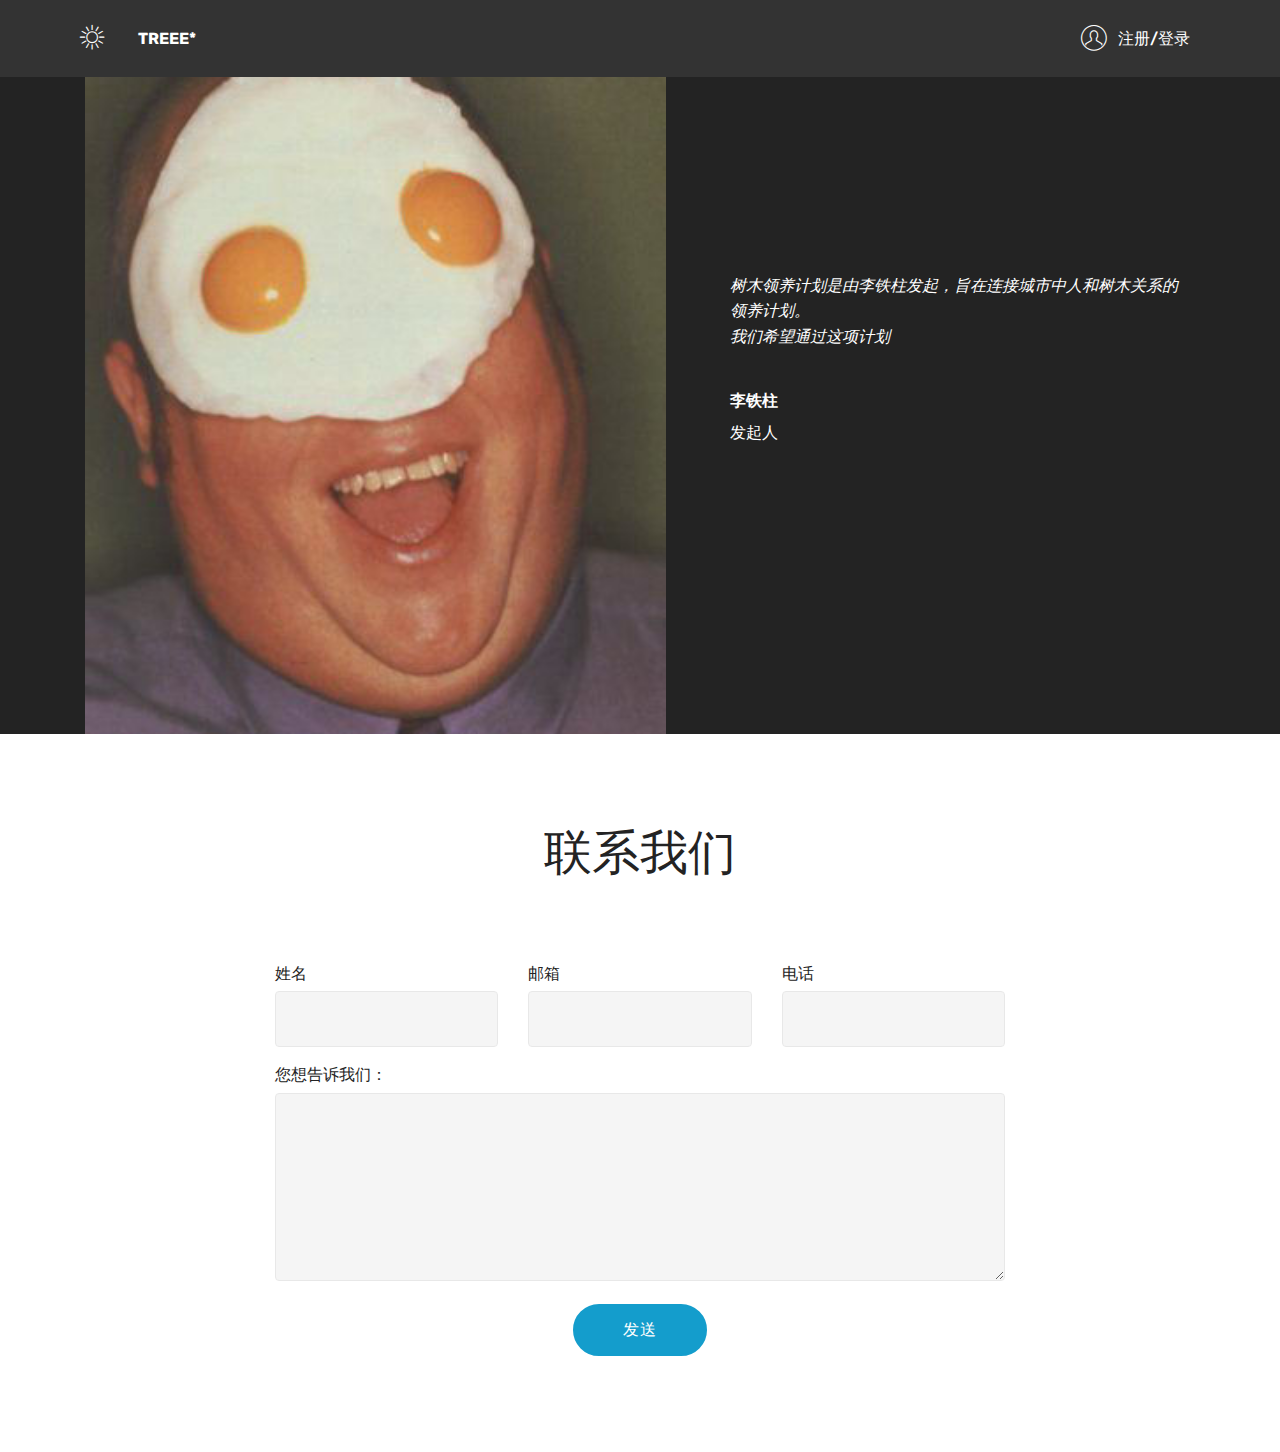
==== commit c5b9263c: "Add files via upload" ====
--- a/page1.html
+++ b/page1.html
@@ -6,10 +6,10 @@
   <meta http-equiv="X-UA-Compatible" content="IE=edge">
   <meta name="generator" content="Mobirise v4.12.0, mobirise.com">
   <meta name="viewport" content="width=device-width, initial-scale=1, minimum-scale=1">
-  <link rel="shortcut icon" href="assets/images/logo2.png" type="image/x-icon">
+  <link rel="shortcut icon" href="assets/images/logo2-1.png" type="image/x-icon">
   <meta name="description" content="Website Maker Description">
   
-  <title>Page 1</title>
+  <title>团队介绍</title>
   <link rel="stylesheet" href="assets/web/assets/mobirise-icons/mobirise-icons.css">
   <link rel="stylesheet" href="assets/bootstrap/css/bootstrap.min.css">
   <link rel="stylesheet" href="assets/bootstrap/css/bootstrap-grid.min.css">
@@ -38,44 +38,26 @@
         </button>
         <div class="menu-logo">
             <div class="navbar-brand">
-                <span class="navbar-logo">
-                    <a href="https://mobirise.com">
-                         <img src="assets/images/logo2.png" alt="Mobirise" style="height: 3.8rem;">
-                    </a>
-                </span>
-                <span class="navbar-caption-wrap">
-                    <a class="navbar-caption text-white display-4" href="https://mobirise.com">
-                        MOBIRISE
-                    </a>
-                </span>
+                
+                <span class="navbar-caption-wrap"><a class="navbar-caption text-white display-4" href="index.html"><span class="mbri-sun2 mbr-iconfont mbr-iconfont-btn"></span></a><a class="navbar-caption text-white display-4" href="index.html" style="background-color: rgb(51, 51, 51); display: inline !important;">TREEE*</a><div><a class="navbar-caption text-white display-4" href="https://mobirise.com" style="background-color: rgb(51, 51, 51); display: inline !important;"></a><a class="navbar-caption text-white display-4" href="https://mobirise.com" style="background-color: rgb(51, 51, 51); display: inline !important;"></a><br></div></span>
             </div>
         </div>
         <div class="collapse navbar-collapse" id="navbarSupportedContent">
-            <ul class="navbar-nav nav-dropdown" data-app-modern-menu="true">
-                <li class="nav-item">
+            <ul class="navbar-nav nav-dropdown nav-right" data-app-modern-menu="true"><li class="nav-item">
                     <a class="nav-link link text-white display-4" href="https://mobirise.com">
-                        <span class="mbri-home mbr-iconfont mbr-iconfont-btn"></span>
-                        Services
-                    </a>
+                        </a>
                 </li>
                 <li class="nav-item">
-                    <a class="nav-link link text-white display-4" href="https://mobirise.com">
-                        <span class="mbri-search mbr-iconfont mbr-iconfont-btn"></span>
-                        About Us
-                    </a>
-                </li>
-            </ul>
-            <div class="navbar-buttons mbr-section-btn">
-                <a class="btn btn-sm btn-primary display-4" href="https://mobirise.com">
-                    <span class="mbri-save mbr-iconfont mbr-iconfont-btn "></span>
-                    Try It Now!
-                </a>
-            </div>
+                    <a class="nav-link link text-white display-4" href="https://mobirise.com"><span class="mbri-user mbr-iconfont mbr-iconfont-btn"></span>
+                        
+                        注册/登录</a>
+                </li></ul>
+            
         </div>
     </nav>
 </section>
 
-<section class="engine"><a href="https://mobirise.info/r">free bootstrap template</a></section><section class="testimonials2 cid-rRXctPJoUj" id="testimonials2-8">
+<section class="engine"><a href="https://mobirise.info/z">best html templates</a></section><section class="testimonials2 cid-rRXctPJoUj" id="testimonials2-8">
 
     
 
@@ -84,18 +66,64 @@
     <div class="container">
         <div class="media-container-row">
             <div class="mbr-figure pr-lg-5" style="width: 130%;">
-              <img src="assets/images/face1.jpg">
+              <img src="assets/images/img-2223-330x417.jpg" alt="" title="">
             </div>
             <div class="media-content px-3 align-self-center mbr-white py-2">
                     <p class="mbr-text testimonial-text mbr-fonts-style display-7">
-                       Loving the additions to the new version of Mobirise web dev app. It's a great, cleanly designed, user-friendly, not-bloated design program. So easy and a pleasure to use
-                    </p>
+                       树木领养计划是由李铁柱发起，旨在连接城市中人和树木关系的领养计划。<br>我们希望通过这项计划</p>
                     <p class="mbr-author-name pt-4 mb-2 mbr-fonts-style display-7">
-                       David F.
-                    </p>
+                       李铁柱</p>
                     <p class="mbr-author-desc mbr-fonts-style display-7">
-                       DEVELOPER
-                    </p>
+                       发起人</p>
+            </div>
+        </div>
+    </div>
+</section>
+
+<section class="mbr-section form1 cid-rRXqMpjz5G" id="form1-j">
+
+    
+
+    
+    <div class="container">
+        <div class="row justify-content-center">
+            <div class="title col-12 col-lg-8">
+                <h2 class="mbr-section-title align-center pb-3 mbr-fonts-style display-2">
+                    联系我们</h2>
+                <h3 class="mbr-section-subtitle align-center mbr-light pb-3 mbr-fonts-style display-5"></h3>
+            </div>
+        </div>
+    </div>
+    <div class="container">
+        <div class="row justify-content-center">
+            <div class="media-container-column col-lg-8" data-form-type="formoid">
+                <!---Formbuilder Form--->
+                <form action="https://mobirise.com/" method="POST" class="mbr-form form-with-styler">
+                    <div class="row">
+                        
+                        <div hidden="hidden" data-form-alert-danger="" class="alert alert-danger col-12">
+                        </div>
+                    </div>
+                    <div class="dragArea row">
+                        <div class="col-md-4  form-group" data-for="name">
+                            <label for="name-form1-j" class="form-control-label mbr-fonts-style display-7">姓名</label>
+                            <input type="text" name="name" data-form-field="Name" required="required" class="form-control display-7" id="name-form1-j">
+                        </div>
+                        <div class="col-md-4  form-group" data-for="email">
+                            <label for="email-form1-j" class="form-control-label mbr-fonts-style display-7">邮箱</label>
+                            <input type="email" name="email" data-form-field="Email" required="required" class="form-control display-7" id="email-form1-j">
+                        </div>
+                        <div data-for="phone" class="col-md-4  form-group">
+                            <label for="phone-form1-j" class="form-control-label mbr-fonts-style display-7">电话</label>
+                            <input type="tel" name="phone" data-form-field="Phone" class="form-control display-7" id="phone-form1-j">
+                        </div>
+                        <div data-for="message" class="col-md-12 form-group">
+                            <label for="message-form1-j" class="form-control-label mbr-fonts-style display-7">您想告诉我们：</label>
+                            <textarea name="message" data-form-field="Message" class="form-control display-7" id="message-form1-j"></textarea>
+                        </div>
+                        <div class="col-md-12 input-group-btn align-center"><button type="submit" class="btn btn-primary btn-form display-4">发送</button></div>
+                    </div>
+                </form><!---Formbuilder Form--->
             </div>
         </div>
     </div>
--- a/assets/mobirise/css/mbr-additional.css
+++ b/assets/mobirise/css/mbr-additional.css
@@ -872,7 +872,7 @@
   width: 30px;
   height: 2px;
   border-right: 5px;
-  background-color: #ffffff;
+  background-color: #12791c;
 }
 .cid-qTkzRZLJNu button.navbar-toggler .hamburger span:nth-child(1) {
   top: 0;
@@ -936,6 +936,10 @@
 .cid-qTkzRZLJNu .collapsed .navbar-collapse.collapsing .navbar-nav .nav-item,
 .cid-qTkzRZLJNu .collapsed .navbar-collapse.show .navbar-nav .nav-item {
   clear: both;
+}
+.cid-qTkzRZLJNu .collapsed .navbar-collapse.collapsing .navbar-nav .nav-item:last-child,
+.cid-qTkzRZLJNu .collapsed .navbar-collapse.show .navbar-nav .nav-item:last-child {
+  margin-bottom: 1rem;
 }
 .cid-qTkzRZLJNu .collapsed .navbar-collapse.collapsing .navbar-buttons,
 .cid-qTkzRZLJNu .collapsed .navbar-collapse.show .navbar-buttons {
@@ -1031,6 +1035,10 @@
   .cid-qTkzRZLJNu .navbar-collapse.show .navbar-nav .nav-item {
     clear: both;
   }
+  .cid-qTkzRZLJNu .navbar-collapse.collapsing .navbar-nav .nav-item:last-child,
+  .cid-qTkzRZLJNu .navbar-collapse.show .navbar-nav .nav-item:last-child {
+    margin-bottom: 1rem;
+  }
   .cid-qTkzRZLJNu .navbar-collapse.collapsing .navbar-buttons,
   .cid-qTkzRZLJNu .navbar-collapse.show .navbar-buttons {
     text-align: center;
@@ -1092,7 +1100,10 @@
   color: #c1c1c1 !important;
 }
 .cid-qTkA127IK8 {
-  background-image: url("../../../assets/images/-2000x1414.png");
+  background-image: url("../../../assets/images/img-1469-2000x1344.jpg");
+}
+.cid-qTkA127IK8 H1 {
+  color: #50b165;
 }
 .cid-qTkAaeaxX5 {
   padding-top: 60px;
@@ -1323,7 +1334,7 @@
   width: 30px;
   height: 2px;
   border-right: 5px;
-  background-color: #ffffff;
+  background-color: #12791c;
 }
 .cid-qTkzRZLJNu button.navbar-toggler .hamburger span:nth-child(1) {
   top: 0;
@@ -1387,6 +1398,10 @@
 .cid-qTkzRZLJNu .collapsed .navbar-collapse.collapsing .navbar-nav .nav-item,
 .cid-qTkzRZLJNu .collapsed .navbar-collapse.show .navbar-nav .nav-item {
   clear: both;
+}
+.cid-qTkzRZLJNu .collapsed .navbar-collapse.collapsing .navbar-nav .nav-item:last-child,
+.cid-qTkzRZLJNu .collapsed .navbar-collapse.show .navbar-nav .nav-item:last-child {
+  margin-bottom: 1rem;
 }
 .cid-qTkzRZLJNu .collapsed .navbar-collapse.collapsing .navbar-buttons,
 .cid-qTkzRZLJNu .collapsed .navbar-collapse.show .navbar-buttons {
@@ -1482,6 +1497,10 @@
   .cid-qTkzRZLJNu .navbar-collapse.show .navbar-nav .nav-item {
     clear: both;
   }
+  .cid-qTkzRZLJNu .navbar-collapse.collapsing .navbar-nav .nav-item:last-child,
+  .cid-qTkzRZLJNu .navbar-collapse.show .navbar-nav .nav-item:last-child {
+    margin-bottom: 1rem;
+  }
   .cid-qTkzRZLJNu .navbar-collapse.collapsing .navbar-buttons,
   .cid-qTkzRZLJNu .navbar-collapse.show .navbar-buttons {
     text-align: center;
@@ -1550,6 +1569,7 @@
 .cid-rRXctPJoUj .testimonial-text {
   font-style: italic;
   font-weight: 300;
+  text-align: left;
 }
 .cid-rRXctPJoUj .mbr-author-name {
   font-weight: bold;
@@ -1568,6 +1588,27 @@
   .cid-rRXctPJoUj .media-content {
     padding-top: 1.5rem !important;
   }
+}
+.cid-rRXqMpjz5G {
+  padding-top: 90px;
+  padding-bottom: 90px;
+  background-color: #ffffff;
+}
+.cid-rRXqMpjz5G .title {
+  margin-bottom: 2rem;
+}
+.cid-rRXqMpjz5G .mbr-section-subtitle {
+  color: #767676;
+}
+.cid-rRXqMpjz5G a:not([href]):not([tabindex]) {
+  color: #fff;
+  border-radius: 3px;
+}
+.cid-rRXqMpjz5G a.btn-white:not([href]):not([tabindex]) {
+  color: #333;
+}
+.cid-rRXqMpjz5G textarea.form-control {
+  min-height: 188px;
 }
 .cid-qTkzRZLJNu .navbar {
   padding: .5rem 0;
@@ -1731,7 +1772,7 @@
   width: 30px;
   height: 2px;
   border-right: 5px;
-  background-color: #ffffff;
+  background-color: #12791c;
 }
 .cid-qTkzRZLJNu button.navbar-toggler .hamburger span:nth-child(1) {
   top: 0;
@@ -1795,6 +1836,10 @@
 .cid-qTkzRZLJNu .collapsed .navbar-collapse.collapsing .navbar-nav .nav-item,
 .cid-qTkzRZLJNu .collapsed .navbar-collapse.show .navbar-nav .nav-item {
   clear: both;
+}
+.cid-qTkzRZLJNu .collapsed .navbar-collapse.collapsing .navbar-nav .nav-item:last-child,
+.cid-qTkzRZLJNu .collapsed .navbar-collapse.show .navbar-nav .nav-item:last-child {
+  margin-bottom: 1rem;
 }
 .cid-qTkzRZLJNu .collapsed .navbar-collapse.collapsing .navbar-buttons,
 .cid-qTkzRZLJNu .collapsed .navbar-collapse.show .navbar-buttons {
@@ -1890,6 +1935,10 @@
   .cid-qTkzRZLJNu .navbar-collapse.show .navbar-nav .nav-item {
     clear: both;
   }
+  .cid-qTkzRZLJNu .navbar-collapse.collapsing .navbar-nav .nav-item:last-child,
+  .cid-qTkzRZLJNu .navbar-collapse.show .navbar-nav .nav-item:last-child {
+    margin-bottom: 1rem;
+  }
   .cid-qTkzRZLJNu .navbar-collapse.collapsing .navbar-buttons,
   .cid-qTkzRZLJNu .navbar-collapse.show .navbar-buttons {
     text-align: center;
@@ -1983,6 +2032,9 @@
     padding-bottom: 2rem;
   }
 }
+.cid-rRXcND7s5I H2 {
+  color: #27973f;
+}
 .cid-qTkzRZLJNu .navbar {
   padding: .5rem 0;
   background: #333333;
@@ -2145,7 +2197,7 @@
   width: 30px;
   height: 2px;
   border-right: 5px;
-  background-color: #ffffff;
+  background-color: #12791c;
 }
 .cid-qTkzRZLJNu button.navbar-toggler .hamburger span:nth-child(1) {
   top: 0;
@@ -2209,6 +2261,10 @@
 .cid-qTkzRZLJNu .collapsed .navbar-collapse.collapsing .navbar-nav .nav-item,
 .cid-qTkzRZLJNu .collapsed .navbar-collapse.show .navbar-nav .nav-item {
   clear: both;
+}
+.cid-qTkzRZLJNu .collapsed .navbar-collapse.collapsing .navbar-nav .nav-item:last-child,
+.cid-qTkzRZLJNu .collapsed .navbar-collapse.show .navbar-nav .nav-item:last-child {
+  margin-bottom: 1rem;
 }
 .cid-qTkzRZLJNu .collapsed .navbar-collapse.collapsing .navbar-buttons,
 .cid-qTkzRZLJNu .collapsed .navbar-collapse.show .navbar-buttons {
@@ -2304,6 +2360,10 @@
   .cid-qTkzRZLJNu .navbar-collapse.show .navbar-nav .nav-item {
     clear: both;
   }
+  .cid-qTkzRZLJNu .navbar-collapse.collapsing .navbar-nav .nav-item:last-child,
+  .cid-qTkzRZLJNu .navbar-collapse.show .navbar-nav .nav-item:last-child {
+    margin-bottom: 1rem;
+  }
   .cid-qTkzRZLJNu .navbar-collapse.collapsing .navbar-buttons,
   .cid-qTkzRZLJNu .navbar-collapse.show .navbar-buttons {
     text-align: center;
@@ -2364,49 +2424,26 @@
 .cid-qTkzRZLJNu .dropdown-item:hover {
   color: #c1c1c1 !important;
 }
-.cid-rRXcU4jS1B {
+.cid-rRXkb1VW4q {
   padding-top: 90px;
   padding-bottom: 90px;
   background-color: #ffffff;
 }
-.cid-rRXcU4jS1B h2 {
-  margin-bottom: 0;
-}
-.cid-rRXcU4jS1B h4 {
-  font-weight: 500;
-  margin-bottom: 0;
-  width: 80%;
-}
-.cid-rRXcU4jS1B p {
+.cid-rRXkb1VW4q .title {
+  margin-bottom: 2rem;
+}
+.cid-rRXkb1VW4q .mbr-section-subtitle {
   color: #767676;
-  margin-bottom: 0;
-}
-.cid-rRXcU4jS1B .card-wrapper {
-  border-top: 1px solid #efefef;
-  background-color: #ffffff;
-  position: relative;
-  justify-content: unset;
-}
-.cid-rRXcU4jS1B .card-wrapper .card-box {
-  padding: 2rem 1rem;
-  width: 100%;
-}
-.cid-rRXcU4jS1B .card-wrapper .card-box .top-line {
-  display: flex;
-  justify-content: space-between;
-  align-items: center;
-}
-.cid-rRXcU4jS1B .card-wrapper .card-box .bottom-line {
-  width: 70%;
-}
-@media (max-width: 767px) {
-  .cid-rRXcU4jS1B .card-wrapper .card-box .bottom-line {
-    width: 100%;
-  }
-  .cid-rRXcU4jS1B .card-wrapper .card-box .bottom-line p {
-    text-align: center;
-    margin: 1rem 0 0 0;
-  }
+}
+.cid-rRXkb1VW4q a:not([href]):not([tabindex]) {
+  color: #fff;
+  border-radius: 3px;
+}
+.cid-rRXkb1VW4q a.btn-white:not([href]):not([tabindex]) {
+  color: #333;
+}
+.cid-rRXkb1VW4q textarea.form-control {
+  min-height: 188px;
 }
 .cid-qTkzRZLJNu .navbar {
   padding: .5rem 0;
@@ -2570,7 +2607,7 @@
   width: 30px;
   height: 2px;
   border-right: 5px;
-  background-color: #ffffff;
+  background-color: #12791c;
 }
 .cid-qTkzRZLJNu button.navbar-toggler .hamburger span:nth-child(1) {
   top: 0;
@@ -2634,6 +2671,10 @@
 .cid-qTkzRZLJNu .collapsed .navbar-collapse.collapsing .navbar-nav .nav-item,
 .cid-qTkzRZLJNu .collapsed .navbar-collapse.show .navbar-nav .nav-item {
   clear: both;
+}
+.cid-qTkzRZLJNu .collapsed .navbar-collapse.collapsing .navbar-nav .nav-item:last-child,
+.cid-qTkzRZLJNu .collapsed .navbar-collapse.show .navbar-nav .nav-item:last-child {
+  margin-bottom: 1rem;
 }
 .cid-qTkzRZLJNu .collapsed .navbar-collapse.collapsing .navbar-buttons,
 .cid-qTkzRZLJNu .collapsed .navbar-collapse.show .navbar-buttons {
@@ -2729,6 +2770,10 @@
   .cid-qTkzRZLJNu .navbar-collapse.show .navbar-nav .nav-item {
     clear: both;
   }
+  .cid-qTkzRZLJNu .navbar-collapse.collapsing .navbar-nav .nav-item:last-child,
+  .cid-qTkzRZLJNu .navbar-collapse.show .navbar-nav .nav-item:last-child {
+    margin-bottom: 1rem;
+  }
   .cid-qTkzRZLJNu .navbar-collapse.collapsing .navbar-buttons,
   .cid-qTkzRZLJNu .navbar-collapse.show .navbar-buttons {
     text-align: center;
@@ -2789,24 +2834,73 @@
 .cid-qTkzRZLJNu .dropdown-item:hover {
   color: #c1c1c1 !important;
 }
-.cid-rRXcYWet7S {
+.cid-rRXmNfUXpa {
   padding-top: 90px;
   padding-bottom: 90px;
-  background-color: #ffffff;
-}
-.cid-rRXcYWet7S .title {
-  margin-bottom: 2rem;
-}
-.cid-rRXcYWet7S .mbr-section-subtitle {
+  background-color: #f9f9f9;
+}
+.cid-rRXmNfUXpa .mbr-section-btn > * {
+  margin: 0;
+}
+.cid-rRXmNfUXpa h4 {
+  font-weight: 500;
+}
+.cid-rRXmNfUXpa p {
+  color: #232323;
+}
+.cid-rRXmNfUXpa .aside-content {
+  -webkit-flex-basis: 100%;
+  flex-basis: 100%;
+  display: flex;
+  flex-direction: column;
+  justify-content: center;
+}
+.cid-rRXmNfUXpa .block-content {
+  display: -webkit-flex;
+  flex-direction: column;
+  -webkit-flex-direction: column;
+  word-break: break-word;
+}
+.cid-rRXmNfUXpa .media {
+  margin: initial;
+  align-items: center;
+  -webkit-align-items: center;
+}
+.cid-rRXmNfUXpa .mbr-figure {
+  align-self: flex-start;
+  -webkit-align-self: flex-start;
+  -webkit-flex-shrink: 0;
+  flex-shrink: 0;
+}
+.cid-rRXmNfUXpa .card-img {
+  padding-right: 2rem;
+  width: auto;
+}
+.cid-rRXmNfUXpa .card-img span {
+  font-size: 72px;
+  color: #707070;
+}
+@media (min-width: 992px) {
+  .cid-rRXmNfUXpa .mbr-figure {
+    padding-right: 4rem;
+  }
+}
+@media (max-width: 991px) {
+  .cid-rRXmNfUXpa .mbr-figure {
+    padding-right: 0;
+    padding-bottom: 1rem;
+    margin-bottom: 2rem;
+  }
+}
+@media (max-width: 300px) {
+  .cid-rRXmNfUXpa .card-img span {
+    font-size: 40px !important;
+  }
+}
+.cid-rRXmNfUXpa .cost {
+  text-decoration: line-through;
   color: #767676;
 }
-.cid-rRXcYWet7S a:not([href]):not([tabindex]) {
-  color: #fff;
-  border-radius: 3px;
-}
-.cid-rRXcYWet7S a.btn-white:not([href]):not([tabindex]) {
-  color: #333;
-}
-.cid-rRXcYWet7S textarea.form-control {
-  min-height: 188px;
-}
+.cid-rRXmNfUXpa H2 {
+  color: #27973f;
+}
--- a/assets/mobirise/css/mbr-additional.css
+++ b/assets/mobirise/css/mbr-additional.css
@@ -872,7 +872,7 @@
   width: 30px;
   height: 2px;
   border-right: 5px;
-  background-color: #ffffff;
+  background-color: #12791c;
 }
 .cid-qTkzRZLJNu button.navbar-toggler .hamburger span:nth-child(1) {
   top: 0;
@@ -936,6 +936,10 @@
 .cid-qTkzRZLJNu .collapsed .navbar-collapse.collapsing .navbar-nav .nav-item,
 .cid-qTkzRZLJNu .collapsed .navbar-collapse.show .navbar-nav .nav-item {
   clear: both;
+}
+.cid-qTkzRZLJNu .collapsed .navbar-collapse.collapsing .navbar-nav .nav-item:last-child,
+.cid-qTkzRZLJNu .collapsed .navbar-collapse.show .navbar-nav .nav-item:last-child {
+  margin-bottom: 1rem;
 }
 .cid-qTkzRZLJNu .collapsed .navbar-collapse.collapsing .navbar-buttons,
 .cid-qTkzRZLJNu .collapsed .navbar-collapse.show .navbar-buttons {
@@ -1031,6 +1035,10 @@
   .cid-qTkzRZLJNu .navbar-collapse.show .navbar-nav .nav-item {
     clear: both;
   }
+  .cid-qTkzRZLJNu .navbar-collapse.collapsing .navbar-nav .nav-item:last-child,
+  .cid-qTkzRZLJNu .navbar-collapse.show .navbar-nav .nav-item:last-child {
+    margin-bottom: 1rem;
+  }
   .cid-qTkzRZLJNu .navbar-collapse.collapsing .navbar-buttons,
   .cid-qTkzRZLJNu .navbar-collapse.show .navbar-buttons {
     text-align: center;
@@ -1092,7 +1100,10 @@
   color: #c1c1c1 !important;
 }
 .cid-qTkA127IK8 {
-  background-image: url("../../../assets/images/-2000x1414.png");
+  background-image: url("../../../assets/images/img-1469-2000x1344.jpg");
+}
+.cid-qTkA127IK8 H1 {
+  color: #50b165;
 }
 .cid-qTkAaeaxX5 {
   padding-top: 60px;
@@ -1323,7 +1334,7 @@
   width: 30px;
   height: 2px;
   border-right: 5px;
-  background-color: #ffffff;
+  background-color: #12791c;
 }
 .cid-qTkzRZLJNu button.navbar-toggler .hamburger span:nth-child(1) {
   top: 0;
@@ -1387,6 +1398,10 @@
 .cid-qTkzRZLJNu .collapsed .navbar-collapse.collapsing .navbar-nav .nav-item,
 .cid-qTkzRZLJNu .collapsed .navbar-collapse.show .navbar-nav .nav-item {
   clear: both;
+}
+.cid-qTkzRZLJNu .collapsed .navbar-collapse.collapsing .navbar-nav .nav-item:last-child,
+.cid-qTkzRZLJNu .collapsed .navbar-collapse.show .navbar-nav .nav-item:last-child {
+  margin-bottom: 1rem;
 }
 .cid-qTkzRZLJNu .collapsed .navbar-collapse.collapsing .navbar-buttons,
 .cid-qTkzRZLJNu .collapsed .navbar-collapse.show .navbar-buttons {
@@ -1482,6 +1497,10 @@
   .cid-qTkzRZLJNu .navbar-collapse.show .navbar-nav .nav-item {
     clear: both;
   }
+  .cid-qTkzRZLJNu .navbar-collapse.collapsing .navbar-nav .nav-item:last-child,
+  .cid-qTkzRZLJNu .navbar-collapse.show .navbar-nav .nav-item:last-child {
+    margin-bottom: 1rem;
+  }
   .cid-qTkzRZLJNu .navbar-collapse.collapsing .navbar-buttons,
   .cid-qTkzRZLJNu .navbar-collapse.show .navbar-buttons {
     text-align: center;
@@ -1550,6 +1569,7 @@
 .cid-rRXctPJoUj .testimonial-text {
   font-style: italic;
   font-weight: 300;
+  text-align: left;
 }
 .cid-rRXctPJoUj .mbr-author-name {
   font-weight: bold;
@@ -1568,6 +1588,27 @@
   .cid-rRXctPJoUj .media-content {
     padding-top: 1.5rem !important;
   }
+}
+.cid-rRXqMpjz5G {
+  padding-top: 90px;
+  padding-bottom: 90px;
+  background-color: #ffffff;
+}
+.cid-rRXqMpjz5G .title {
+  margin-bottom: 2rem;
+}
+.cid-rRXqMpjz5G .mbr-section-subtitle {
+  color: #767676;
+}
+.cid-rRXqMpjz5G a:not([href]):not([tabindex]) {
+  color: #fff;
+  border-radius: 3px;
+}
+.cid-rRXqMpjz5G a.btn-white:not([href]):not([tabindex]) {
+  color: #333;
+}
+.cid-rRXqMpjz5G textarea.form-control {
+  min-height: 188px;
 }
 .cid-qTkzRZLJNu .navbar {
   padding: .5rem 0;
@@ -1731,7 +1772,7 @@
   width: 30px;
   height: 2px;
   border-right: 5px;
-  background-color: #ffffff;
+  background-color: #12791c;
 }
 .cid-qTkzRZLJNu button.navbar-toggler .hamburger span:nth-child(1) {
   top: 0;
@@ -1795,6 +1836,10 @@
 .cid-qTkzRZLJNu .collapsed .navbar-collapse.collapsing .navbar-nav .nav-item,
 .cid-qTkzRZLJNu .collapsed .navbar-collapse.show .navbar-nav .nav-item {
   clear: both;
+}
+.cid-qTkzRZLJNu .collapsed .navbar-collapse.collapsing .navbar-nav .nav-item:last-child,
+.cid-qTkzRZLJNu .collapsed .navbar-collapse.show .navbar-nav .nav-item:last-child {
+  margin-bottom: 1rem;
 }
 .cid-qTkzRZLJNu .collapsed .navbar-collapse.collapsing .navbar-buttons,
 .cid-qTkzRZLJNu .collapsed .navbar-collapse.show .navbar-buttons {
@@ -1890,6 +1935,10 @@
   .cid-qTkzRZLJNu .navbar-collapse.show .navbar-nav .nav-item {
     clear: both;
   }
+  .cid-qTkzRZLJNu .navbar-collapse.collapsing .navbar-nav .nav-item:last-child,
+  .cid-qTkzRZLJNu .navbar-collapse.show .navbar-nav .nav-item:last-child {
+    margin-bottom: 1rem;
+  }
   .cid-qTkzRZLJNu .navbar-collapse.collapsing .navbar-buttons,
   .cid-qTkzRZLJNu .navbar-collapse.show .navbar-buttons {
     text-align: center;
@@ -1983,6 +2032,9 @@
     padding-bottom: 2rem;
   }
 }
+.cid-rRXcND7s5I H2 {
+  color: #27973f;
+}
 .cid-qTkzRZLJNu .navbar {
   padding: .5rem 0;
   background: #333333;
@@ -2145,7 +2197,7 @@
   width: 30px;
   height: 2px;
   border-right: 5px;
-  background-color: #ffffff;
+  background-color: #12791c;
 }
 .cid-qTkzRZLJNu button.navbar-toggler .hamburger span:nth-child(1) {
   top: 0;
@@ -2209,6 +2261,10 @@
 .cid-qTkzRZLJNu .collapsed .navbar-collapse.collapsing .navbar-nav .nav-item,
 .cid-qTkzRZLJNu .collapsed .navbar-collapse.show .navbar-nav .nav-item {
   clear: both;
+}
+.cid-qTkzRZLJNu .collapsed .navbar-collapse.collapsing .navbar-nav .nav-item:last-child,
+.cid-qTkzRZLJNu .collapsed .navbar-collapse.show .navbar-nav .nav-item:last-child {
+  margin-bottom: 1rem;
 }
 .cid-qTkzRZLJNu .collapsed .navbar-collapse.collapsing .navbar-buttons,
 .cid-qTkzRZLJNu .collapsed .navbar-collapse.show .navbar-buttons {
@@ -2304,6 +2360,10 @@
   .cid-qTkzRZLJNu .navbar-collapse.show .navbar-nav .nav-item {
     clear: both;
   }
+  .cid-qTkzRZLJNu .navbar-collapse.collapsing .navbar-nav .nav-item:last-child,
+  .cid-qTkzRZLJNu .navbar-collapse.show .navbar-nav .nav-item:last-child {
+    margin-bottom: 1rem;
+  }
   .cid-qTkzRZLJNu .navbar-collapse.collapsing .navbar-buttons,
   .cid-qTkzRZLJNu .navbar-collapse.show .navbar-buttons {
     text-align: center;
@@ -2364,49 +2424,26 @@
 .cid-qTkzRZLJNu .dropdown-item:hover {
   color: #c1c1c1 !important;
 }
-.cid-rRXcU4jS1B {
+.cid-rRXkb1VW4q {
   padding-top: 90px;
   padding-bottom: 90px;
   background-color: #ffffff;
 }
-.cid-rRXcU4jS1B h2 {
-  margin-bottom: 0;
-}
-.cid-rRXcU4jS1B h4 {
-  font-weight: 500;
-  margin-bottom: 0;
-  width: 80%;
-}
-.cid-rRXcU4jS1B p {
+.cid-rRXkb1VW4q .title {
+  margin-bottom: 2rem;
+}
+.cid-rRXkb1VW4q .mbr-section-subtitle {
   color: #767676;
-  margin-bottom: 0;
-}
-.cid-rRXcU4jS1B .card-wrapper {
-  border-top: 1px solid #efefef;
-  background-color: #ffffff;
-  position: relative;
-  justify-content: unset;
-}
-.cid-rRXcU4jS1B .card-wrapper .card-box {
-  padding: 2rem 1rem;
-  width: 100%;
-}
-.cid-rRXcU4jS1B .card-wrapper .card-box .top-line {
-  display: flex;
-  justify-content: space-between;
-  align-items: center;
-}
-.cid-rRXcU4jS1B .card-wrapper .card-box .bottom-line {
-  width: 70%;
-}
-@media (max-width: 767px) {
-  .cid-rRXcU4jS1B .card-wrapper .card-box .bottom-line {
-    width: 100%;
-  }
-  .cid-rRXcU4jS1B .card-wrapper .card-box .bottom-line p {
-    text-align: center;
-    margin: 1rem 0 0 0;
-  }
+}
+.cid-rRXkb1VW4q a:not([href]):not([tabindex]) {
+  color: #fff;
+  border-radius: 3px;
+}
+.cid-rRXkb1VW4q a.btn-white:not([href]):not([tabindex]) {
+  color: #333;
+}
+.cid-rRXkb1VW4q textarea.form-control {
+  min-height: 188px;
 }
 .cid-qTkzRZLJNu .navbar {
   padding: .5rem 0;
@@ -2570,7 +2607,7 @@
   width: 30px;
   height: 2px;
   border-right: 5px;
-  background-color: #ffffff;
+  background-color: #12791c;
 }
 .cid-qTkzRZLJNu button.navbar-toggler .hamburger span:nth-child(1) {
   top: 0;
@@ -2634,6 +2671,10 @@
 .cid-qTkzRZLJNu .collapsed .navbar-collapse.collapsing .navbar-nav .nav-item,
 .cid-qTkzRZLJNu .collapsed .navbar-collapse.show .navbar-nav .nav-item {
   clear: both;
+}
+.cid-qTkzRZLJNu .collapsed .navbar-collapse.collapsing .navbar-nav .nav-item:last-child,
+.cid-qTkzRZLJNu .collapsed .navbar-collapse.show .navbar-nav .nav-item:last-child {
+  margin-bottom: 1rem;
 }
 .cid-qTkzRZLJNu .collapsed .navbar-collapse.collapsing .navbar-buttons,
 .cid-qTkzRZLJNu .collapsed .navbar-collapse.show .navbar-buttons {
@@ -2729,6 +2770,10 @@
   .cid-qTkzRZLJNu .navbar-collapse.show .navbar-nav .nav-item {
     clear: both;
   }
+  .cid-qTkzRZLJNu .navbar-collapse.collapsing .navbar-nav .nav-item:last-child,
+  .cid-qTkzRZLJNu .navbar-collapse.show .navbar-nav .nav-item:last-child {
+    margin-bottom: 1rem;
+  }
   .cid-qTkzRZLJNu .navbar-collapse.collapsing .navbar-buttons,
   .cid-qTkzRZLJNu .navbar-collapse.show .navbar-buttons {
     text-align: center;
@@ -2789,24 +2834,73 @@
 .cid-qTkzRZLJNu .dropdown-item:hover {
   color: #c1c1c1 !important;
 }
-.cid-rRXcYWet7S {
+.cid-rRXmNfUXpa {
   padding-top: 90px;
   padding-bottom: 90px;
-  background-color: #ffffff;
-}
-.cid-rRXcYWet7S .title {
-  margin-bottom: 2rem;
-}
-.cid-rRXcYWet7S .mbr-section-subtitle {
+  background-color: #f9f9f9;
+}
+.cid-rRXmNfUXpa .mbr-section-btn > * {
+  margin: 0;
+}
+.cid-rRXmNfUXpa h4 {
+  font-weight: 500;
+}
+.cid-rRXmNfUXpa p {
+  color: #232323;
+}
+.cid-rRXmNfUXpa .aside-content {
+  -webkit-flex-basis: 100%;
+  flex-basis: 100%;
+  display: flex;
+  flex-direction: column;
+  justify-content: center;
+}
+.cid-rRXmNfUXpa .block-content {
+  display: -webkit-flex;
+  flex-direction: column;
+  -webkit-flex-direction: column;
+  word-break: break-word;
+}
+.cid-rRXmNfUXpa .media {
+  margin: initial;
+  align-items: center;
+  -webkit-align-items: center;
+}
+.cid-rRXmNfUXpa .mbr-figure {
+  align-self: flex-start;
+  -webkit-align-self: flex-start;
+  -webkit-flex-shrink: 0;
+  flex-shrink: 0;
+}
+.cid-rRXmNfUXpa .card-img {
+  padding-right: 2rem;
+  width: auto;
+}
+.cid-rRXmNfUXpa .card-img span {
+  font-size: 72px;
+  color: #707070;
+}
+@media (min-width: 992px) {
+  .cid-rRXmNfUXpa .mbr-figure {
+    padding-right: 4rem;
+  }
+}
+@media (max-width: 991px) {
+  .cid-rRXmNfUXpa .mbr-figure {
+    padding-right: 0;
+    padding-bottom: 1rem;
+    margin-bottom: 2rem;
+  }
+}
+@media (max-width: 300px) {
+  .cid-rRXmNfUXpa .card-img span {
+    font-size: 40px !important;
+  }
+}
+.cid-rRXmNfUXpa .cost {
+  text-decoration: line-through;
   color: #767676;
 }
-.cid-rRXcYWet7S a:not([href]):not([tabindex]) {
-  color: #fff;
-  border-radius: 3px;
-}
-.cid-rRXcYWet7S a.btn-white:not([href]):not([tabindex]) {
-  color: #333;
-}
-.cid-rRXcYWet7S textarea.form-control {
-  min-height: 188px;
-}
+.cid-rRXmNfUXpa H2 {
+  color: #27973f;
+}
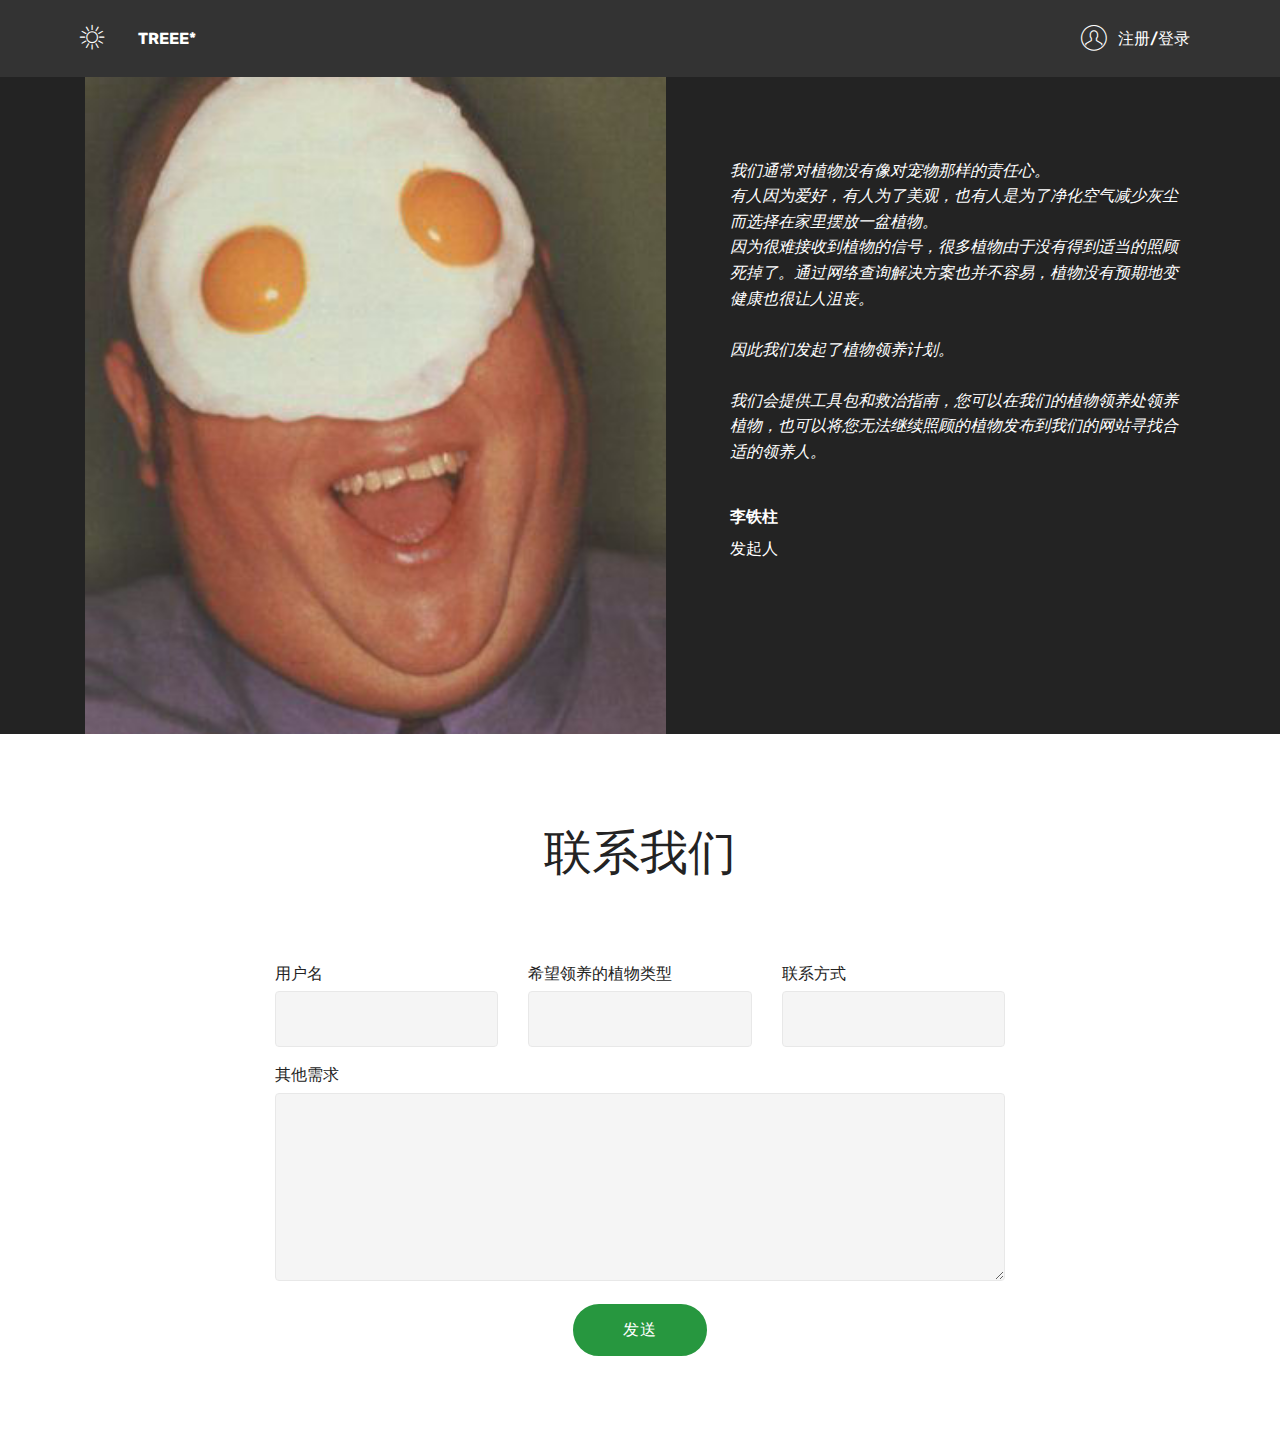
==== commit e984184f: "Add files via upload" ====
--- a/page1.html
+++ b/page1.html
@@ -9,7 +9,7 @@
   <link rel="shortcut icon" href="assets/images/logo2-1.png" type="image/x-icon">
   <meta name="description" content="Website Maker Description">
   
-  <title>团队介绍</title>
+  <title>介绍</title>
   <link rel="stylesheet" href="assets/web/assets/mobirise-icons/mobirise-icons.css">
   <link rel="stylesheet" href="assets/bootstrap/css/bootstrap.min.css">
   <link rel="stylesheet" href="assets/bootstrap/css/bootstrap-grid.min.css">
@@ -48,7 +48,7 @@
                         </a>
                 </li>
                 <li class="nav-item">
-                    <a class="nav-link link text-white display-4" href="https://mobirise.com"><span class="mbri-user mbr-iconfont mbr-iconfont-btn"></span>
+                    <a class="nav-link link text-white display-4" href="page4.html"><span class="mbri-user mbr-iconfont mbr-iconfont-btn"></span>
                         
                         注册/登录</a>
                 </li></ul>
@@ -57,7 +57,7 @@
     </nav>
 </section>
 
-<section class="engine"><a href="https://mobirise.info/z">best html templates</a></section><section class="testimonials2 cid-rRXctPJoUj" id="testimonials2-8">
+<section class="engine"><a href="https://mobirise.info/q">responsive site templates</a></section><section class="testimonials2 cid-rRXctPJoUj" id="testimonials2-8">
 
     
 
@@ -69,8 +69,7 @@
               <img src="assets/images/img-2223-330x417.jpg" alt="" title="">
             </div>
             <div class="media-content px-3 align-self-center mbr-white py-2">
-                    <p class="mbr-text testimonial-text mbr-fonts-style display-7">
-                       树木领养计划是由李铁柱发起，旨在连接城市中人和树木关系的领养计划。<br>我们希望通过这项计划</p>
+                    <p class="mbr-text testimonial-text mbr-fonts-style display-7">我们通常对植物没有像对宠物那样的责任心。<br>有人因为爱好，有人为了美观，也有人是为了净化空气减少灰尘而选择在家里摆放一盆植物。<br>因为很难接收到植物的信号，很多植物由于没有得到适当的照顾死掉了。通过网络查询解决方案也并不容易，植物没有预期地变健康也很让人沮丧。<br><br>因此我们发起了植物领养计划。<br><br>我们会提供工具包和救治指南，您可以在我们的植物领养处领养植物，也可以将您无法继续照顾的植物发布到我们的网站寻找合适的领养人。<br></p>
                     <p class="mbr-author-name pt-4 mb-2 mbr-fonts-style display-7">
                        李铁柱</p>
                     <p class="mbr-author-desc mbr-fonts-style display-7">
@@ -98,27 +97,27 @@
         <div class="row justify-content-center">
             <div class="media-container-column col-lg-8" data-form-type="formoid">
                 <!---Formbuilder Form--->
-                <form action="https://mobirise.com/" method="POST" class="mbr-form form-with-styler">
+                <form action="https://mobirise.com/" method="POST" class="mbr-form form-with-styler" data-form-title="Mobirise Form"><input type="hidden" name="email" data-form-email="true" value="2UPAmjxvyoIetmqEB8Xy5F+PXoROzgzPNrmEiq3vjWR3TPZt9VG28L6Km5QKjM0qX0mVdESUl5xpPxIIIxjmKJCDHgonvWbC0pczHVRdSWCQKa3fARc0am5sHSgDD2/Z">
                     <div class="row">
-                        
+                        <div hidden="hidden" data-form-alert="" class="alert alert-success col-12">Thanks for filling out the form!</div>
                         <div hidden="hidden" data-form-alert-danger="" class="alert alert-danger col-12">
                         </div>
                     </div>
                     <div class="dragArea row">
                         <div class="col-md-4  form-group" data-for="name">
-                            <label for="name-form1-j" class="form-control-label mbr-fonts-style display-7">姓名</label>
+                            <label for="name-form1-j" class="form-control-label mbr-fonts-style display-7">用户名</label>
                             <input type="text" name="name" data-form-field="Name" required="required" class="form-control display-7" id="name-form1-j">
                         </div>
                         <div class="col-md-4  form-group" data-for="email">
-                            <label for="email-form1-j" class="form-control-label mbr-fonts-style display-7">邮箱</label>
+                            <label for="email-form1-j" class="form-control-label mbr-fonts-style display-7">希望领养的植物类型</label>
                             <input type="email" name="email" data-form-field="Email" required="required" class="form-control display-7" id="email-form1-j">
                         </div>
                         <div data-for="phone" class="col-md-4  form-group">
-                            <label for="phone-form1-j" class="form-control-label mbr-fonts-style display-7">电话</label>
+                            <label for="phone-form1-j" class="form-control-label mbr-fonts-style display-7">联系方式</label>
                             <input type="tel" name="phone" data-form-field="Phone" class="form-control display-7" id="phone-form1-j">
                         </div>
                         <div data-for="message" class="col-md-12 form-group">
-                            <label for="message-form1-j" class="form-control-label mbr-fonts-style display-7">您想告诉我们：</label>
+                            <label for="message-form1-j" class="form-control-label mbr-fonts-style display-7">其他需求</label>
                             <textarea name="message" data-form-field="Message" class="form-control display-7" id="message-form1-j"></textarea>
                         </div>
                         <div class="col-md-12 input-group-btn align-center"><button type="submit" class="btn btn-primary btn-form display-4">发送</button></div>
@@ -139,6 +138,7 @@
   <script src="assets/dropdown/js/navbar-dropdown.js"></script>
   <script src="assets/touchswipe/jquery.touch-swipe.min.js"></script>
   <script src="assets/theme/js/script.js"></script>
+  <script src="assets/formoid/formoid.min.js"></script>
   
   
 </body>
--- a/assets/mobirise/css/mbr-additional.css
+++ b/assets/mobirise/css/mbr-additional.css
@@ -92,7 +92,7 @@
   border-radius: 3px;
 }
 .bg-primary {
-  background-color: #149dcc !important;
+  background-color: #27973f !important;
 }
 .bg-success {
   background-color: #f7ed4a !important;
@@ -108,8 +108,8 @@
 }
 .btn-primary,
 .btn-primary:active {
-  background-color: #149dcc !important;
-  border-color: #149dcc !important;
+  background-color: #27973f !important;
+  border-color: #27973f !important;
   color: #ffffff !important;
 }
 .btn-primary:hover,
@@ -117,14 +117,14 @@
 .btn-primary.focus,
 .btn-primary.active {
   color: #ffffff !important;
-  background-color: #0d6786 !important;
-  border-color: #0d6786 !important;
+  background-color: #175a26 !important;
+  border-color: #175a26 !important;
 }
 .btn-primary.disabled,
 .btn-primary:disabled {
   color: #ffffff !important;
-  background-color: #0d6786 !important;
-  border-color: #0d6786 !important;
+  background-color: #175a26 !important;
+  border-color: #175a26 !important;
 }
 .btn-secondary,
 .btn-secondary:active {
@@ -272,22 +272,22 @@
 .btn-primary-outline,
 .btn-primary-outline:active {
   background: none;
-  border-color: #0b566f;
-  color: #0b566f;
+  border-color: #12461d;
+  color: #12461d;
 }
 .btn-primary-outline:hover,
 .btn-primary-outline:focus,
 .btn-primary-outline.focus,
 .btn-primary-outline.active {
   color: #ffffff;
-  background-color: #149dcc;
-  border-color: #149dcc;
+  background-color: #27973f;
+  border-color: #27973f;
 }
 .btn-primary-outline.disabled,
 .btn-primary-outline:disabled {
   color: #ffffff !important;
-  background-color: #149dcc !important;
-  border-color: #149dcc !important;
+  background-color: #27973f !important;
+  border-color: #27973f !important;
 }
 .btn-secondary-outline,
 .btn-secondary-outline:active {
@@ -424,7 +424,7 @@
   border-color: #ffffff;
 }
 .text-primary {
-  color: #149dcc !important;
+  color: #27973f !important;
 }
 .text-secondary {
   color: #ff3366 !important;
@@ -449,7 +449,7 @@
 }
 a.text-primary:hover,
 a.text-primary:focus {
-  color: #0b566f !important;
+  color: #12461d !important;
 }
 a.text-secondary:hover,
 a.text-secondary:focus {
@@ -507,8 +507,8 @@
   border-radius: 100px !important;
 }
 .mbr-gallery-filter li.active .btn {
-  background-color: #149dcc;
-  border-color: #149dcc;
+  background-color: #27973f;
+  border-color: #27973f;
   color: #ffffff;
 }
 .mbr-gallery-filter li.active .btn:focus {
@@ -519,11 +519,11 @@
 }
 a,
 a:hover {
-  color: #149dcc;
+  color: #27973f;
 }
 .mbr-plan-header.bg-primary .mbr-plan-subtitle,
 .mbr-plan-header.bg-primary .mbr-plan-price-desc {
-  color: #b4e6f8;
+  color: #66d77e;
 }
 .mbr-plan-header.bg-success .mbr-plan-subtitle,
 .mbr-plan-header.bg-success .mbr-plan-price-desc {
@@ -554,7 +554,7 @@
   font-size: 1.6rem;
 }
 blockquote {
-  border-color: #149dcc;
+  border-color: #27973f;
 }
 /* Forms */
 .mbr-form .btn {
@@ -610,11 +610,11 @@
 /* Footer */
 .mbr-footer-content li::before,
 .mbr-footer .mbr-contacts li::before {
-  background: #149dcc;
+  background: #27973f;
 }
 .mbr-footer-content li a:hover,
 .mbr-footer .mbr-contacts li a:hover {
-  color: #149dcc;
+  color: #27973f;
 }
 .footer3 input[type="email"],
 .footer4 input[type="email"] {
@@ -656,7 +656,7 @@
 }
 .jq-selectbox li:hover,
 .jq-selectbox li.selected {
-  background-color: #149dcc;
+  background-color: #27973f;
   color: #ffffff;
 }
 .jq-selectbox .jq-selectbox__trigger-arrow,
@@ -669,14 +669,14 @@
 .jq-selectbox:hover .jq-selectbox__trigger-arrow,
 .jq-number__spin.minus:hover:after,
 .jq-number__spin.plus:hover:after {
-  border-top-color: #149dcc;
-  border-bottom-color: #149dcc;
+  border-top-color: #27973f;
+  border-bottom-color: #27973f;
 }
 .xdsoft_datetimepicker .xdsoft_calendar td.xdsoft_default,
 .xdsoft_datetimepicker .xdsoft_calendar td.xdsoft_current,
 .xdsoft_datetimepicker .xdsoft_timepicker .xdsoft_time_box > div > div.xdsoft_current {
   color: #ffffff !important;
-  background-color: #149dcc !important;
+  background-color: #27973f !important;
   box-shadow: none !important;
 }
 .xdsoft_datetimepicker .xdsoft_calendar td:hover,
@@ -705,7 +705,7 @@
   top: 50%;
   left: 50%;
   transform: translateX(-50%) translateY(-50%);
-  background-image: url("data:image/svg+xml;charset=UTF-8,%3csvg width='32' height='32' viewBox='0 0 64 64' xmlns='http://www.w3.org/2000/svg' stroke='%23149dcc' %3e%3cg fill='none' fill-rule='evenodd'%3e%3cg transform='translate(16 16)' stroke-width='2'%3e%3ccircle stroke-opacity='.5' cx='16' cy='16' r='16'/%3e%3cpath d='M32 16c0-9.94-8.06-16-16-16'%3e%3canimateTransform attributeName='transform' type='rotate' from='0 16 16' to='360 16 16' dur='1s' repeatCount='indefinite'/%3e%3c/path%3e%3c/g%3e%3c/g%3e%3c/svg%3e");
+  background-image: url("data:image/svg+xml;charset=UTF-8,%3csvg width='32' height='32' viewBox='0 0 64 64' xmlns='http://www.w3.org/2000/svg' stroke='%2327973f' %3e%3cg fill='none' fill-rule='evenodd'%3e%3cg transform='translate(16 16)' stroke-width='2'%3e%3ccircle stroke-opacity='.5' cx='16' cy='16' r='16'/%3e%3cpath d='M32 16c0-9.94-8.06-16-16-16'%3e%3canimateTransform attributeName='transform' type='rotate' from='0 16 16' to='360 16 16' dur='1s' repeatCount='indefinite'/%3e%3c/path%3e%3c/g%3e%3c/g%3e%3c/svg%3e");
 }
 section.lazy-placeholder:after {
   opacity: 0.3;
@@ -2026,6 +2026,10 @@
 }
 .cid-rRXcND7s5I .card-wrapper {
   height: 100%;
+  background: #ffffff;
+}
+.cid-rRXcND7s5I .card-wrapper .card-box {
+  padding: 0 2rem 2rem;
 }
 @media (max-width: 767px) {
   .cid-rRXcND7s5I .card:not(.last-child) {
@@ -2834,73 +2838,1393 @@
 .cid-qTkzRZLJNu .dropdown-item:hover {
   color: #c1c1c1 !important;
 }
-.cid-rRXmNfUXpa {
+.cid-rSOub6dIk8 {
+  padding-top: 135px;
+  padding-bottom: 90px;
+  background-color: #ffffff;
+}
+.cid-rSOub6dIk8 h2 {
+  margin-bottom: 0;
+}
+.cid-rSOub6dIk8 h4 {
+  font-weight: 500;
+  margin-bottom: 0;
+  width: 80%;
+}
+.cid-rSOub6dIk8 p {
+  color: #767676;
+  margin-bottom: 0;
+}
+.cid-rSOub6dIk8 .card-wrapper {
+  border-top: 1px solid #cccccc;
+  background-color: #ffffff;
+  position: relative;
+  justify-content: unset;
+}
+.cid-rSOub6dIk8 .card-wrapper .card-box {
+  padding: 2rem 1rem;
+  width: 100%;
+}
+.cid-rSOub6dIk8 .card-wrapper .card-box .top-line {
+  display: flex;
+  justify-content: space-between;
+  align-items: center;
+}
+.cid-rSOub6dIk8 .card-wrapper .card-box .bottom-line {
+  width: 70%;
+}
+@media (max-width: 767px) {
+  .cid-rSOub6dIk8 .card-wrapper .card-box .bottom-line {
+    width: 100%;
+  }
+  .cid-rSOub6dIk8 .card-wrapper .card-box .bottom-line p {
+    text-align: center;
+    margin: 1rem 0 0 0;
+  }
+}
+.cid-rSOub6dIk8 H2 {
+  color: #27973f;
+  text-align: left;
+}
+.cid-rSOub6dIk8 P {
+  color: #04710f;
+}
+.cid-qTkzRZLJNu .navbar {
+  padding: .5rem 0;
+  background: #333333;
+  transition: none;
+  min-height: 77px;
+}
+.cid-qTkzRZLJNu .navbar-dropdown.bg-color.transparent.opened {
+  background: #333333;
+}
+.cid-qTkzRZLJNu a {
+  font-style: normal;
+}
+.cid-qTkzRZLJNu .nav-item span {
+  padding-right: 0.4em;
+  line-height: 0.5em;
+  vertical-align: text-bottom;
+  position: relative;
+  text-decoration: none;
+}
+.cid-qTkzRZLJNu .nav-item a {
+  display: flex;
+  align-items: center;
+  justify-content: center;
+  padding: 0.7rem 0 !important;
+  margin: 0rem .65rem !important;
+}
+.cid-qTkzRZLJNu .nav-item:focus,
+.cid-qTkzRZLJNu .nav-link:focus {
+  outline: none;
+}
+.cid-qTkzRZLJNu .btn {
+  padding: 0.4rem 1.5rem;
+  display: inline-flex;
+  align-items: center;
+}
+.cid-qTkzRZLJNu .btn .mbr-iconfont {
+  font-size: 1.6rem;
+}
+.cid-qTkzRZLJNu .menu-logo {
+  margin-right: auto;
+}
+.cid-qTkzRZLJNu .menu-logo .navbar-brand {
+  display: flex;
+  margin-left: 5rem;
+  padding: 0;
+  transition: padding .2s;
+  min-height: 3.8rem;
+  align-items: center;
+}
+.cid-qTkzRZLJNu .menu-logo .navbar-brand .navbar-caption-wrap {
+  display: -webkit-flex;
+  -webkit-align-items: center;
+  align-items: center;
+  word-break: break-word;
+  min-width: 7rem;
+  margin: .3rem 0;
+}
+.cid-qTkzRZLJNu .menu-logo .navbar-brand .navbar-caption-wrap .navbar-caption {
+  line-height: 1.2rem !important;
+  padding-right: 2rem;
+}
+.cid-qTkzRZLJNu .menu-logo .navbar-brand .navbar-logo {
+  font-size: 4rem;
+  transition: font-size 0.25s;
+}
+.cid-qTkzRZLJNu .menu-logo .navbar-brand .navbar-logo img {
+  display: flex;
+}
+.cid-qTkzRZLJNu .menu-logo .navbar-brand .navbar-logo .mbr-iconfont {
+  transition: font-size 0.25s;
+}
+.cid-qTkzRZLJNu .navbar-toggleable-sm .navbar-collapse {
+  justify-content: flex-end;
+  -webkit-justify-content: flex-end;
+  padding-right: 5rem;
+  width: auto;
+}
+.cid-qTkzRZLJNu .navbar-toggleable-sm .navbar-collapse .navbar-nav {
+  flex-wrap: wrap;
+  -webkit-flex-wrap: wrap;
+  padding-left: 0;
+}
+.cid-qTkzRZLJNu .navbar-toggleable-sm .navbar-collapse .navbar-nav .nav-item {
+  -webkit-align-self: center;
+  align-self: center;
+}
+.cid-qTkzRZLJNu .navbar-toggleable-sm .navbar-collapse .navbar-buttons {
+  padding-left: 0;
+  padding-bottom: 0;
+}
+.cid-qTkzRZLJNu .dropdown .dropdown-menu {
+  background: #333333;
+  display: none;
+  position: absolute;
+  min-width: 5rem;
+  padding-top: 1.4rem;
+  padding-bottom: 1.4rem;
+  text-align: left;
+}
+.cid-qTkzRZLJNu .dropdown .dropdown-menu .dropdown-item {
+  width: auto;
+  padding: 0.235em 1.5385em 0.235em 1.5385em !important;
+}
+.cid-qTkzRZLJNu .dropdown .dropdown-menu .dropdown-item::after {
+  right: 0.5rem;
+}
+.cid-qTkzRZLJNu .dropdown .dropdown-menu .dropdown-submenu {
+  margin: 0;
+}
+.cid-qTkzRZLJNu .dropdown.open > .dropdown-menu {
+  display: block;
+}
+.cid-qTkzRZLJNu .navbar-toggleable-sm.opened:after {
+  position: absolute;
+  width: 100vw;
+  height: 100vh;
+  content: '';
+  background-color: rgba(0, 0, 0, 0.1);
+  left: 0;
+  bottom: 0;
+  transform: translateY(100%);
+  -webkit-transform: translateY(100%);
+  z-index: 1000;
+}
+.cid-qTkzRZLJNu .navbar.navbar-short {
+  min-height: 60px;
+  transition: all .2s;
+}
+.cid-qTkzRZLJNu .navbar.navbar-short .navbar-toggler-right {
+  top: 20px;
+}
+.cid-qTkzRZLJNu .navbar.navbar-short .navbar-logo a {
+  font-size: 2.5rem !important;
+  line-height: 2.5rem;
+  transition: font-size 0.25s;
+}
+.cid-qTkzRZLJNu .navbar.navbar-short .navbar-logo a .mbr-iconfont {
+  font-size: 2.5rem !important;
+}
+.cid-qTkzRZLJNu .navbar.navbar-short .navbar-logo a img {
+  height: 3rem !important;
+}
+.cid-qTkzRZLJNu .navbar.navbar-short .navbar-brand {
+  min-height: 3rem;
+}
+.cid-qTkzRZLJNu button.navbar-toggler {
+  width: 31px;
+  height: 18px;
+  cursor: pointer;
+  transition: all .2s;
+  top: 1.5rem;
+  right: 1rem;
+}
+.cid-qTkzRZLJNu button.navbar-toggler:focus {
+  outline: none;
+}
+.cid-qTkzRZLJNu button.navbar-toggler .hamburger span {
+  position: absolute;
+  right: 0;
+  width: 30px;
+  height: 2px;
+  border-right: 5px;
+  background-color: #12791c;
+}
+.cid-qTkzRZLJNu button.navbar-toggler .hamburger span:nth-child(1) {
+  top: 0;
+  transition: all .2s;
+}
+.cid-qTkzRZLJNu button.navbar-toggler .hamburger span:nth-child(2) {
+  top: 8px;
+  transition: all .15s;
+}
+.cid-qTkzRZLJNu button.navbar-toggler .hamburger span:nth-child(3) {
+  top: 8px;
+  transition: all .15s;
+}
+.cid-qTkzRZLJNu button.navbar-toggler .hamburger span:nth-child(4) {
+  top: 16px;
+  transition: all .2s;
+}
+.cid-qTkzRZLJNu nav.opened .hamburger span:nth-child(1) {
+  top: 8px;
+  width: 0;
+  opacity: 0;
+  right: 50%;
+  transition: all .2s;
+}
+.cid-qTkzRZLJNu nav.opened .hamburger span:nth-child(2) {
+  -webkit-transform: rotate(45deg);
+  transform: rotate(45deg);
+  transition: all .25s;
+}
+.cid-qTkzRZLJNu nav.opened .hamburger span:nth-child(3) {
+  -webkit-transform: rotate(-45deg);
+  transform: rotate(-45deg);
+  transition: all .25s;
+}
+.cid-qTkzRZLJNu nav.opened .hamburger span:nth-child(4) {
+  top: 8px;
+  width: 0;
+  opacity: 0;
+  right: 50%;
+  transition: all .2s;
+}
+.cid-qTkzRZLJNu .collapsed.navbar-expand {
+  flex-direction: column;
+}
+.cid-qTkzRZLJNu .collapsed .btn {
+  display: flex;
+}
+.cid-qTkzRZLJNu .collapsed .navbar-collapse {
+  display: none !important;
+  padding-right: 0 !important;
+}
+.cid-qTkzRZLJNu .collapsed .navbar-collapse.collapsing,
+.cid-qTkzRZLJNu .collapsed .navbar-collapse.show {
+  display: block !important;
+}
+.cid-qTkzRZLJNu .collapsed .navbar-collapse.collapsing .navbar-nav,
+.cid-qTkzRZLJNu .collapsed .navbar-collapse.show .navbar-nav {
+  display: block;
+  text-align: center;
+}
+.cid-qTkzRZLJNu .collapsed .navbar-collapse.collapsing .navbar-nav .nav-item,
+.cid-qTkzRZLJNu .collapsed .navbar-collapse.show .navbar-nav .nav-item {
+  clear: both;
+}
+.cid-qTkzRZLJNu .collapsed .navbar-collapse.collapsing .navbar-nav .nav-item:last-child,
+.cid-qTkzRZLJNu .collapsed .navbar-collapse.show .navbar-nav .nav-item:last-child {
+  margin-bottom: 1rem;
+}
+.cid-qTkzRZLJNu .collapsed .navbar-collapse.collapsing .navbar-buttons,
+.cid-qTkzRZLJNu .collapsed .navbar-collapse.show .navbar-buttons {
+  text-align: center;
+}
+.cid-qTkzRZLJNu .collapsed .navbar-collapse.collapsing .navbar-buttons:last-child,
+.cid-qTkzRZLJNu .collapsed .navbar-collapse.show .navbar-buttons:last-child {
+  margin-bottom: 1rem;
+}
+.cid-qTkzRZLJNu .collapsed button.navbar-toggler {
+  display: block;
+}
+.cid-qTkzRZLJNu .collapsed .navbar-brand {
+  margin-left: 1rem !important;
+}
+.cid-qTkzRZLJNu .collapsed .navbar-toggleable-sm {
+  flex-direction: column;
+  -webkit-flex-direction: column;
+}
+.cid-qTkzRZLJNu .collapsed .dropdown .dropdown-menu {
+  width: 100%;
+  text-align: center;
+  position: relative;
+  opacity: 0;
+  display: block;
+  height: 0;
+  visibility: hidden;
+  padding: 0;
+  transition-duration: .5s;
+  transition-property: opacity,padding,height;
+}
+.cid-qTkzRZLJNu .collapsed .dropdown.open > .dropdown-menu {
+  position: relative;
+  opacity: 1;
+  height: auto;
+  padding: 1.4rem 0;
+  visibility: visible;
+}
+.cid-qTkzRZLJNu .collapsed .dropdown .dropdown-submenu {
+  left: 0;
+  text-align: center;
+  width: 100%;
+}
+.cid-qTkzRZLJNu .collapsed .dropdown .dropdown-toggle[data-toggle="dropdown-submenu"]::after {
+  margin-top: 0;
+  position: inherit;
+  right: 0;
+  top: 50%;
+  display: inline-block;
+  width: 0;
+  height: 0;
+  margin-left: .3em;
+  vertical-align: middle;
+  content: "";
+  border-top: .30em solid;
+  border-right: .30em solid transparent;
+  border-left: .30em solid transparent;
+}
+@media (max-width: 991px) {
+  .cid-qTkzRZLJNu .navbar-expand {
+    flex-direction: column;
+  }
+  .cid-qTkzRZLJNu img {
+    height: 3.8rem !important;
+  }
+  .cid-qTkzRZLJNu .btn {
+    display: flex;
+  }
+  .cid-qTkzRZLJNu button.navbar-toggler {
+    display: block;
+  }
+  .cid-qTkzRZLJNu .navbar-brand {
+    margin-left: 1rem !important;
+  }
+  .cid-qTkzRZLJNu .navbar-toggleable-sm {
+    flex-direction: column;
+    -webkit-flex-direction: column;
+  }
+  .cid-qTkzRZLJNu .navbar-collapse {
+    display: none !important;
+    padding-right: 0 !important;
+  }
+  .cid-qTkzRZLJNu .navbar-collapse.collapsing,
+  .cid-qTkzRZLJNu .navbar-collapse.show {
+    display: block !important;
+  }
+  .cid-qTkzRZLJNu .navbar-collapse.collapsing .navbar-nav,
+  .cid-qTkzRZLJNu .navbar-collapse.show .navbar-nav {
+    display: block;
+    text-align: center;
+  }
+  .cid-qTkzRZLJNu .navbar-collapse.collapsing .navbar-nav .nav-item,
+  .cid-qTkzRZLJNu .navbar-collapse.show .navbar-nav .nav-item {
+    clear: both;
+  }
+  .cid-qTkzRZLJNu .navbar-collapse.collapsing .navbar-nav .nav-item:last-child,
+  .cid-qTkzRZLJNu .navbar-collapse.show .navbar-nav .nav-item:last-child {
+    margin-bottom: 1rem;
+  }
+  .cid-qTkzRZLJNu .navbar-collapse.collapsing .navbar-buttons,
+  .cid-qTkzRZLJNu .navbar-collapse.show .navbar-buttons {
+    text-align: center;
+  }
+  .cid-qTkzRZLJNu .navbar-collapse.collapsing .navbar-buttons:last-child,
+  .cid-qTkzRZLJNu .navbar-collapse.show .navbar-buttons:last-child {
+    margin-bottom: 1rem;
+  }
+  .cid-qTkzRZLJNu .dropdown .dropdown-menu {
+    width: 100%;
+    text-align: center;
+    position: relative;
+    opacity: 0;
+    display: block;
+    height: 0;
+    visibility: hidden;
+    padding: 0;
+    transition-duration: .5s;
+    transition-property: opacity,padding,height;
+  }
+  .cid-qTkzRZLJNu .dropdown.open > .dropdown-menu {
+    position: relative;
+    opacity: 1;
+    height: auto;
+    padding: 1.4rem 0;
+    visibility: visible;
+  }
+  .cid-qTkzRZLJNu .dropdown .dropdown-submenu {
+    left: 0;
+    text-align: center;
+    width: 100%;
+  }
+  .cid-qTkzRZLJNu .dropdown .dropdown-toggle[data-toggle="dropdown-submenu"]::after {
+    margin-top: 0;
+    position: inherit;
+    right: 0;
+    top: 50%;
+    display: inline-block;
+    width: 0;
+    height: 0;
+    margin-left: .3em;
+    vertical-align: middle;
+    content: "";
+    border-top: .30em solid;
+    border-right: .30em solid transparent;
+    border-left: .30em solid transparent;
+  }
+}
+@media (min-width: 767px) {
+  .cid-qTkzRZLJNu .menu-logo {
+    flex-shrink: 0;
+  }
+}
+.cid-qTkzRZLJNu .navbar-collapse {
+  flex-basis: auto;
+}
+.cid-qTkzRZLJNu .nav-link:hover,
+.cid-qTkzRZLJNu .dropdown-item:hover {
+  color: #c1c1c1 !important;
+}
+.cid-rSOv4nSHIW {
   padding-top: 90px;
   padding-bottom: 90px;
-  background-color: #f9f9f9;
-}
-.cid-rRXmNfUXpa .mbr-section-btn > * {
+  background-color: #ffffff;
+}
+.cid-rSOv4nSHIW h2 {
+  margin-bottom: 0;
+}
+.cid-rSOv4nSHIW h4 {
+  font-weight: 500;
+  margin-bottom: 0;
+  width: 80%;
+}
+.cid-rSOv4nSHIW p {
+  color: #767676;
+  margin-bottom: 0;
+}
+.cid-rSOv4nSHIW .card-wrapper {
+  border-top: 1px solid #cccccc;
+  background-color: #ffffff;
+  position: relative;
+  justify-content: unset;
+}
+.cid-rSOv4nSHIW .card-wrapper .card-box {
+  padding: 2rem 1rem;
+  width: 100%;
+}
+.cid-rSOv4nSHIW .card-wrapper .card-box .top-line {
+  display: flex;
+  justify-content: space-between;
+  align-items: center;
+}
+.cid-rSOv4nSHIW .card-wrapper .card-box .bottom-line {
+  width: 70%;
+}
+@media (max-width: 767px) {
+  .cid-rSOv4nSHIW .card-wrapper .card-box .bottom-line {
+    width: 100%;
+  }
+  .cid-rSOv4nSHIW .card-wrapper .card-box .bottom-line p {
+    text-align: center;
+    margin: 1rem 0 0 0;
+  }
+}
+.cid-rSOv4nSHIW H2 {
+  color: #27973f;
+}
+.cid-rSOv4nSHIW P {
+  color: #04710f;
+}
+.cid-qTkzRZLJNu .navbar {
+  padding: .5rem 0;
+  background: #333333;
+  transition: none;
+  min-height: 77px;
+}
+.cid-qTkzRZLJNu .navbar-dropdown.bg-color.transparent.opened {
+  background: #333333;
+}
+.cid-qTkzRZLJNu a {
+  font-style: normal;
+}
+.cid-qTkzRZLJNu .nav-item span {
+  padding-right: 0.4em;
+  line-height: 0.5em;
+  vertical-align: text-bottom;
+  position: relative;
+  text-decoration: none;
+}
+.cid-qTkzRZLJNu .nav-item a {
+  display: flex;
+  align-items: center;
+  justify-content: center;
+  padding: 0.7rem 0 !important;
+  margin: 0rem .65rem !important;
+}
+.cid-qTkzRZLJNu .nav-item:focus,
+.cid-qTkzRZLJNu .nav-link:focus {
+  outline: none;
+}
+.cid-qTkzRZLJNu .btn {
+  padding: 0.4rem 1.5rem;
+  display: inline-flex;
+  align-items: center;
+}
+.cid-qTkzRZLJNu .btn .mbr-iconfont {
+  font-size: 1.6rem;
+}
+.cid-qTkzRZLJNu .menu-logo {
+  margin-right: auto;
+}
+.cid-qTkzRZLJNu .menu-logo .navbar-brand {
+  display: flex;
+  margin-left: 5rem;
+  padding: 0;
+  transition: padding .2s;
+  min-height: 3.8rem;
+  align-items: center;
+}
+.cid-qTkzRZLJNu .menu-logo .navbar-brand .navbar-caption-wrap {
+  display: -webkit-flex;
+  -webkit-align-items: center;
+  align-items: center;
+  word-break: break-word;
+  min-width: 7rem;
+  margin: .3rem 0;
+}
+.cid-qTkzRZLJNu .menu-logo .navbar-brand .navbar-caption-wrap .navbar-caption {
+  line-height: 1.2rem !important;
+  padding-right: 2rem;
+}
+.cid-qTkzRZLJNu .menu-logo .navbar-brand .navbar-logo {
+  font-size: 4rem;
+  transition: font-size 0.25s;
+}
+.cid-qTkzRZLJNu .menu-logo .navbar-brand .navbar-logo img {
+  display: flex;
+}
+.cid-qTkzRZLJNu .menu-logo .navbar-brand .navbar-logo .mbr-iconfont {
+  transition: font-size 0.25s;
+}
+.cid-qTkzRZLJNu .navbar-toggleable-sm .navbar-collapse {
+  justify-content: flex-end;
+  -webkit-justify-content: flex-end;
+  padding-right: 5rem;
+  width: auto;
+}
+.cid-qTkzRZLJNu .navbar-toggleable-sm .navbar-collapse .navbar-nav {
+  flex-wrap: wrap;
+  -webkit-flex-wrap: wrap;
+  padding-left: 0;
+}
+.cid-qTkzRZLJNu .navbar-toggleable-sm .navbar-collapse .navbar-nav .nav-item {
+  -webkit-align-self: center;
+  align-self: center;
+}
+.cid-qTkzRZLJNu .navbar-toggleable-sm .navbar-collapse .navbar-buttons {
+  padding-left: 0;
+  padding-bottom: 0;
+}
+.cid-qTkzRZLJNu .dropdown .dropdown-menu {
+  background: #333333;
+  display: none;
+  position: absolute;
+  min-width: 5rem;
+  padding-top: 1.4rem;
+  padding-bottom: 1.4rem;
+  text-align: left;
+}
+.cid-qTkzRZLJNu .dropdown .dropdown-menu .dropdown-item {
+  width: auto;
+  padding: 0.235em 1.5385em 0.235em 1.5385em !important;
+}
+.cid-qTkzRZLJNu .dropdown .dropdown-menu .dropdown-item::after {
+  right: 0.5rem;
+}
+.cid-qTkzRZLJNu .dropdown .dropdown-menu .dropdown-submenu {
   margin: 0;
 }
-.cid-rRXmNfUXpa h4 {
-  font-weight: 500;
-}
-.cid-rRXmNfUXpa p {
-  color: #232323;
-}
-.cid-rRXmNfUXpa .aside-content {
-  -webkit-flex-basis: 100%;
-  flex-basis: 100%;
+.cid-qTkzRZLJNu .dropdown.open > .dropdown-menu {
+  display: block;
+}
+.cid-qTkzRZLJNu .navbar-toggleable-sm.opened:after {
+  position: absolute;
+  width: 100vw;
+  height: 100vh;
+  content: '';
+  background-color: rgba(0, 0, 0, 0.1);
+  left: 0;
+  bottom: 0;
+  transform: translateY(100%);
+  -webkit-transform: translateY(100%);
+  z-index: 1000;
+}
+.cid-qTkzRZLJNu .navbar.navbar-short {
+  min-height: 60px;
+  transition: all .2s;
+}
+.cid-qTkzRZLJNu .navbar.navbar-short .navbar-toggler-right {
+  top: 20px;
+}
+.cid-qTkzRZLJNu .navbar.navbar-short .navbar-logo a {
+  font-size: 2.5rem !important;
+  line-height: 2.5rem;
+  transition: font-size 0.25s;
+}
+.cid-qTkzRZLJNu .navbar.navbar-short .navbar-logo a .mbr-iconfont {
+  font-size: 2.5rem !important;
+}
+.cid-qTkzRZLJNu .navbar.navbar-short .navbar-logo a img {
+  height: 3rem !important;
+}
+.cid-qTkzRZLJNu .navbar.navbar-short .navbar-brand {
+  min-height: 3rem;
+}
+.cid-qTkzRZLJNu button.navbar-toggler {
+  width: 31px;
+  height: 18px;
+  cursor: pointer;
+  transition: all .2s;
+  top: 1.5rem;
+  right: 1rem;
+}
+.cid-qTkzRZLJNu button.navbar-toggler:focus {
+  outline: none;
+}
+.cid-qTkzRZLJNu button.navbar-toggler .hamburger span {
+  position: absolute;
+  right: 0;
+  width: 30px;
+  height: 2px;
+  border-right: 5px;
+  background-color: #12791c;
+}
+.cid-qTkzRZLJNu button.navbar-toggler .hamburger span:nth-child(1) {
+  top: 0;
+  transition: all .2s;
+}
+.cid-qTkzRZLJNu button.navbar-toggler .hamburger span:nth-child(2) {
+  top: 8px;
+  transition: all .15s;
+}
+.cid-qTkzRZLJNu button.navbar-toggler .hamburger span:nth-child(3) {
+  top: 8px;
+  transition: all .15s;
+}
+.cid-qTkzRZLJNu button.navbar-toggler .hamburger span:nth-child(4) {
+  top: 16px;
+  transition: all .2s;
+}
+.cid-qTkzRZLJNu nav.opened .hamburger span:nth-child(1) {
+  top: 8px;
+  width: 0;
+  opacity: 0;
+  right: 50%;
+  transition: all .2s;
+}
+.cid-qTkzRZLJNu nav.opened .hamburger span:nth-child(2) {
+  -webkit-transform: rotate(45deg);
+  transform: rotate(45deg);
+  transition: all .25s;
+}
+.cid-qTkzRZLJNu nav.opened .hamburger span:nth-child(3) {
+  -webkit-transform: rotate(-45deg);
+  transform: rotate(-45deg);
+  transition: all .25s;
+}
+.cid-qTkzRZLJNu nav.opened .hamburger span:nth-child(4) {
+  top: 8px;
+  width: 0;
+  opacity: 0;
+  right: 50%;
+  transition: all .2s;
+}
+.cid-qTkzRZLJNu .collapsed.navbar-expand {
+  flex-direction: column;
+}
+.cid-qTkzRZLJNu .collapsed .btn {
   display: flex;
-  flex-direction: column;
-  justify-content: center;
-}
-.cid-rRXmNfUXpa .block-content {
-  display: -webkit-flex;
+}
+.cid-qTkzRZLJNu .collapsed .navbar-collapse {
+  display: none !important;
+  padding-right: 0 !important;
+}
+.cid-qTkzRZLJNu .collapsed .navbar-collapse.collapsing,
+.cid-qTkzRZLJNu .collapsed .navbar-collapse.show {
+  display: block !important;
+}
+.cid-qTkzRZLJNu .collapsed .navbar-collapse.collapsing .navbar-nav,
+.cid-qTkzRZLJNu .collapsed .navbar-collapse.show .navbar-nav {
+  display: block;
+  text-align: center;
+}
+.cid-qTkzRZLJNu .collapsed .navbar-collapse.collapsing .navbar-nav .nav-item,
+.cid-qTkzRZLJNu .collapsed .navbar-collapse.show .navbar-nav .nav-item {
+  clear: both;
+}
+.cid-qTkzRZLJNu .collapsed .navbar-collapse.collapsing .navbar-nav .nav-item:last-child,
+.cid-qTkzRZLJNu .collapsed .navbar-collapse.show .navbar-nav .nav-item:last-child {
+  margin-bottom: 1rem;
+}
+.cid-qTkzRZLJNu .collapsed .navbar-collapse.collapsing .navbar-buttons,
+.cid-qTkzRZLJNu .collapsed .navbar-collapse.show .navbar-buttons {
+  text-align: center;
+}
+.cid-qTkzRZLJNu .collapsed .navbar-collapse.collapsing .navbar-buttons:last-child,
+.cid-qTkzRZLJNu .collapsed .navbar-collapse.show .navbar-buttons:last-child {
+  margin-bottom: 1rem;
+}
+.cid-qTkzRZLJNu .collapsed button.navbar-toggler {
+  display: block;
+}
+.cid-qTkzRZLJNu .collapsed .navbar-brand {
+  margin-left: 1rem !important;
+}
+.cid-qTkzRZLJNu .collapsed .navbar-toggleable-sm {
   flex-direction: column;
   -webkit-flex-direction: column;
+}
+.cid-qTkzRZLJNu .collapsed .dropdown .dropdown-menu {
+  width: 100%;
+  text-align: center;
+  position: relative;
+  opacity: 0;
+  display: block;
+  height: 0;
+  visibility: hidden;
+  padding: 0;
+  transition-duration: .5s;
+  transition-property: opacity,padding,height;
+}
+.cid-qTkzRZLJNu .collapsed .dropdown.open > .dropdown-menu {
+  position: relative;
+  opacity: 1;
+  height: auto;
+  padding: 1.4rem 0;
+  visibility: visible;
+}
+.cid-qTkzRZLJNu .collapsed .dropdown .dropdown-submenu {
+  left: 0;
+  text-align: center;
+  width: 100%;
+}
+.cid-qTkzRZLJNu .collapsed .dropdown .dropdown-toggle[data-toggle="dropdown-submenu"]::after {
+  margin-top: 0;
+  position: inherit;
+  right: 0;
+  top: 50%;
+  display: inline-block;
+  width: 0;
+  height: 0;
+  margin-left: .3em;
+  vertical-align: middle;
+  content: "";
+  border-top: .30em solid;
+  border-right: .30em solid transparent;
+  border-left: .30em solid transparent;
+}
+@media (max-width: 991px) {
+  .cid-qTkzRZLJNu .navbar-expand {
+    flex-direction: column;
+  }
+  .cid-qTkzRZLJNu img {
+    height: 3.8rem !important;
+  }
+  .cid-qTkzRZLJNu .btn {
+    display: flex;
+  }
+  .cid-qTkzRZLJNu button.navbar-toggler {
+    display: block;
+  }
+  .cid-qTkzRZLJNu .navbar-brand {
+    margin-left: 1rem !important;
+  }
+  .cid-qTkzRZLJNu .navbar-toggleable-sm {
+    flex-direction: column;
+    -webkit-flex-direction: column;
+  }
+  .cid-qTkzRZLJNu .navbar-collapse {
+    display: none !important;
+    padding-right: 0 !important;
+  }
+  .cid-qTkzRZLJNu .navbar-collapse.collapsing,
+  .cid-qTkzRZLJNu .navbar-collapse.show {
+    display: block !important;
+  }
+  .cid-qTkzRZLJNu .navbar-collapse.collapsing .navbar-nav,
+  .cid-qTkzRZLJNu .navbar-collapse.show .navbar-nav {
+    display: block;
+    text-align: center;
+  }
+  .cid-qTkzRZLJNu .navbar-collapse.collapsing .navbar-nav .nav-item,
+  .cid-qTkzRZLJNu .navbar-collapse.show .navbar-nav .nav-item {
+    clear: both;
+  }
+  .cid-qTkzRZLJNu .navbar-collapse.collapsing .navbar-nav .nav-item:last-child,
+  .cid-qTkzRZLJNu .navbar-collapse.show .navbar-nav .nav-item:last-child {
+    margin-bottom: 1rem;
+  }
+  .cid-qTkzRZLJNu .navbar-collapse.collapsing .navbar-buttons,
+  .cid-qTkzRZLJNu .navbar-collapse.show .navbar-buttons {
+    text-align: center;
+  }
+  .cid-qTkzRZLJNu .navbar-collapse.collapsing .navbar-buttons:last-child,
+  .cid-qTkzRZLJNu .navbar-collapse.show .navbar-buttons:last-child {
+    margin-bottom: 1rem;
+  }
+  .cid-qTkzRZLJNu .dropdown .dropdown-menu {
+    width: 100%;
+    text-align: center;
+    position: relative;
+    opacity: 0;
+    display: block;
+    height: 0;
+    visibility: hidden;
+    padding: 0;
+    transition-duration: .5s;
+    transition-property: opacity,padding,height;
+  }
+  .cid-qTkzRZLJNu .dropdown.open > .dropdown-menu {
+    position: relative;
+    opacity: 1;
+    height: auto;
+    padding: 1.4rem 0;
+    visibility: visible;
+  }
+  .cid-qTkzRZLJNu .dropdown .dropdown-submenu {
+    left: 0;
+    text-align: center;
+    width: 100%;
+  }
+  .cid-qTkzRZLJNu .dropdown .dropdown-toggle[data-toggle="dropdown-submenu"]::after {
+    margin-top: 0;
+    position: inherit;
+    right: 0;
+    top: 50%;
+    display: inline-block;
+    width: 0;
+    height: 0;
+    margin-left: .3em;
+    vertical-align: middle;
+    content: "";
+    border-top: .30em solid;
+    border-right: .30em solid transparent;
+    border-left: .30em solid transparent;
+  }
+}
+@media (min-width: 767px) {
+  .cid-qTkzRZLJNu .menu-logo {
+    flex-shrink: 0;
+  }
+}
+.cid-qTkzRZLJNu .navbar-collapse {
+  flex-basis: auto;
+}
+.cid-qTkzRZLJNu .nav-link:hover,
+.cid-qTkzRZLJNu .dropdown-item:hover {
+  color: #c1c1c1 !important;
+}
+.cid-rSOuQCUu8C {
+  padding-top: 90px;
+  padding-bottom: 90px;
+  background-color: #ffffff;
+}
+.cid-rSOuQCUu8C h2 {
+  margin-bottom: 0;
+}
+.cid-rSOuQCUu8C h4 {
+  font-weight: 500;
+  margin-bottom: 0;
+  width: 80%;
+}
+.cid-rSOuQCUu8C p {
+  color: #767676;
+  margin-bottom: 0;
+}
+.cid-rSOuQCUu8C .card-wrapper {
+  border-top: 1px solid #cccccc;
+  background-color: #ffffff;
+  position: relative;
+  justify-content: unset;
+}
+.cid-rSOuQCUu8C .card-wrapper .card-box {
+  padding: 2rem 1rem;
+  width: 100%;
+}
+.cid-rSOuQCUu8C .card-wrapper .card-box .top-line {
+  display: flex;
+  justify-content: space-between;
+  align-items: center;
+}
+.cid-rSOuQCUu8C .card-wrapper .card-box .bottom-line {
+  width: 70%;
+}
+@media (max-width: 767px) {
+  .cid-rSOuQCUu8C .card-wrapper .card-box .bottom-line {
+    width: 100%;
+  }
+  .cid-rSOuQCUu8C .card-wrapper .card-box .bottom-line p {
+    text-align: center;
+    margin: 1rem 0 0 0;
+  }
+}
+.cid-rSOuQCUu8C H2 {
+  color: #27973f;
+}
+.cid-rSOuQCUu8C P {
+  color: #04710f;
+}
+.cid-qTkzRZLJNu .navbar {
+  padding: .5rem 0;
+  background: #333333;
+  transition: none;
+  min-height: 77px;
+}
+.cid-qTkzRZLJNu .navbar-dropdown.bg-color.transparent.opened {
+  background: #333333;
+}
+.cid-qTkzRZLJNu a {
+  font-style: normal;
+}
+.cid-qTkzRZLJNu .nav-item span {
+  padding-right: 0.4em;
+  line-height: 0.5em;
+  vertical-align: text-bottom;
+  position: relative;
+  text-decoration: none;
+}
+.cid-qTkzRZLJNu .nav-item a {
+  display: flex;
+  align-items: center;
+  justify-content: center;
+  padding: 0.7rem 0 !important;
+  margin: 0rem .65rem !important;
+}
+.cid-qTkzRZLJNu .nav-item:focus,
+.cid-qTkzRZLJNu .nav-link:focus {
+  outline: none;
+}
+.cid-qTkzRZLJNu .btn {
+  padding: 0.4rem 1.5rem;
+  display: inline-flex;
+  align-items: center;
+}
+.cid-qTkzRZLJNu .btn .mbr-iconfont {
+  font-size: 1.6rem;
+}
+.cid-qTkzRZLJNu .menu-logo {
+  margin-right: auto;
+}
+.cid-qTkzRZLJNu .menu-logo .navbar-brand {
+  display: flex;
+  margin-left: 5rem;
+  padding: 0;
+  transition: padding .2s;
+  min-height: 3.8rem;
+  align-items: center;
+}
+.cid-qTkzRZLJNu .menu-logo .navbar-brand .navbar-caption-wrap {
+  display: -webkit-flex;
+  -webkit-align-items: center;
+  align-items: center;
   word-break: break-word;
-}
-.cid-rRXmNfUXpa .media {
-  margin: initial;
-  align-items: center;
-  -webkit-align-items: center;
-}
-.cid-rRXmNfUXpa .mbr-figure {
-  align-self: flex-start;
-  -webkit-align-self: flex-start;
-  -webkit-flex-shrink: 0;
-  flex-shrink: 0;
-}
-.cid-rRXmNfUXpa .card-img {
+  min-width: 7rem;
+  margin: .3rem 0;
+}
+.cid-qTkzRZLJNu .menu-logo .navbar-brand .navbar-caption-wrap .navbar-caption {
+  line-height: 1.2rem !important;
   padding-right: 2rem;
+}
+.cid-qTkzRZLJNu .menu-logo .navbar-brand .navbar-logo {
+  font-size: 4rem;
+  transition: font-size 0.25s;
+}
+.cid-qTkzRZLJNu .menu-logo .navbar-brand .navbar-logo img {
+  display: flex;
+}
+.cid-qTkzRZLJNu .menu-logo .navbar-brand .navbar-logo .mbr-iconfont {
+  transition: font-size 0.25s;
+}
+.cid-qTkzRZLJNu .navbar-toggleable-sm .navbar-collapse {
+  justify-content: flex-end;
+  -webkit-justify-content: flex-end;
+  padding-right: 5rem;
   width: auto;
 }
-.cid-rRXmNfUXpa .card-img span {
-  font-size: 72px;
-  color: #707070;
-}
-@media (min-width: 992px) {
-  .cid-rRXmNfUXpa .mbr-figure {
-    padding-right: 4rem;
-  }
+.cid-qTkzRZLJNu .navbar-toggleable-sm .navbar-collapse .navbar-nav {
+  flex-wrap: wrap;
+  -webkit-flex-wrap: wrap;
+  padding-left: 0;
+}
+.cid-qTkzRZLJNu .navbar-toggleable-sm .navbar-collapse .navbar-nav .nav-item {
+  -webkit-align-self: center;
+  align-self: center;
+}
+.cid-qTkzRZLJNu .navbar-toggleable-sm .navbar-collapse .navbar-buttons {
+  padding-left: 0;
+  padding-bottom: 0;
+}
+.cid-qTkzRZLJNu .dropdown .dropdown-menu {
+  background: #333333;
+  display: none;
+  position: absolute;
+  min-width: 5rem;
+  padding-top: 1.4rem;
+  padding-bottom: 1.4rem;
+  text-align: left;
+}
+.cid-qTkzRZLJNu .dropdown .dropdown-menu .dropdown-item {
+  width: auto;
+  padding: 0.235em 1.5385em 0.235em 1.5385em !important;
+}
+.cid-qTkzRZLJNu .dropdown .dropdown-menu .dropdown-item::after {
+  right: 0.5rem;
+}
+.cid-qTkzRZLJNu .dropdown .dropdown-menu .dropdown-submenu {
+  margin: 0;
+}
+.cid-qTkzRZLJNu .dropdown.open > .dropdown-menu {
+  display: block;
+}
+.cid-qTkzRZLJNu .navbar-toggleable-sm.opened:after {
+  position: absolute;
+  width: 100vw;
+  height: 100vh;
+  content: '';
+  background-color: rgba(0, 0, 0, 0.1);
+  left: 0;
+  bottom: 0;
+  transform: translateY(100%);
+  -webkit-transform: translateY(100%);
+  z-index: 1000;
+}
+.cid-qTkzRZLJNu .navbar.navbar-short {
+  min-height: 60px;
+  transition: all .2s;
+}
+.cid-qTkzRZLJNu .navbar.navbar-short .navbar-toggler-right {
+  top: 20px;
+}
+.cid-qTkzRZLJNu .navbar.navbar-short .navbar-logo a {
+  font-size: 2.5rem !important;
+  line-height: 2.5rem;
+  transition: font-size 0.25s;
+}
+.cid-qTkzRZLJNu .navbar.navbar-short .navbar-logo a .mbr-iconfont {
+  font-size: 2.5rem !important;
+}
+.cid-qTkzRZLJNu .navbar.navbar-short .navbar-logo a img {
+  height: 3rem !important;
+}
+.cid-qTkzRZLJNu .navbar.navbar-short .navbar-brand {
+  min-height: 3rem;
+}
+.cid-qTkzRZLJNu button.navbar-toggler {
+  width: 31px;
+  height: 18px;
+  cursor: pointer;
+  transition: all .2s;
+  top: 1.5rem;
+  right: 1rem;
+}
+.cid-qTkzRZLJNu button.navbar-toggler:focus {
+  outline: none;
+}
+.cid-qTkzRZLJNu button.navbar-toggler .hamburger span {
+  position: absolute;
+  right: 0;
+  width: 30px;
+  height: 2px;
+  border-right: 5px;
+  background-color: #12791c;
+}
+.cid-qTkzRZLJNu button.navbar-toggler .hamburger span:nth-child(1) {
+  top: 0;
+  transition: all .2s;
+}
+.cid-qTkzRZLJNu button.navbar-toggler .hamburger span:nth-child(2) {
+  top: 8px;
+  transition: all .15s;
+}
+.cid-qTkzRZLJNu button.navbar-toggler .hamburger span:nth-child(3) {
+  top: 8px;
+  transition: all .15s;
+}
+.cid-qTkzRZLJNu button.navbar-toggler .hamburger span:nth-child(4) {
+  top: 16px;
+  transition: all .2s;
+}
+.cid-qTkzRZLJNu nav.opened .hamburger span:nth-child(1) {
+  top: 8px;
+  width: 0;
+  opacity: 0;
+  right: 50%;
+  transition: all .2s;
+}
+.cid-qTkzRZLJNu nav.opened .hamburger span:nth-child(2) {
+  -webkit-transform: rotate(45deg);
+  transform: rotate(45deg);
+  transition: all .25s;
+}
+.cid-qTkzRZLJNu nav.opened .hamburger span:nth-child(3) {
+  -webkit-transform: rotate(-45deg);
+  transform: rotate(-45deg);
+  transition: all .25s;
+}
+.cid-qTkzRZLJNu nav.opened .hamburger span:nth-child(4) {
+  top: 8px;
+  width: 0;
+  opacity: 0;
+  right: 50%;
+  transition: all .2s;
+}
+.cid-qTkzRZLJNu .collapsed.navbar-expand {
+  flex-direction: column;
+}
+.cid-qTkzRZLJNu .collapsed .btn {
+  display: flex;
+}
+.cid-qTkzRZLJNu .collapsed .navbar-collapse {
+  display: none !important;
+  padding-right: 0 !important;
+}
+.cid-qTkzRZLJNu .collapsed .navbar-collapse.collapsing,
+.cid-qTkzRZLJNu .collapsed .navbar-collapse.show {
+  display: block !important;
+}
+.cid-qTkzRZLJNu .collapsed .navbar-collapse.collapsing .navbar-nav,
+.cid-qTkzRZLJNu .collapsed .navbar-collapse.show .navbar-nav {
+  display: block;
+  text-align: center;
+}
+.cid-qTkzRZLJNu .collapsed .navbar-collapse.collapsing .navbar-nav .nav-item,
+.cid-qTkzRZLJNu .collapsed .navbar-collapse.show .navbar-nav .nav-item {
+  clear: both;
+}
+.cid-qTkzRZLJNu .collapsed .navbar-collapse.collapsing .navbar-nav .nav-item:last-child,
+.cid-qTkzRZLJNu .collapsed .navbar-collapse.show .navbar-nav .nav-item:last-child {
+  margin-bottom: 1rem;
+}
+.cid-qTkzRZLJNu .collapsed .navbar-collapse.collapsing .navbar-buttons,
+.cid-qTkzRZLJNu .collapsed .navbar-collapse.show .navbar-buttons {
+  text-align: center;
+}
+.cid-qTkzRZLJNu .collapsed .navbar-collapse.collapsing .navbar-buttons:last-child,
+.cid-qTkzRZLJNu .collapsed .navbar-collapse.show .navbar-buttons:last-child {
+  margin-bottom: 1rem;
+}
+.cid-qTkzRZLJNu .collapsed button.navbar-toggler {
+  display: block;
+}
+.cid-qTkzRZLJNu .collapsed .navbar-brand {
+  margin-left: 1rem !important;
+}
+.cid-qTkzRZLJNu .collapsed .navbar-toggleable-sm {
+  flex-direction: column;
+  -webkit-flex-direction: column;
+}
+.cid-qTkzRZLJNu .collapsed .dropdown .dropdown-menu {
+  width: 100%;
+  text-align: center;
+  position: relative;
+  opacity: 0;
+  display: block;
+  height: 0;
+  visibility: hidden;
+  padding: 0;
+  transition-duration: .5s;
+  transition-property: opacity,padding,height;
+}
+.cid-qTkzRZLJNu .collapsed .dropdown.open > .dropdown-menu {
+  position: relative;
+  opacity: 1;
+  height: auto;
+  padding: 1.4rem 0;
+  visibility: visible;
+}
+.cid-qTkzRZLJNu .collapsed .dropdown .dropdown-submenu {
+  left: 0;
+  text-align: center;
+  width: 100%;
+}
+.cid-qTkzRZLJNu .collapsed .dropdown .dropdown-toggle[data-toggle="dropdown-submenu"]::after {
+  margin-top: 0;
+  position: inherit;
+  right: 0;
+  top: 50%;
+  display: inline-block;
+  width: 0;
+  height: 0;
+  margin-left: .3em;
+  vertical-align: middle;
+  content: "";
+  border-top: .30em solid;
+  border-right: .30em solid transparent;
+  border-left: .30em solid transparent;
 }
 @media (max-width: 991px) {
-  .cid-rRXmNfUXpa .mbr-figure {
-    padding-right: 0;
-    padding-bottom: 1rem;
-    margin-bottom: 2rem;
-  }
-}
-@media (max-width: 300px) {
-  .cid-rRXmNfUXpa .card-img span {
-    font-size: 40px !important;
-  }
-}
-.cid-rRXmNfUXpa .cost {
-  text-decoration: line-through;
+  .cid-qTkzRZLJNu .navbar-expand {
+    flex-direction: column;
+  }
+  .cid-qTkzRZLJNu img {
+    height: 3.8rem !important;
+  }
+  .cid-qTkzRZLJNu .btn {
+    display: flex;
+  }
+  .cid-qTkzRZLJNu button.navbar-toggler {
+    display: block;
+  }
+  .cid-qTkzRZLJNu .navbar-brand {
+    margin-left: 1rem !important;
+  }
+  .cid-qTkzRZLJNu .navbar-toggleable-sm {
+    flex-direction: column;
+    -webkit-flex-direction: column;
+  }
+  .cid-qTkzRZLJNu .navbar-collapse {
+    display: none !important;
+    padding-right: 0 !important;
+  }
+  .cid-qTkzRZLJNu .navbar-collapse.collapsing,
+  .cid-qTkzRZLJNu .navbar-collapse.show {
+    display: block !important;
+  }
+  .cid-qTkzRZLJNu .navbar-collapse.collapsing .navbar-nav,
+  .cid-qTkzRZLJNu .navbar-collapse.show .navbar-nav {
+    display: block;
+    text-align: center;
+  }
+  .cid-qTkzRZLJNu .navbar-collapse.collapsing .navbar-nav .nav-item,
+  .cid-qTkzRZLJNu .navbar-collapse.show .navbar-nav .nav-item {
+    clear: both;
+  }
+  .cid-qTkzRZLJNu .navbar-collapse.collapsing .navbar-nav .nav-item:last-child,
+  .cid-qTkzRZLJNu .navbar-collapse.show .navbar-nav .nav-item:last-child {
+    margin-bottom: 1rem;
+  }
+  .cid-qTkzRZLJNu .navbar-collapse.collapsing .navbar-buttons,
+  .cid-qTkzRZLJNu .navbar-collapse.show .navbar-buttons {
+    text-align: center;
+  }
+  .cid-qTkzRZLJNu .navbar-collapse.collapsing .navbar-buttons:last-child,
+  .cid-qTkzRZLJNu .navbar-collapse.show .navbar-buttons:last-child {
+    margin-bottom: 1rem;
+  }
+  .cid-qTkzRZLJNu .dropdown .dropdown-menu {
+    width: 100%;
+    text-align: center;
+    position: relative;
+    opacity: 0;
+    display: block;
+    height: 0;
+    visibility: hidden;
+    padding: 0;
+    transition-duration: .5s;
+    transition-property: opacity,padding,height;
+  }
+  .cid-qTkzRZLJNu .dropdown.open > .dropdown-menu {
+    position: relative;
+    opacity: 1;
+    height: auto;
+    padding: 1.4rem 0;
+    visibility: visible;
+  }
+  .cid-qTkzRZLJNu .dropdown .dropdown-submenu {
+    left: 0;
+    text-align: center;
+    width: 100%;
+  }
+  .cid-qTkzRZLJNu .dropdown .dropdown-toggle[data-toggle="dropdown-submenu"]::after {
+    margin-top: 0;
+    position: inherit;
+    right: 0;
+    top: 50%;
+    display: inline-block;
+    width: 0;
+    height: 0;
+    margin-left: .3em;
+    vertical-align: middle;
+    content: "";
+    border-top: .30em solid;
+    border-right: .30em solid transparent;
+    border-left: .30em solid transparent;
+  }
+}
+@media (min-width: 767px) {
+  .cid-qTkzRZLJNu .menu-logo {
+    flex-shrink: 0;
+  }
+}
+.cid-qTkzRZLJNu .navbar-collapse {
+  flex-basis: auto;
+}
+.cid-qTkzRZLJNu .nav-link:hover,
+.cid-qTkzRZLJNu .dropdown-item:hover {
+  color: #c1c1c1 !important;
+}
+.cid-rSOA2ffMOy {
+  padding-top: 90px;
+  padding-bottom: 90px;
+  background-color: #ffffff;
+}
+.cid-rSOA2ffMOy .mbr-iconfont {
+  font-size: 48px;
+  padding-right: 1rem;
+}
+.cid-rSOA2ffMOy .icon-block {
+  margin-bottom: 10px;
+}
+.cid-rSOA2ffMOy .icon-block .icon-block__icon {
+  display: inline-block;
+  vertical-align: middle;
+}
+.cid-rSOA2ffMOy .icon-block .icon-block__title {
+  display: inline-block;
+  vertical-align: middle;
+  margin-bottom: 0;
+  line-height: 1;
+  font-style: italic;
+}
+.cid-rSOA2ffMOy .mbr-text {
   color: #767676;
 }
-.cid-rRXmNfUXpa H2 {
-  color: #27973f;
-}
+.cid-rSOA2ffMOy textarea.form-control {
+  min-height: 100px;
+}
+.cid-rSOA2ffMOy a:not([href]):not([tabindex]) {
+  color: #fff;
+  border-radius: 3px;
+}
+.cid-rSOA2ffMOy .google-map {
+  height: 25rem;
+  position: relative;
+}
+.cid-rSOA2ffMOy .google-map iframe {
+  height: 100%;
+  width: 100%;
+}
+.cid-rSOA2ffMOy .google-map [data-state-details] {
+  color: #6b6763;
+  font-family: Montserrat;
+  height: 1.5em;
+  margin-top: -0.75em;
+  padding-left: 1.25rem;
+  padding-right: 1.25rem;
+  position: absolute;
+  text-align: center;
+  top: 50%;
+  width: 100%;
+}
+.cid-rSOA2ffMOy .google-map[data-state] {
+  background: #e9e5dc;
+}
+.cid-rSOA2ffMOy .google-map[data-state="loading"] [data-state-details] {
+  display: none;
+}
+@media (max-width: 767px) {
+  .cid-rSOA2ffMOy h2 {
+    padding-top: 2rem;
+  }
+}
+@media (min-width: 768px) {
+  .cid-rSOA2ffMOy .container > .row > .col-md-6:first-child {
+    padding-right: 30px;
+  }
+  .cid-rSOA2ffMOy .container > .row > .col-md-6:last-child {
+    padding-left: 30px;
+  }
+}
--- a/assets/mobirise/css/mbr-additional.css
+++ b/assets/mobirise/css/mbr-additional.css
@@ -92,7 +92,7 @@
   border-radius: 3px;
 }
 .bg-primary {
-  background-color: #149dcc !important;
+  background-color: #27973f !important;
 }
 .bg-success {
   background-color: #f7ed4a !important;
@@ -108,8 +108,8 @@
 }
 .btn-primary,
 .btn-primary:active {
-  background-color: #149dcc !important;
-  border-color: #149dcc !important;
+  background-color: #27973f !important;
+  border-color: #27973f !important;
   color: #ffffff !important;
 }
 .btn-primary:hover,
@@ -117,14 +117,14 @@
 .btn-primary.focus,
 .btn-primary.active {
   color: #ffffff !important;
-  background-color: #0d6786 !important;
-  border-color: #0d6786 !important;
+  background-color: #175a26 !important;
+  border-color: #175a26 !important;
 }
 .btn-primary.disabled,
 .btn-primary:disabled {
   color: #ffffff !important;
-  background-color: #0d6786 !important;
-  border-color: #0d6786 !important;
+  background-color: #175a26 !important;
+  border-color: #175a26 !important;
 }
 .btn-secondary,
 .btn-secondary:active {
@@ -272,22 +272,22 @@
 .btn-primary-outline,
 .btn-primary-outline:active {
   background: none;
-  border-color: #0b566f;
-  color: #0b566f;
+  border-color: #12461d;
+  color: #12461d;
 }
 .btn-primary-outline:hover,
 .btn-primary-outline:focus,
 .btn-primary-outline.focus,
 .btn-primary-outline.active {
   color: #ffffff;
-  background-color: #149dcc;
-  border-color: #149dcc;
+  background-color: #27973f;
+  border-color: #27973f;
 }
 .btn-primary-outline.disabled,
 .btn-primary-outline:disabled {
   color: #ffffff !important;
-  background-color: #149dcc !important;
-  border-color: #149dcc !important;
+  background-color: #27973f !important;
+  border-color: #27973f !important;
 }
 .btn-secondary-outline,
 .btn-secondary-outline:active {
@@ -424,7 +424,7 @@
   border-color: #ffffff;
 }
 .text-primary {
-  color: #149dcc !important;
+  color: #27973f !important;
 }
 .text-secondary {
   color: #ff3366 !important;
@@ -449,7 +449,7 @@
 }
 a.text-primary:hover,
 a.text-primary:focus {
-  color: #0b566f !important;
+  color: #12461d !important;
 }
 a.text-secondary:hover,
 a.text-secondary:focus {
@@ -507,8 +507,8 @@
   border-radius: 100px !important;
 }
 .mbr-gallery-filter li.active .btn {
-  background-color: #149dcc;
-  border-color: #149dcc;
+  background-color: #27973f;
+  border-color: #27973f;
   color: #ffffff;
 }
 .mbr-gallery-filter li.active .btn:focus {
@@ -519,11 +519,11 @@
 }
 a,
 a:hover {
-  color: #149dcc;
+  color: #27973f;
 }
 .mbr-plan-header.bg-primary .mbr-plan-subtitle,
 .mbr-plan-header.bg-primary .mbr-plan-price-desc {
-  color: #b4e6f8;
+  color: #66d77e;
 }
 .mbr-plan-header.bg-success .mbr-plan-subtitle,
 .mbr-plan-header.bg-success .mbr-plan-price-desc {
@@ -554,7 +554,7 @@
   font-size: 1.6rem;
 }
 blockquote {
-  border-color: #149dcc;
+  border-color: #27973f;
 }
 /* Forms */
 .mbr-form .btn {
@@ -610,11 +610,11 @@
 /* Footer */
 .mbr-footer-content li::before,
 .mbr-footer .mbr-contacts li::before {
-  background: #149dcc;
+  background: #27973f;
 }
 .mbr-footer-content li a:hover,
 .mbr-footer .mbr-contacts li a:hover {
-  color: #149dcc;
+  color: #27973f;
 }
 .footer3 input[type="email"],
 .footer4 input[type="email"] {
@@ -656,7 +656,7 @@
 }
 .jq-selectbox li:hover,
 .jq-selectbox li.selected {
-  background-color: #149dcc;
+  background-color: #27973f;
   color: #ffffff;
 }
 .jq-selectbox .jq-selectbox__trigger-arrow,
@@ -669,14 +669,14 @@
 .jq-selectbox:hover .jq-selectbox__trigger-arrow,
 .jq-number__spin.minus:hover:after,
 .jq-number__spin.plus:hover:after {
-  border-top-color: #149dcc;
-  border-bottom-color: #149dcc;
+  border-top-color: #27973f;
+  border-bottom-color: #27973f;
 }
 .xdsoft_datetimepicker .xdsoft_calendar td.xdsoft_default,
 .xdsoft_datetimepicker .xdsoft_calendar td.xdsoft_current,
 .xdsoft_datetimepicker .xdsoft_timepicker .xdsoft_time_box > div > div.xdsoft_current {
   color: #ffffff !important;
-  background-color: #149dcc !important;
+  background-color: #27973f !important;
   box-shadow: none !important;
 }
 .xdsoft_datetimepicker .xdsoft_calendar td:hover,
@@ -705,7 +705,7 @@
   top: 50%;
   left: 50%;
   transform: translateX(-50%) translateY(-50%);
-  background-image: url("data:image/svg+xml;charset=UTF-8,%3csvg width='32' height='32' viewBox='0 0 64 64' xmlns='http://www.w3.org/2000/svg' stroke='%23149dcc' %3e%3cg fill='none' fill-rule='evenodd'%3e%3cg transform='translate(16 16)' stroke-width='2'%3e%3ccircle stroke-opacity='.5' cx='16' cy='16' r='16'/%3e%3cpath d='M32 16c0-9.94-8.06-16-16-16'%3e%3canimateTransform attributeName='transform' type='rotate' from='0 16 16' to='360 16 16' dur='1s' repeatCount='indefinite'/%3e%3c/path%3e%3c/g%3e%3c/g%3e%3c/svg%3e");
+  background-image: url("data:image/svg+xml;charset=UTF-8,%3csvg width='32' height='32' viewBox='0 0 64 64' xmlns='http://www.w3.org/2000/svg' stroke='%2327973f' %3e%3cg fill='none' fill-rule='evenodd'%3e%3cg transform='translate(16 16)' stroke-width='2'%3e%3ccircle stroke-opacity='.5' cx='16' cy='16' r='16'/%3e%3cpath d='M32 16c0-9.94-8.06-16-16-16'%3e%3canimateTransform attributeName='transform' type='rotate' from='0 16 16' to='360 16 16' dur='1s' repeatCount='indefinite'/%3e%3c/path%3e%3c/g%3e%3c/g%3e%3c/svg%3e");
 }
 section.lazy-placeholder:after {
   opacity: 0.3;
@@ -2026,6 +2026,10 @@
 }
 .cid-rRXcND7s5I .card-wrapper {
   height: 100%;
+  background: #ffffff;
+}
+.cid-rRXcND7s5I .card-wrapper .card-box {
+  padding: 0 2rem 2rem;
 }
 @media (max-width: 767px) {
   .cid-rRXcND7s5I .card:not(.last-child) {
@@ -2834,73 +2838,1393 @@
 .cid-qTkzRZLJNu .dropdown-item:hover {
   color: #c1c1c1 !important;
 }
-.cid-rRXmNfUXpa {
+.cid-rSOub6dIk8 {
+  padding-top: 135px;
+  padding-bottom: 90px;
+  background-color: #ffffff;
+}
+.cid-rSOub6dIk8 h2 {
+  margin-bottom: 0;
+}
+.cid-rSOub6dIk8 h4 {
+  font-weight: 500;
+  margin-bottom: 0;
+  width: 80%;
+}
+.cid-rSOub6dIk8 p {
+  color: #767676;
+  margin-bottom: 0;
+}
+.cid-rSOub6dIk8 .card-wrapper {
+  border-top: 1px solid #cccccc;
+  background-color: #ffffff;
+  position: relative;
+  justify-content: unset;
+}
+.cid-rSOub6dIk8 .card-wrapper .card-box {
+  padding: 2rem 1rem;
+  width: 100%;
+}
+.cid-rSOub6dIk8 .card-wrapper .card-box .top-line {
+  display: flex;
+  justify-content: space-between;
+  align-items: center;
+}
+.cid-rSOub6dIk8 .card-wrapper .card-box .bottom-line {
+  width: 70%;
+}
+@media (max-width: 767px) {
+  .cid-rSOub6dIk8 .card-wrapper .card-box .bottom-line {
+    width: 100%;
+  }
+  .cid-rSOub6dIk8 .card-wrapper .card-box .bottom-line p {
+    text-align: center;
+    margin: 1rem 0 0 0;
+  }
+}
+.cid-rSOub6dIk8 H2 {
+  color: #27973f;
+  text-align: left;
+}
+.cid-rSOub6dIk8 P {
+  color: #04710f;
+}
+.cid-qTkzRZLJNu .navbar {
+  padding: .5rem 0;
+  background: #333333;
+  transition: none;
+  min-height: 77px;
+}
+.cid-qTkzRZLJNu .navbar-dropdown.bg-color.transparent.opened {
+  background: #333333;
+}
+.cid-qTkzRZLJNu a {
+  font-style: normal;
+}
+.cid-qTkzRZLJNu .nav-item span {
+  padding-right: 0.4em;
+  line-height: 0.5em;
+  vertical-align: text-bottom;
+  position: relative;
+  text-decoration: none;
+}
+.cid-qTkzRZLJNu .nav-item a {
+  display: flex;
+  align-items: center;
+  justify-content: center;
+  padding: 0.7rem 0 !important;
+  margin: 0rem .65rem !important;
+}
+.cid-qTkzRZLJNu .nav-item:focus,
+.cid-qTkzRZLJNu .nav-link:focus {
+  outline: none;
+}
+.cid-qTkzRZLJNu .btn {
+  padding: 0.4rem 1.5rem;
+  display: inline-flex;
+  align-items: center;
+}
+.cid-qTkzRZLJNu .btn .mbr-iconfont {
+  font-size: 1.6rem;
+}
+.cid-qTkzRZLJNu .menu-logo {
+  margin-right: auto;
+}
+.cid-qTkzRZLJNu .menu-logo .navbar-brand {
+  display: flex;
+  margin-left: 5rem;
+  padding: 0;
+  transition: padding .2s;
+  min-height: 3.8rem;
+  align-items: center;
+}
+.cid-qTkzRZLJNu .menu-logo .navbar-brand .navbar-caption-wrap {
+  display: -webkit-flex;
+  -webkit-align-items: center;
+  align-items: center;
+  word-break: break-word;
+  min-width: 7rem;
+  margin: .3rem 0;
+}
+.cid-qTkzRZLJNu .menu-logo .navbar-brand .navbar-caption-wrap .navbar-caption {
+  line-height: 1.2rem !important;
+  padding-right: 2rem;
+}
+.cid-qTkzRZLJNu .menu-logo .navbar-brand .navbar-logo {
+  font-size: 4rem;
+  transition: font-size 0.25s;
+}
+.cid-qTkzRZLJNu .menu-logo .navbar-brand .navbar-logo img {
+  display: flex;
+}
+.cid-qTkzRZLJNu .menu-logo .navbar-brand .navbar-logo .mbr-iconfont {
+  transition: font-size 0.25s;
+}
+.cid-qTkzRZLJNu .navbar-toggleable-sm .navbar-collapse {
+  justify-content: flex-end;
+  -webkit-justify-content: flex-end;
+  padding-right: 5rem;
+  width: auto;
+}
+.cid-qTkzRZLJNu .navbar-toggleable-sm .navbar-collapse .navbar-nav {
+  flex-wrap: wrap;
+  -webkit-flex-wrap: wrap;
+  padding-left: 0;
+}
+.cid-qTkzRZLJNu .navbar-toggleable-sm .navbar-collapse .navbar-nav .nav-item {
+  -webkit-align-self: center;
+  align-self: center;
+}
+.cid-qTkzRZLJNu .navbar-toggleable-sm .navbar-collapse .navbar-buttons {
+  padding-left: 0;
+  padding-bottom: 0;
+}
+.cid-qTkzRZLJNu .dropdown .dropdown-menu {
+  background: #333333;
+  display: none;
+  position: absolute;
+  min-width: 5rem;
+  padding-top: 1.4rem;
+  padding-bottom: 1.4rem;
+  text-align: left;
+}
+.cid-qTkzRZLJNu .dropdown .dropdown-menu .dropdown-item {
+  width: auto;
+  padding: 0.235em 1.5385em 0.235em 1.5385em !important;
+}
+.cid-qTkzRZLJNu .dropdown .dropdown-menu .dropdown-item::after {
+  right: 0.5rem;
+}
+.cid-qTkzRZLJNu .dropdown .dropdown-menu .dropdown-submenu {
+  margin: 0;
+}
+.cid-qTkzRZLJNu .dropdown.open > .dropdown-menu {
+  display: block;
+}
+.cid-qTkzRZLJNu .navbar-toggleable-sm.opened:after {
+  position: absolute;
+  width: 100vw;
+  height: 100vh;
+  content: '';
+  background-color: rgba(0, 0, 0, 0.1);
+  left: 0;
+  bottom: 0;
+  transform: translateY(100%);
+  -webkit-transform: translateY(100%);
+  z-index: 1000;
+}
+.cid-qTkzRZLJNu .navbar.navbar-short {
+  min-height: 60px;
+  transition: all .2s;
+}
+.cid-qTkzRZLJNu .navbar.navbar-short .navbar-toggler-right {
+  top: 20px;
+}
+.cid-qTkzRZLJNu .navbar.navbar-short .navbar-logo a {
+  font-size: 2.5rem !important;
+  line-height: 2.5rem;
+  transition: font-size 0.25s;
+}
+.cid-qTkzRZLJNu .navbar.navbar-short .navbar-logo a .mbr-iconfont {
+  font-size: 2.5rem !important;
+}
+.cid-qTkzRZLJNu .navbar.navbar-short .navbar-logo a img {
+  height: 3rem !important;
+}
+.cid-qTkzRZLJNu .navbar.navbar-short .navbar-brand {
+  min-height: 3rem;
+}
+.cid-qTkzRZLJNu button.navbar-toggler {
+  width: 31px;
+  height: 18px;
+  cursor: pointer;
+  transition: all .2s;
+  top: 1.5rem;
+  right: 1rem;
+}
+.cid-qTkzRZLJNu button.navbar-toggler:focus {
+  outline: none;
+}
+.cid-qTkzRZLJNu button.navbar-toggler .hamburger span {
+  position: absolute;
+  right: 0;
+  width: 30px;
+  height: 2px;
+  border-right: 5px;
+  background-color: #12791c;
+}
+.cid-qTkzRZLJNu button.navbar-toggler .hamburger span:nth-child(1) {
+  top: 0;
+  transition: all .2s;
+}
+.cid-qTkzRZLJNu button.navbar-toggler .hamburger span:nth-child(2) {
+  top: 8px;
+  transition: all .15s;
+}
+.cid-qTkzRZLJNu button.navbar-toggler .hamburger span:nth-child(3) {
+  top: 8px;
+  transition: all .15s;
+}
+.cid-qTkzRZLJNu button.navbar-toggler .hamburger span:nth-child(4) {
+  top: 16px;
+  transition: all .2s;
+}
+.cid-qTkzRZLJNu nav.opened .hamburger span:nth-child(1) {
+  top: 8px;
+  width: 0;
+  opacity: 0;
+  right: 50%;
+  transition: all .2s;
+}
+.cid-qTkzRZLJNu nav.opened .hamburger span:nth-child(2) {
+  -webkit-transform: rotate(45deg);
+  transform: rotate(45deg);
+  transition: all .25s;
+}
+.cid-qTkzRZLJNu nav.opened .hamburger span:nth-child(3) {
+  -webkit-transform: rotate(-45deg);
+  transform: rotate(-45deg);
+  transition: all .25s;
+}
+.cid-qTkzRZLJNu nav.opened .hamburger span:nth-child(4) {
+  top: 8px;
+  width: 0;
+  opacity: 0;
+  right: 50%;
+  transition: all .2s;
+}
+.cid-qTkzRZLJNu .collapsed.navbar-expand {
+  flex-direction: column;
+}
+.cid-qTkzRZLJNu .collapsed .btn {
+  display: flex;
+}
+.cid-qTkzRZLJNu .collapsed .navbar-collapse {
+  display: none !important;
+  padding-right: 0 !important;
+}
+.cid-qTkzRZLJNu .collapsed .navbar-collapse.collapsing,
+.cid-qTkzRZLJNu .collapsed .navbar-collapse.show {
+  display: block !important;
+}
+.cid-qTkzRZLJNu .collapsed .navbar-collapse.collapsing .navbar-nav,
+.cid-qTkzRZLJNu .collapsed .navbar-collapse.show .navbar-nav {
+  display: block;
+  text-align: center;
+}
+.cid-qTkzRZLJNu .collapsed .navbar-collapse.collapsing .navbar-nav .nav-item,
+.cid-qTkzRZLJNu .collapsed .navbar-collapse.show .navbar-nav .nav-item {
+  clear: both;
+}
+.cid-qTkzRZLJNu .collapsed .navbar-collapse.collapsing .navbar-nav .nav-item:last-child,
+.cid-qTkzRZLJNu .collapsed .navbar-collapse.show .navbar-nav .nav-item:last-child {
+  margin-bottom: 1rem;
+}
+.cid-qTkzRZLJNu .collapsed .navbar-collapse.collapsing .navbar-buttons,
+.cid-qTkzRZLJNu .collapsed .navbar-collapse.show .navbar-buttons {
+  text-align: center;
+}
+.cid-qTkzRZLJNu .collapsed .navbar-collapse.collapsing .navbar-buttons:last-child,
+.cid-qTkzRZLJNu .collapsed .navbar-collapse.show .navbar-buttons:last-child {
+  margin-bottom: 1rem;
+}
+.cid-qTkzRZLJNu .collapsed button.navbar-toggler {
+  display: block;
+}
+.cid-qTkzRZLJNu .collapsed .navbar-brand {
+  margin-left: 1rem !important;
+}
+.cid-qTkzRZLJNu .collapsed .navbar-toggleable-sm {
+  flex-direction: column;
+  -webkit-flex-direction: column;
+}
+.cid-qTkzRZLJNu .collapsed .dropdown .dropdown-menu {
+  width: 100%;
+  text-align: center;
+  position: relative;
+  opacity: 0;
+  display: block;
+  height: 0;
+  visibility: hidden;
+  padding: 0;
+  transition-duration: .5s;
+  transition-property: opacity,padding,height;
+}
+.cid-qTkzRZLJNu .collapsed .dropdown.open > .dropdown-menu {
+  position: relative;
+  opacity: 1;
+  height: auto;
+  padding: 1.4rem 0;
+  visibility: visible;
+}
+.cid-qTkzRZLJNu .collapsed .dropdown .dropdown-submenu {
+  left: 0;
+  text-align: center;
+  width: 100%;
+}
+.cid-qTkzRZLJNu .collapsed .dropdown .dropdown-toggle[data-toggle="dropdown-submenu"]::after {
+  margin-top: 0;
+  position: inherit;
+  right: 0;
+  top: 50%;
+  display: inline-block;
+  width: 0;
+  height: 0;
+  margin-left: .3em;
+  vertical-align: middle;
+  content: "";
+  border-top: .30em solid;
+  border-right: .30em solid transparent;
+  border-left: .30em solid transparent;
+}
+@media (max-width: 991px) {
+  .cid-qTkzRZLJNu .navbar-expand {
+    flex-direction: column;
+  }
+  .cid-qTkzRZLJNu img {
+    height: 3.8rem !important;
+  }
+  .cid-qTkzRZLJNu .btn {
+    display: flex;
+  }
+  .cid-qTkzRZLJNu button.navbar-toggler {
+    display: block;
+  }
+  .cid-qTkzRZLJNu .navbar-brand {
+    margin-left: 1rem !important;
+  }
+  .cid-qTkzRZLJNu .navbar-toggleable-sm {
+    flex-direction: column;
+    -webkit-flex-direction: column;
+  }
+  .cid-qTkzRZLJNu .navbar-collapse {
+    display: none !important;
+    padding-right: 0 !important;
+  }
+  .cid-qTkzRZLJNu .navbar-collapse.collapsing,
+  .cid-qTkzRZLJNu .navbar-collapse.show {
+    display: block !important;
+  }
+  .cid-qTkzRZLJNu .navbar-collapse.collapsing .navbar-nav,
+  .cid-qTkzRZLJNu .navbar-collapse.show .navbar-nav {
+    display: block;
+    text-align: center;
+  }
+  .cid-qTkzRZLJNu .navbar-collapse.collapsing .navbar-nav .nav-item,
+  .cid-qTkzRZLJNu .navbar-collapse.show .navbar-nav .nav-item {
+    clear: both;
+  }
+  .cid-qTkzRZLJNu .navbar-collapse.collapsing .navbar-nav .nav-item:last-child,
+  .cid-qTkzRZLJNu .navbar-collapse.show .navbar-nav .nav-item:last-child {
+    margin-bottom: 1rem;
+  }
+  .cid-qTkzRZLJNu .navbar-collapse.collapsing .navbar-buttons,
+  .cid-qTkzRZLJNu .navbar-collapse.show .navbar-buttons {
+    text-align: center;
+  }
+  .cid-qTkzRZLJNu .navbar-collapse.collapsing .navbar-buttons:last-child,
+  .cid-qTkzRZLJNu .navbar-collapse.show .navbar-buttons:last-child {
+    margin-bottom: 1rem;
+  }
+  .cid-qTkzRZLJNu .dropdown .dropdown-menu {
+    width: 100%;
+    text-align: center;
+    position: relative;
+    opacity: 0;
+    display: block;
+    height: 0;
+    visibility: hidden;
+    padding: 0;
+    transition-duration: .5s;
+    transition-property: opacity,padding,height;
+  }
+  .cid-qTkzRZLJNu .dropdown.open > .dropdown-menu {
+    position: relative;
+    opacity: 1;
+    height: auto;
+    padding: 1.4rem 0;
+    visibility: visible;
+  }
+  .cid-qTkzRZLJNu .dropdown .dropdown-submenu {
+    left: 0;
+    text-align: center;
+    width: 100%;
+  }
+  .cid-qTkzRZLJNu .dropdown .dropdown-toggle[data-toggle="dropdown-submenu"]::after {
+    margin-top: 0;
+    position: inherit;
+    right: 0;
+    top: 50%;
+    display: inline-block;
+    width: 0;
+    height: 0;
+    margin-left: .3em;
+    vertical-align: middle;
+    content: "";
+    border-top: .30em solid;
+    border-right: .30em solid transparent;
+    border-left: .30em solid transparent;
+  }
+}
+@media (min-width: 767px) {
+  .cid-qTkzRZLJNu .menu-logo {
+    flex-shrink: 0;
+  }
+}
+.cid-qTkzRZLJNu .navbar-collapse {
+  flex-basis: auto;
+}
+.cid-qTkzRZLJNu .nav-link:hover,
+.cid-qTkzRZLJNu .dropdown-item:hover {
+  color: #c1c1c1 !important;
+}
+.cid-rSOv4nSHIW {
   padding-top: 90px;
   padding-bottom: 90px;
-  background-color: #f9f9f9;
-}
-.cid-rRXmNfUXpa .mbr-section-btn > * {
+  background-color: #ffffff;
+}
+.cid-rSOv4nSHIW h2 {
+  margin-bottom: 0;
+}
+.cid-rSOv4nSHIW h4 {
+  font-weight: 500;
+  margin-bottom: 0;
+  width: 80%;
+}
+.cid-rSOv4nSHIW p {
+  color: #767676;
+  margin-bottom: 0;
+}
+.cid-rSOv4nSHIW .card-wrapper {
+  border-top: 1px solid #cccccc;
+  background-color: #ffffff;
+  position: relative;
+  justify-content: unset;
+}
+.cid-rSOv4nSHIW .card-wrapper .card-box {
+  padding: 2rem 1rem;
+  width: 100%;
+}
+.cid-rSOv4nSHIW .card-wrapper .card-box .top-line {
+  display: flex;
+  justify-content: space-between;
+  align-items: center;
+}
+.cid-rSOv4nSHIW .card-wrapper .card-box .bottom-line {
+  width: 70%;
+}
+@media (max-width: 767px) {
+  .cid-rSOv4nSHIW .card-wrapper .card-box .bottom-line {
+    width: 100%;
+  }
+  .cid-rSOv4nSHIW .card-wrapper .card-box .bottom-line p {
+    text-align: center;
+    margin: 1rem 0 0 0;
+  }
+}
+.cid-rSOv4nSHIW H2 {
+  color: #27973f;
+}
+.cid-rSOv4nSHIW P {
+  color: #04710f;
+}
+.cid-qTkzRZLJNu .navbar {
+  padding: .5rem 0;
+  background: #333333;
+  transition: none;
+  min-height: 77px;
+}
+.cid-qTkzRZLJNu .navbar-dropdown.bg-color.transparent.opened {
+  background: #333333;
+}
+.cid-qTkzRZLJNu a {
+  font-style: normal;
+}
+.cid-qTkzRZLJNu .nav-item span {
+  padding-right: 0.4em;
+  line-height: 0.5em;
+  vertical-align: text-bottom;
+  position: relative;
+  text-decoration: none;
+}
+.cid-qTkzRZLJNu .nav-item a {
+  display: flex;
+  align-items: center;
+  justify-content: center;
+  padding: 0.7rem 0 !important;
+  margin: 0rem .65rem !important;
+}
+.cid-qTkzRZLJNu .nav-item:focus,
+.cid-qTkzRZLJNu .nav-link:focus {
+  outline: none;
+}
+.cid-qTkzRZLJNu .btn {
+  padding: 0.4rem 1.5rem;
+  display: inline-flex;
+  align-items: center;
+}
+.cid-qTkzRZLJNu .btn .mbr-iconfont {
+  font-size: 1.6rem;
+}
+.cid-qTkzRZLJNu .menu-logo {
+  margin-right: auto;
+}
+.cid-qTkzRZLJNu .menu-logo .navbar-brand {
+  display: flex;
+  margin-left: 5rem;
+  padding: 0;
+  transition: padding .2s;
+  min-height: 3.8rem;
+  align-items: center;
+}
+.cid-qTkzRZLJNu .menu-logo .navbar-brand .navbar-caption-wrap {
+  display: -webkit-flex;
+  -webkit-align-items: center;
+  align-items: center;
+  word-break: break-word;
+  min-width: 7rem;
+  margin: .3rem 0;
+}
+.cid-qTkzRZLJNu .menu-logo .navbar-brand .navbar-caption-wrap .navbar-caption {
+  line-height: 1.2rem !important;
+  padding-right: 2rem;
+}
+.cid-qTkzRZLJNu .menu-logo .navbar-brand .navbar-logo {
+  font-size: 4rem;
+  transition: font-size 0.25s;
+}
+.cid-qTkzRZLJNu .menu-logo .navbar-brand .navbar-logo img {
+  display: flex;
+}
+.cid-qTkzRZLJNu .menu-logo .navbar-brand .navbar-logo .mbr-iconfont {
+  transition: font-size 0.25s;
+}
+.cid-qTkzRZLJNu .navbar-toggleable-sm .navbar-collapse {
+  justify-content: flex-end;
+  -webkit-justify-content: flex-end;
+  padding-right: 5rem;
+  width: auto;
+}
+.cid-qTkzRZLJNu .navbar-toggleable-sm .navbar-collapse .navbar-nav {
+  flex-wrap: wrap;
+  -webkit-flex-wrap: wrap;
+  padding-left: 0;
+}
+.cid-qTkzRZLJNu .navbar-toggleable-sm .navbar-collapse .navbar-nav .nav-item {
+  -webkit-align-self: center;
+  align-self: center;
+}
+.cid-qTkzRZLJNu .navbar-toggleable-sm .navbar-collapse .navbar-buttons {
+  padding-left: 0;
+  padding-bottom: 0;
+}
+.cid-qTkzRZLJNu .dropdown .dropdown-menu {
+  background: #333333;
+  display: none;
+  position: absolute;
+  min-width: 5rem;
+  padding-top: 1.4rem;
+  padding-bottom: 1.4rem;
+  text-align: left;
+}
+.cid-qTkzRZLJNu .dropdown .dropdown-menu .dropdown-item {
+  width: auto;
+  padding: 0.235em 1.5385em 0.235em 1.5385em !important;
+}
+.cid-qTkzRZLJNu .dropdown .dropdown-menu .dropdown-item::after {
+  right: 0.5rem;
+}
+.cid-qTkzRZLJNu .dropdown .dropdown-menu .dropdown-submenu {
   margin: 0;
 }
-.cid-rRXmNfUXpa h4 {
-  font-weight: 500;
-}
-.cid-rRXmNfUXpa p {
-  color: #232323;
-}
-.cid-rRXmNfUXpa .aside-content {
-  -webkit-flex-basis: 100%;
-  flex-basis: 100%;
+.cid-qTkzRZLJNu .dropdown.open > .dropdown-menu {
+  display: block;
+}
+.cid-qTkzRZLJNu .navbar-toggleable-sm.opened:after {
+  position: absolute;
+  width: 100vw;
+  height: 100vh;
+  content: '';
+  background-color: rgba(0, 0, 0, 0.1);
+  left: 0;
+  bottom: 0;
+  transform: translateY(100%);
+  -webkit-transform: translateY(100%);
+  z-index: 1000;
+}
+.cid-qTkzRZLJNu .navbar.navbar-short {
+  min-height: 60px;
+  transition: all .2s;
+}
+.cid-qTkzRZLJNu .navbar.navbar-short .navbar-toggler-right {
+  top: 20px;
+}
+.cid-qTkzRZLJNu .navbar.navbar-short .navbar-logo a {
+  font-size: 2.5rem !important;
+  line-height: 2.5rem;
+  transition: font-size 0.25s;
+}
+.cid-qTkzRZLJNu .navbar.navbar-short .navbar-logo a .mbr-iconfont {
+  font-size: 2.5rem !important;
+}
+.cid-qTkzRZLJNu .navbar.navbar-short .navbar-logo a img {
+  height: 3rem !important;
+}
+.cid-qTkzRZLJNu .navbar.navbar-short .navbar-brand {
+  min-height: 3rem;
+}
+.cid-qTkzRZLJNu button.navbar-toggler {
+  width: 31px;
+  height: 18px;
+  cursor: pointer;
+  transition: all .2s;
+  top: 1.5rem;
+  right: 1rem;
+}
+.cid-qTkzRZLJNu button.navbar-toggler:focus {
+  outline: none;
+}
+.cid-qTkzRZLJNu button.navbar-toggler .hamburger span {
+  position: absolute;
+  right: 0;
+  width: 30px;
+  height: 2px;
+  border-right: 5px;
+  background-color: #12791c;
+}
+.cid-qTkzRZLJNu button.navbar-toggler .hamburger span:nth-child(1) {
+  top: 0;
+  transition: all .2s;
+}
+.cid-qTkzRZLJNu button.navbar-toggler .hamburger span:nth-child(2) {
+  top: 8px;
+  transition: all .15s;
+}
+.cid-qTkzRZLJNu button.navbar-toggler .hamburger span:nth-child(3) {
+  top: 8px;
+  transition: all .15s;
+}
+.cid-qTkzRZLJNu button.navbar-toggler .hamburger span:nth-child(4) {
+  top: 16px;
+  transition: all .2s;
+}
+.cid-qTkzRZLJNu nav.opened .hamburger span:nth-child(1) {
+  top: 8px;
+  width: 0;
+  opacity: 0;
+  right: 50%;
+  transition: all .2s;
+}
+.cid-qTkzRZLJNu nav.opened .hamburger span:nth-child(2) {
+  -webkit-transform: rotate(45deg);
+  transform: rotate(45deg);
+  transition: all .25s;
+}
+.cid-qTkzRZLJNu nav.opened .hamburger span:nth-child(3) {
+  -webkit-transform: rotate(-45deg);
+  transform: rotate(-45deg);
+  transition: all .25s;
+}
+.cid-qTkzRZLJNu nav.opened .hamburger span:nth-child(4) {
+  top: 8px;
+  width: 0;
+  opacity: 0;
+  right: 50%;
+  transition: all .2s;
+}
+.cid-qTkzRZLJNu .collapsed.navbar-expand {
+  flex-direction: column;
+}
+.cid-qTkzRZLJNu .collapsed .btn {
   display: flex;
-  flex-direction: column;
-  justify-content: center;
-}
-.cid-rRXmNfUXpa .block-content {
-  display: -webkit-flex;
+}
+.cid-qTkzRZLJNu .collapsed .navbar-collapse {
+  display: none !important;
+  padding-right: 0 !important;
+}
+.cid-qTkzRZLJNu .collapsed .navbar-collapse.collapsing,
+.cid-qTkzRZLJNu .collapsed .navbar-collapse.show {
+  display: block !important;
+}
+.cid-qTkzRZLJNu .collapsed .navbar-collapse.collapsing .navbar-nav,
+.cid-qTkzRZLJNu .collapsed .navbar-collapse.show .navbar-nav {
+  display: block;
+  text-align: center;
+}
+.cid-qTkzRZLJNu .collapsed .navbar-collapse.collapsing .navbar-nav .nav-item,
+.cid-qTkzRZLJNu .collapsed .navbar-collapse.show .navbar-nav .nav-item {
+  clear: both;
+}
+.cid-qTkzRZLJNu .collapsed .navbar-collapse.collapsing .navbar-nav .nav-item:last-child,
+.cid-qTkzRZLJNu .collapsed .navbar-collapse.show .navbar-nav .nav-item:last-child {
+  margin-bottom: 1rem;
+}
+.cid-qTkzRZLJNu .collapsed .navbar-collapse.collapsing .navbar-buttons,
+.cid-qTkzRZLJNu .collapsed .navbar-collapse.show .navbar-buttons {
+  text-align: center;
+}
+.cid-qTkzRZLJNu .collapsed .navbar-collapse.collapsing .navbar-buttons:last-child,
+.cid-qTkzRZLJNu .collapsed .navbar-collapse.show .navbar-buttons:last-child {
+  margin-bottom: 1rem;
+}
+.cid-qTkzRZLJNu .collapsed button.navbar-toggler {
+  display: block;
+}
+.cid-qTkzRZLJNu .collapsed .navbar-brand {
+  margin-left: 1rem !important;
+}
+.cid-qTkzRZLJNu .collapsed .navbar-toggleable-sm {
   flex-direction: column;
   -webkit-flex-direction: column;
+}
+.cid-qTkzRZLJNu .collapsed .dropdown .dropdown-menu {
+  width: 100%;
+  text-align: center;
+  position: relative;
+  opacity: 0;
+  display: block;
+  height: 0;
+  visibility: hidden;
+  padding: 0;
+  transition-duration: .5s;
+  transition-property: opacity,padding,height;
+}
+.cid-qTkzRZLJNu .collapsed .dropdown.open > .dropdown-menu {
+  position: relative;
+  opacity: 1;
+  height: auto;
+  padding: 1.4rem 0;
+  visibility: visible;
+}
+.cid-qTkzRZLJNu .collapsed .dropdown .dropdown-submenu {
+  left: 0;
+  text-align: center;
+  width: 100%;
+}
+.cid-qTkzRZLJNu .collapsed .dropdown .dropdown-toggle[data-toggle="dropdown-submenu"]::after {
+  margin-top: 0;
+  position: inherit;
+  right: 0;
+  top: 50%;
+  display: inline-block;
+  width: 0;
+  height: 0;
+  margin-left: .3em;
+  vertical-align: middle;
+  content: "";
+  border-top: .30em solid;
+  border-right: .30em solid transparent;
+  border-left: .30em solid transparent;
+}
+@media (max-width: 991px) {
+  .cid-qTkzRZLJNu .navbar-expand {
+    flex-direction: column;
+  }
+  .cid-qTkzRZLJNu img {
+    height: 3.8rem !important;
+  }
+  .cid-qTkzRZLJNu .btn {
+    display: flex;
+  }
+  .cid-qTkzRZLJNu button.navbar-toggler {
+    display: block;
+  }
+  .cid-qTkzRZLJNu .navbar-brand {
+    margin-left: 1rem !important;
+  }
+  .cid-qTkzRZLJNu .navbar-toggleable-sm {
+    flex-direction: column;
+    -webkit-flex-direction: column;
+  }
+  .cid-qTkzRZLJNu .navbar-collapse {
+    display: none !important;
+    padding-right: 0 !important;
+  }
+  .cid-qTkzRZLJNu .navbar-collapse.collapsing,
+  .cid-qTkzRZLJNu .navbar-collapse.show {
+    display: block !important;
+  }
+  .cid-qTkzRZLJNu .navbar-collapse.collapsing .navbar-nav,
+  .cid-qTkzRZLJNu .navbar-collapse.show .navbar-nav {
+    display: block;
+    text-align: center;
+  }
+  .cid-qTkzRZLJNu .navbar-collapse.collapsing .navbar-nav .nav-item,
+  .cid-qTkzRZLJNu .navbar-collapse.show .navbar-nav .nav-item {
+    clear: both;
+  }
+  .cid-qTkzRZLJNu .navbar-collapse.collapsing .navbar-nav .nav-item:last-child,
+  .cid-qTkzRZLJNu .navbar-collapse.show .navbar-nav .nav-item:last-child {
+    margin-bottom: 1rem;
+  }
+  .cid-qTkzRZLJNu .navbar-collapse.collapsing .navbar-buttons,
+  .cid-qTkzRZLJNu .navbar-collapse.show .navbar-buttons {
+    text-align: center;
+  }
+  .cid-qTkzRZLJNu .navbar-collapse.collapsing .navbar-buttons:last-child,
+  .cid-qTkzRZLJNu .navbar-collapse.show .navbar-buttons:last-child {
+    margin-bottom: 1rem;
+  }
+  .cid-qTkzRZLJNu .dropdown .dropdown-menu {
+    width: 100%;
+    text-align: center;
+    position: relative;
+    opacity: 0;
+    display: block;
+    height: 0;
+    visibility: hidden;
+    padding: 0;
+    transition-duration: .5s;
+    transition-property: opacity,padding,height;
+  }
+  .cid-qTkzRZLJNu .dropdown.open > .dropdown-menu {
+    position: relative;
+    opacity: 1;
+    height: auto;
+    padding: 1.4rem 0;
+    visibility: visible;
+  }
+  .cid-qTkzRZLJNu .dropdown .dropdown-submenu {
+    left: 0;
+    text-align: center;
+    width: 100%;
+  }
+  .cid-qTkzRZLJNu .dropdown .dropdown-toggle[data-toggle="dropdown-submenu"]::after {
+    margin-top: 0;
+    position: inherit;
+    right: 0;
+    top: 50%;
+    display: inline-block;
+    width: 0;
+    height: 0;
+    margin-left: .3em;
+    vertical-align: middle;
+    content: "";
+    border-top: .30em solid;
+    border-right: .30em solid transparent;
+    border-left: .30em solid transparent;
+  }
+}
+@media (min-width: 767px) {
+  .cid-qTkzRZLJNu .menu-logo {
+    flex-shrink: 0;
+  }
+}
+.cid-qTkzRZLJNu .navbar-collapse {
+  flex-basis: auto;
+}
+.cid-qTkzRZLJNu .nav-link:hover,
+.cid-qTkzRZLJNu .dropdown-item:hover {
+  color: #c1c1c1 !important;
+}
+.cid-rSOuQCUu8C {
+  padding-top: 90px;
+  padding-bottom: 90px;
+  background-color: #ffffff;
+}
+.cid-rSOuQCUu8C h2 {
+  margin-bottom: 0;
+}
+.cid-rSOuQCUu8C h4 {
+  font-weight: 500;
+  margin-bottom: 0;
+  width: 80%;
+}
+.cid-rSOuQCUu8C p {
+  color: #767676;
+  margin-bottom: 0;
+}
+.cid-rSOuQCUu8C .card-wrapper {
+  border-top: 1px solid #cccccc;
+  background-color: #ffffff;
+  position: relative;
+  justify-content: unset;
+}
+.cid-rSOuQCUu8C .card-wrapper .card-box {
+  padding: 2rem 1rem;
+  width: 100%;
+}
+.cid-rSOuQCUu8C .card-wrapper .card-box .top-line {
+  display: flex;
+  justify-content: space-between;
+  align-items: center;
+}
+.cid-rSOuQCUu8C .card-wrapper .card-box .bottom-line {
+  width: 70%;
+}
+@media (max-width: 767px) {
+  .cid-rSOuQCUu8C .card-wrapper .card-box .bottom-line {
+    width: 100%;
+  }
+  .cid-rSOuQCUu8C .card-wrapper .card-box .bottom-line p {
+    text-align: center;
+    margin: 1rem 0 0 0;
+  }
+}
+.cid-rSOuQCUu8C H2 {
+  color: #27973f;
+}
+.cid-rSOuQCUu8C P {
+  color: #04710f;
+}
+.cid-qTkzRZLJNu .navbar {
+  padding: .5rem 0;
+  background: #333333;
+  transition: none;
+  min-height: 77px;
+}
+.cid-qTkzRZLJNu .navbar-dropdown.bg-color.transparent.opened {
+  background: #333333;
+}
+.cid-qTkzRZLJNu a {
+  font-style: normal;
+}
+.cid-qTkzRZLJNu .nav-item span {
+  padding-right: 0.4em;
+  line-height: 0.5em;
+  vertical-align: text-bottom;
+  position: relative;
+  text-decoration: none;
+}
+.cid-qTkzRZLJNu .nav-item a {
+  display: flex;
+  align-items: center;
+  justify-content: center;
+  padding: 0.7rem 0 !important;
+  margin: 0rem .65rem !important;
+}
+.cid-qTkzRZLJNu .nav-item:focus,
+.cid-qTkzRZLJNu .nav-link:focus {
+  outline: none;
+}
+.cid-qTkzRZLJNu .btn {
+  padding: 0.4rem 1.5rem;
+  display: inline-flex;
+  align-items: center;
+}
+.cid-qTkzRZLJNu .btn .mbr-iconfont {
+  font-size: 1.6rem;
+}
+.cid-qTkzRZLJNu .menu-logo {
+  margin-right: auto;
+}
+.cid-qTkzRZLJNu .menu-logo .navbar-brand {
+  display: flex;
+  margin-left: 5rem;
+  padding: 0;
+  transition: padding .2s;
+  min-height: 3.8rem;
+  align-items: center;
+}
+.cid-qTkzRZLJNu .menu-logo .navbar-brand .navbar-caption-wrap {
+  display: -webkit-flex;
+  -webkit-align-items: center;
+  align-items: center;
   word-break: break-word;
-}
-.cid-rRXmNfUXpa .media {
-  margin: initial;
-  align-items: center;
-  -webkit-align-items: center;
-}
-.cid-rRXmNfUXpa .mbr-figure {
-  align-self: flex-start;
-  -webkit-align-self: flex-start;
-  -webkit-flex-shrink: 0;
-  flex-shrink: 0;
-}
-.cid-rRXmNfUXpa .card-img {
+  min-width: 7rem;
+  margin: .3rem 0;
+}
+.cid-qTkzRZLJNu .menu-logo .navbar-brand .navbar-caption-wrap .navbar-caption {
+  line-height: 1.2rem !important;
   padding-right: 2rem;
+}
+.cid-qTkzRZLJNu .menu-logo .navbar-brand .navbar-logo {
+  font-size: 4rem;
+  transition: font-size 0.25s;
+}
+.cid-qTkzRZLJNu .menu-logo .navbar-brand .navbar-logo img {
+  display: flex;
+}
+.cid-qTkzRZLJNu .menu-logo .navbar-brand .navbar-logo .mbr-iconfont {
+  transition: font-size 0.25s;
+}
+.cid-qTkzRZLJNu .navbar-toggleable-sm .navbar-collapse {
+  justify-content: flex-end;
+  -webkit-justify-content: flex-end;
+  padding-right: 5rem;
   width: auto;
 }
-.cid-rRXmNfUXpa .card-img span {
-  font-size: 72px;
-  color: #707070;
-}
-@media (min-width: 992px) {
-  .cid-rRXmNfUXpa .mbr-figure {
-    padding-right: 4rem;
-  }
+.cid-qTkzRZLJNu .navbar-toggleable-sm .navbar-collapse .navbar-nav {
+  flex-wrap: wrap;
+  -webkit-flex-wrap: wrap;
+  padding-left: 0;
+}
+.cid-qTkzRZLJNu .navbar-toggleable-sm .navbar-collapse .navbar-nav .nav-item {
+  -webkit-align-self: center;
+  align-self: center;
+}
+.cid-qTkzRZLJNu .navbar-toggleable-sm .navbar-collapse .navbar-buttons {
+  padding-left: 0;
+  padding-bottom: 0;
+}
+.cid-qTkzRZLJNu .dropdown .dropdown-menu {
+  background: #333333;
+  display: none;
+  position: absolute;
+  min-width: 5rem;
+  padding-top: 1.4rem;
+  padding-bottom: 1.4rem;
+  text-align: left;
+}
+.cid-qTkzRZLJNu .dropdown .dropdown-menu .dropdown-item {
+  width: auto;
+  padding: 0.235em 1.5385em 0.235em 1.5385em !important;
+}
+.cid-qTkzRZLJNu .dropdown .dropdown-menu .dropdown-item::after {
+  right: 0.5rem;
+}
+.cid-qTkzRZLJNu .dropdown .dropdown-menu .dropdown-submenu {
+  margin: 0;
+}
+.cid-qTkzRZLJNu .dropdown.open > .dropdown-menu {
+  display: block;
+}
+.cid-qTkzRZLJNu .navbar-toggleable-sm.opened:after {
+  position: absolute;
+  width: 100vw;
+  height: 100vh;
+  content: '';
+  background-color: rgba(0, 0, 0, 0.1);
+  left: 0;
+  bottom: 0;
+  transform: translateY(100%);
+  -webkit-transform: translateY(100%);
+  z-index: 1000;
+}
+.cid-qTkzRZLJNu .navbar.navbar-short {
+  min-height: 60px;
+  transition: all .2s;
+}
+.cid-qTkzRZLJNu .navbar.navbar-short .navbar-toggler-right {
+  top: 20px;
+}
+.cid-qTkzRZLJNu .navbar.navbar-short .navbar-logo a {
+  font-size: 2.5rem !important;
+  line-height: 2.5rem;
+  transition: font-size 0.25s;
+}
+.cid-qTkzRZLJNu .navbar.navbar-short .navbar-logo a .mbr-iconfont {
+  font-size: 2.5rem !important;
+}
+.cid-qTkzRZLJNu .navbar.navbar-short .navbar-logo a img {
+  height: 3rem !important;
+}
+.cid-qTkzRZLJNu .navbar.navbar-short .navbar-brand {
+  min-height: 3rem;
+}
+.cid-qTkzRZLJNu button.navbar-toggler {
+  width: 31px;
+  height: 18px;
+  cursor: pointer;
+  transition: all .2s;
+  top: 1.5rem;
+  right: 1rem;
+}
+.cid-qTkzRZLJNu button.navbar-toggler:focus {
+  outline: none;
+}
+.cid-qTkzRZLJNu button.navbar-toggler .hamburger span {
+  position: absolute;
+  right: 0;
+  width: 30px;
+  height: 2px;
+  border-right: 5px;
+  background-color: #12791c;
+}
+.cid-qTkzRZLJNu button.navbar-toggler .hamburger span:nth-child(1) {
+  top: 0;
+  transition: all .2s;
+}
+.cid-qTkzRZLJNu button.navbar-toggler .hamburger span:nth-child(2) {
+  top: 8px;
+  transition: all .15s;
+}
+.cid-qTkzRZLJNu button.navbar-toggler .hamburger span:nth-child(3) {
+  top: 8px;
+  transition: all .15s;
+}
+.cid-qTkzRZLJNu button.navbar-toggler .hamburger span:nth-child(4) {
+  top: 16px;
+  transition: all .2s;
+}
+.cid-qTkzRZLJNu nav.opened .hamburger span:nth-child(1) {
+  top: 8px;
+  width: 0;
+  opacity: 0;
+  right: 50%;
+  transition: all .2s;
+}
+.cid-qTkzRZLJNu nav.opened .hamburger span:nth-child(2) {
+  -webkit-transform: rotate(45deg);
+  transform: rotate(45deg);
+  transition: all .25s;
+}
+.cid-qTkzRZLJNu nav.opened .hamburger span:nth-child(3) {
+  -webkit-transform: rotate(-45deg);
+  transform: rotate(-45deg);
+  transition: all .25s;
+}
+.cid-qTkzRZLJNu nav.opened .hamburger span:nth-child(4) {
+  top: 8px;
+  width: 0;
+  opacity: 0;
+  right: 50%;
+  transition: all .2s;
+}
+.cid-qTkzRZLJNu .collapsed.navbar-expand {
+  flex-direction: column;
+}
+.cid-qTkzRZLJNu .collapsed .btn {
+  display: flex;
+}
+.cid-qTkzRZLJNu .collapsed .navbar-collapse {
+  display: none !important;
+  padding-right: 0 !important;
+}
+.cid-qTkzRZLJNu .collapsed .navbar-collapse.collapsing,
+.cid-qTkzRZLJNu .collapsed .navbar-collapse.show {
+  display: block !important;
+}
+.cid-qTkzRZLJNu .collapsed .navbar-collapse.collapsing .navbar-nav,
+.cid-qTkzRZLJNu .collapsed .navbar-collapse.show .navbar-nav {
+  display: block;
+  text-align: center;
+}
+.cid-qTkzRZLJNu .collapsed .navbar-collapse.collapsing .navbar-nav .nav-item,
+.cid-qTkzRZLJNu .collapsed .navbar-collapse.show .navbar-nav .nav-item {
+  clear: both;
+}
+.cid-qTkzRZLJNu .collapsed .navbar-collapse.collapsing .navbar-nav .nav-item:last-child,
+.cid-qTkzRZLJNu .collapsed .navbar-collapse.show .navbar-nav .nav-item:last-child {
+  margin-bottom: 1rem;
+}
+.cid-qTkzRZLJNu .collapsed .navbar-collapse.collapsing .navbar-buttons,
+.cid-qTkzRZLJNu .collapsed .navbar-collapse.show .navbar-buttons {
+  text-align: center;
+}
+.cid-qTkzRZLJNu .collapsed .navbar-collapse.collapsing .navbar-buttons:last-child,
+.cid-qTkzRZLJNu .collapsed .navbar-collapse.show .navbar-buttons:last-child {
+  margin-bottom: 1rem;
+}
+.cid-qTkzRZLJNu .collapsed button.navbar-toggler {
+  display: block;
+}
+.cid-qTkzRZLJNu .collapsed .navbar-brand {
+  margin-left: 1rem !important;
+}
+.cid-qTkzRZLJNu .collapsed .navbar-toggleable-sm {
+  flex-direction: column;
+  -webkit-flex-direction: column;
+}
+.cid-qTkzRZLJNu .collapsed .dropdown .dropdown-menu {
+  width: 100%;
+  text-align: center;
+  position: relative;
+  opacity: 0;
+  display: block;
+  height: 0;
+  visibility: hidden;
+  padding: 0;
+  transition-duration: .5s;
+  transition-property: opacity,padding,height;
+}
+.cid-qTkzRZLJNu .collapsed .dropdown.open > .dropdown-menu {
+  position: relative;
+  opacity: 1;
+  height: auto;
+  padding: 1.4rem 0;
+  visibility: visible;
+}
+.cid-qTkzRZLJNu .collapsed .dropdown .dropdown-submenu {
+  left: 0;
+  text-align: center;
+  width: 100%;
+}
+.cid-qTkzRZLJNu .collapsed .dropdown .dropdown-toggle[data-toggle="dropdown-submenu"]::after {
+  margin-top: 0;
+  position: inherit;
+  right: 0;
+  top: 50%;
+  display: inline-block;
+  width: 0;
+  height: 0;
+  margin-left: .3em;
+  vertical-align: middle;
+  content: "";
+  border-top: .30em solid;
+  border-right: .30em solid transparent;
+  border-left: .30em solid transparent;
 }
 @media (max-width: 991px) {
-  .cid-rRXmNfUXpa .mbr-figure {
-    padding-right: 0;
-    padding-bottom: 1rem;
-    margin-bottom: 2rem;
-  }
-}
-@media (max-width: 300px) {
-  .cid-rRXmNfUXpa .card-img span {
-    font-size: 40px !important;
-  }
-}
-.cid-rRXmNfUXpa .cost {
-  text-decoration: line-through;
+  .cid-qTkzRZLJNu .navbar-expand {
+    flex-direction: column;
+  }
+  .cid-qTkzRZLJNu img {
+    height: 3.8rem !important;
+  }
+  .cid-qTkzRZLJNu .btn {
+    display: flex;
+  }
+  .cid-qTkzRZLJNu button.navbar-toggler {
+    display: block;
+  }
+  .cid-qTkzRZLJNu .navbar-brand {
+    margin-left: 1rem !important;
+  }
+  .cid-qTkzRZLJNu .navbar-toggleable-sm {
+    flex-direction: column;
+    -webkit-flex-direction: column;
+  }
+  .cid-qTkzRZLJNu .navbar-collapse {
+    display: none !important;
+    padding-right: 0 !important;
+  }
+  .cid-qTkzRZLJNu .navbar-collapse.collapsing,
+  .cid-qTkzRZLJNu .navbar-collapse.show {
+    display: block !important;
+  }
+  .cid-qTkzRZLJNu .navbar-collapse.collapsing .navbar-nav,
+  .cid-qTkzRZLJNu .navbar-collapse.show .navbar-nav {
+    display: block;
+    text-align: center;
+  }
+  .cid-qTkzRZLJNu .navbar-collapse.collapsing .navbar-nav .nav-item,
+  .cid-qTkzRZLJNu .navbar-collapse.show .navbar-nav .nav-item {
+    clear: both;
+  }
+  .cid-qTkzRZLJNu .navbar-collapse.collapsing .navbar-nav .nav-item:last-child,
+  .cid-qTkzRZLJNu .navbar-collapse.show .navbar-nav .nav-item:last-child {
+    margin-bottom: 1rem;
+  }
+  .cid-qTkzRZLJNu .navbar-collapse.collapsing .navbar-buttons,
+  .cid-qTkzRZLJNu .navbar-collapse.show .navbar-buttons {
+    text-align: center;
+  }
+  .cid-qTkzRZLJNu .navbar-collapse.collapsing .navbar-buttons:last-child,
+  .cid-qTkzRZLJNu .navbar-collapse.show .navbar-buttons:last-child {
+    margin-bottom: 1rem;
+  }
+  .cid-qTkzRZLJNu .dropdown .dropdown-menu {
+    width: 100%;
+    text-align: center;
+    position: relative;
+    opacity: 0;
+    display: block;
+    height: 0;
+    visibility: hidden;
+    padding: 0;
+    transition-duration: .5s;
+    transition-property: opacity,padding,height;
+  }
+  .cid-qTkzRZLJNu .dropdown.open > .dropdown-menu {
+    position: relative;
+    opacity: 1;
+    height: auto;
+    padding: 1.4rem 0;
+    visibility: visible;
+  }
+  .cid-qTkzRZLJNu .dropdown .dropdown-submenu {
+    left: 0;
+    text-align: center;
+    width: 100%;
+  }
+  .cid-qTkzRZLJNu .dropdown .dropdown-toggle[data-toggle="dropdown-submenu"]::after {
+    margin-top: 0;
+    position: inherit;
+    right: 0;
+    top: 50%;
+    display: inline-block;
+    width: 0;
+    height: 0;
+    margin-left: .3em;
+    vertical-align: middle;
+    content: "";
+    border-top: .30em solid;
+    border-right: .30em solid transparent;
+    border-left: .30em solid transparent;
+  }
+}
+@media (min-width: 767px) {
+  .cid-qTkzRZLJNu .menu-logo {
+    flex-shrink: 0;
+  }
+}
+.cid-qTkzRZLJNu .navbar-collapse {
+  flex-basis: auto;
+}
+.cid-qTkzRZLJNu .nav-link:hover,
+.cid-qTkzRZLJNu .dropdown-item:hover {
+  color: #c1c1c1 !important;
+}
+.cid-rSOA2ffMOy {
+  padding-top: 90px;
+  padding-bottom: 90px;
+  background-color: #ffffff;
+}
+.cid-rSOA2ffMOy .mbr-iconfont {
+  font-size: 48px;
+  padding-right: 1rem;
+}
+.cid-rSOA2ffMOy .icon-block {
+  margin-bottom: 10px;
+}
+.cid-rSOA2ffMOy .icon-block .icon-block__icon {
+  display: inline-block;
+  vertical-align: middle;
+}
+.cid-rSOA2ffMOy .icon-block .icon-block__title {
+  display: inline-block;
+  vertical-align: middle;
+  margin-bottom: 0;
+  line-height: 1;
+  font-style: italic;
+}
+.cid-rSOA2ffMOy .mbr-text {
   color: #767676;
 }
-.cid-rRXmNfUXpa H2 {
-  color: #27973f;
-}
+.cid-rSOA2ffMOy textarea.form-control {
+  min-height: 100px;
+}
+.cid-rSOA2ffMOy a:not([href]):not([tabindex]) {
+  color: #fff;
+  border-radius: 3px;
+}
+.cid-rSOA2ffMOy .google-map {
+  height: 25rem;
+  position: relative;
+}
+.cid-rSOA2ffMOy .google-map iframe {
+  height: 100%;
+  width: 100%;
+}
+.cid-rSOA2ffMOy .google-map [data-state-details] {
+  color: #6b6763;
+  font-family: Montserrat;
+  height: 1.5em;
+  margin-top: -0.75em;
+  padding-left: 1.25rem;
+  padding-right: 1.25rem;
+  position: absolute;
+  text-align: center;
+  top: 50%;
+  width: 100%;
+}
+.cid-rSOA2ffMOy .google-map[data-state] {
+  background: #e9e5dc;
+}
+.cid-rSOA2ffMOy .google-map[data-state="loading"] [data-state-details] {
+  display: none;
+}
+@media (max-width: 767px) {
+  .cid-rSOA2ffMOy h2 {
+    padding-top: 2rem;
+  }
+}
+@media (min-width: 768px) {
+  .cid-rSOA2ffMOy .container > .row > .col-md-6:first-child {
+    padding-right: 30px;
+  }
+  .cid-rSOA2ffMOy .container > .row > .col-md-6:last-child {
+    padding-left: 30px;
+  }
+}
